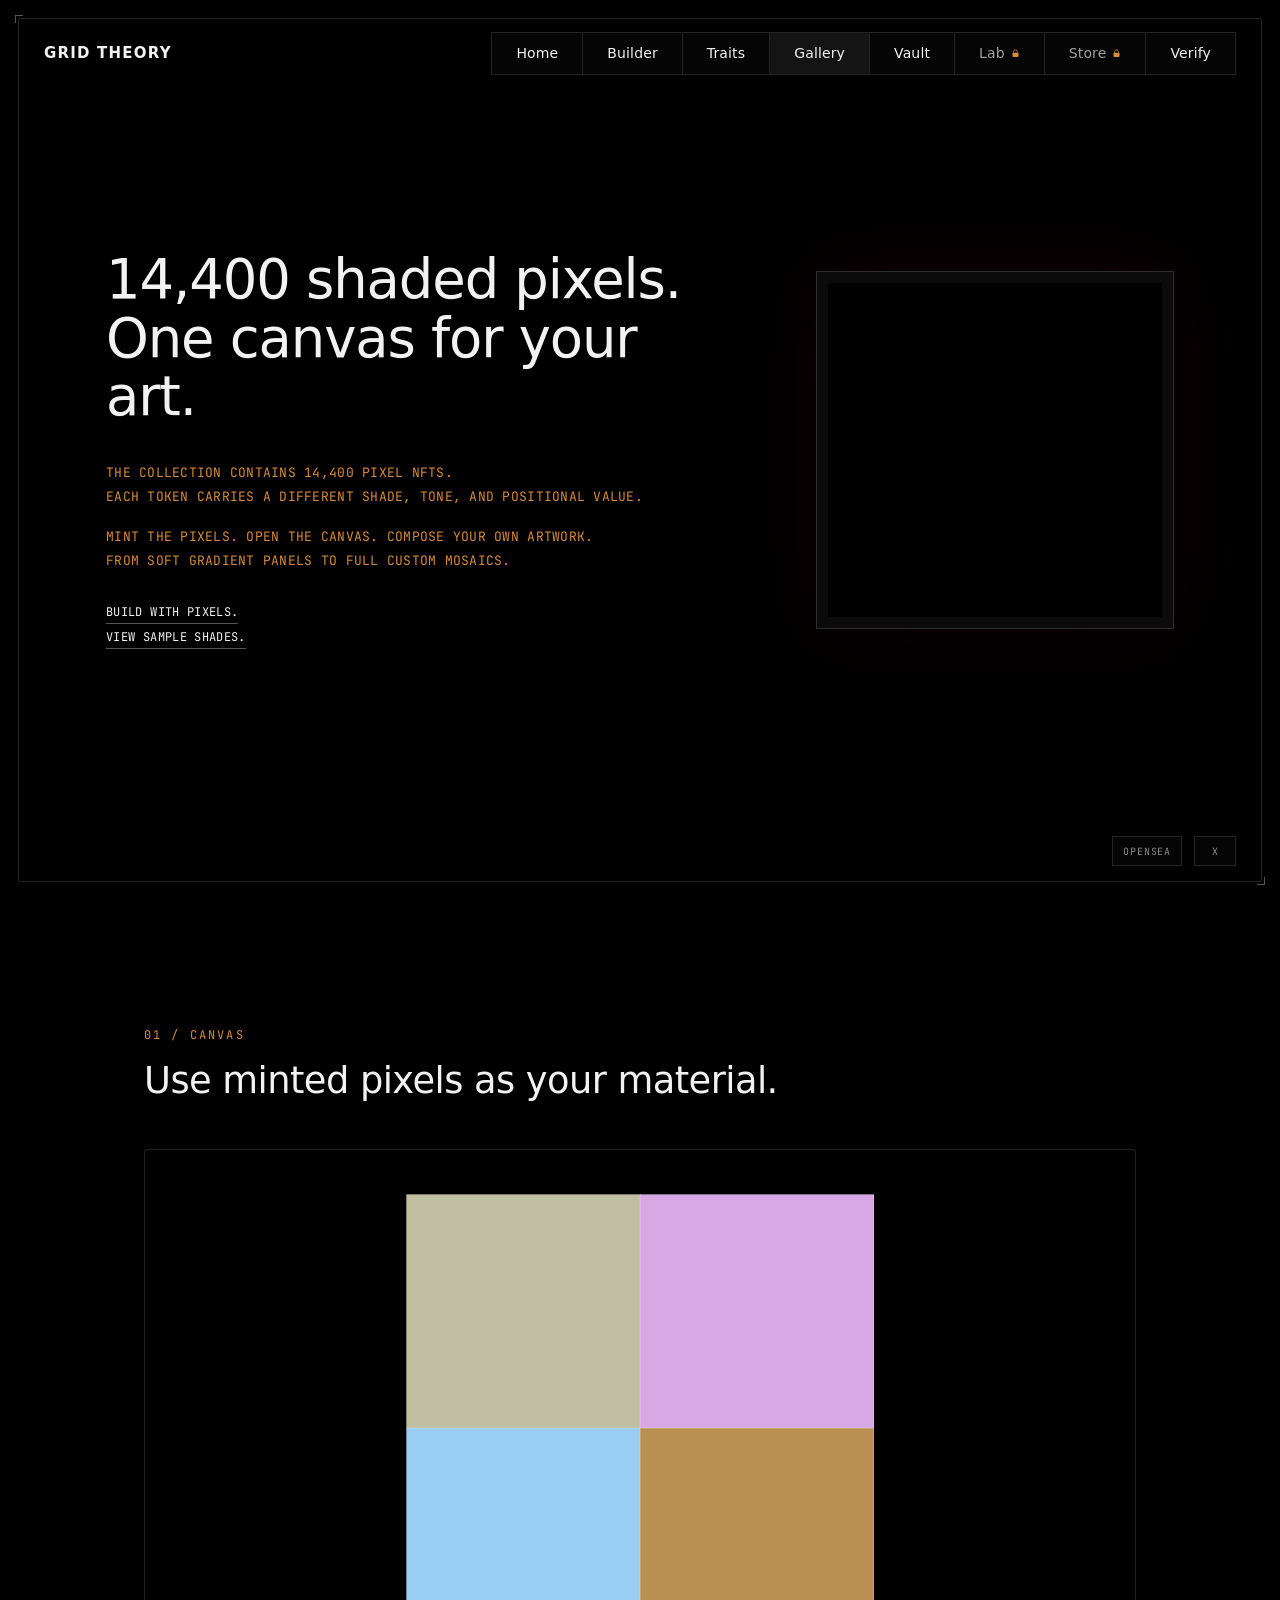
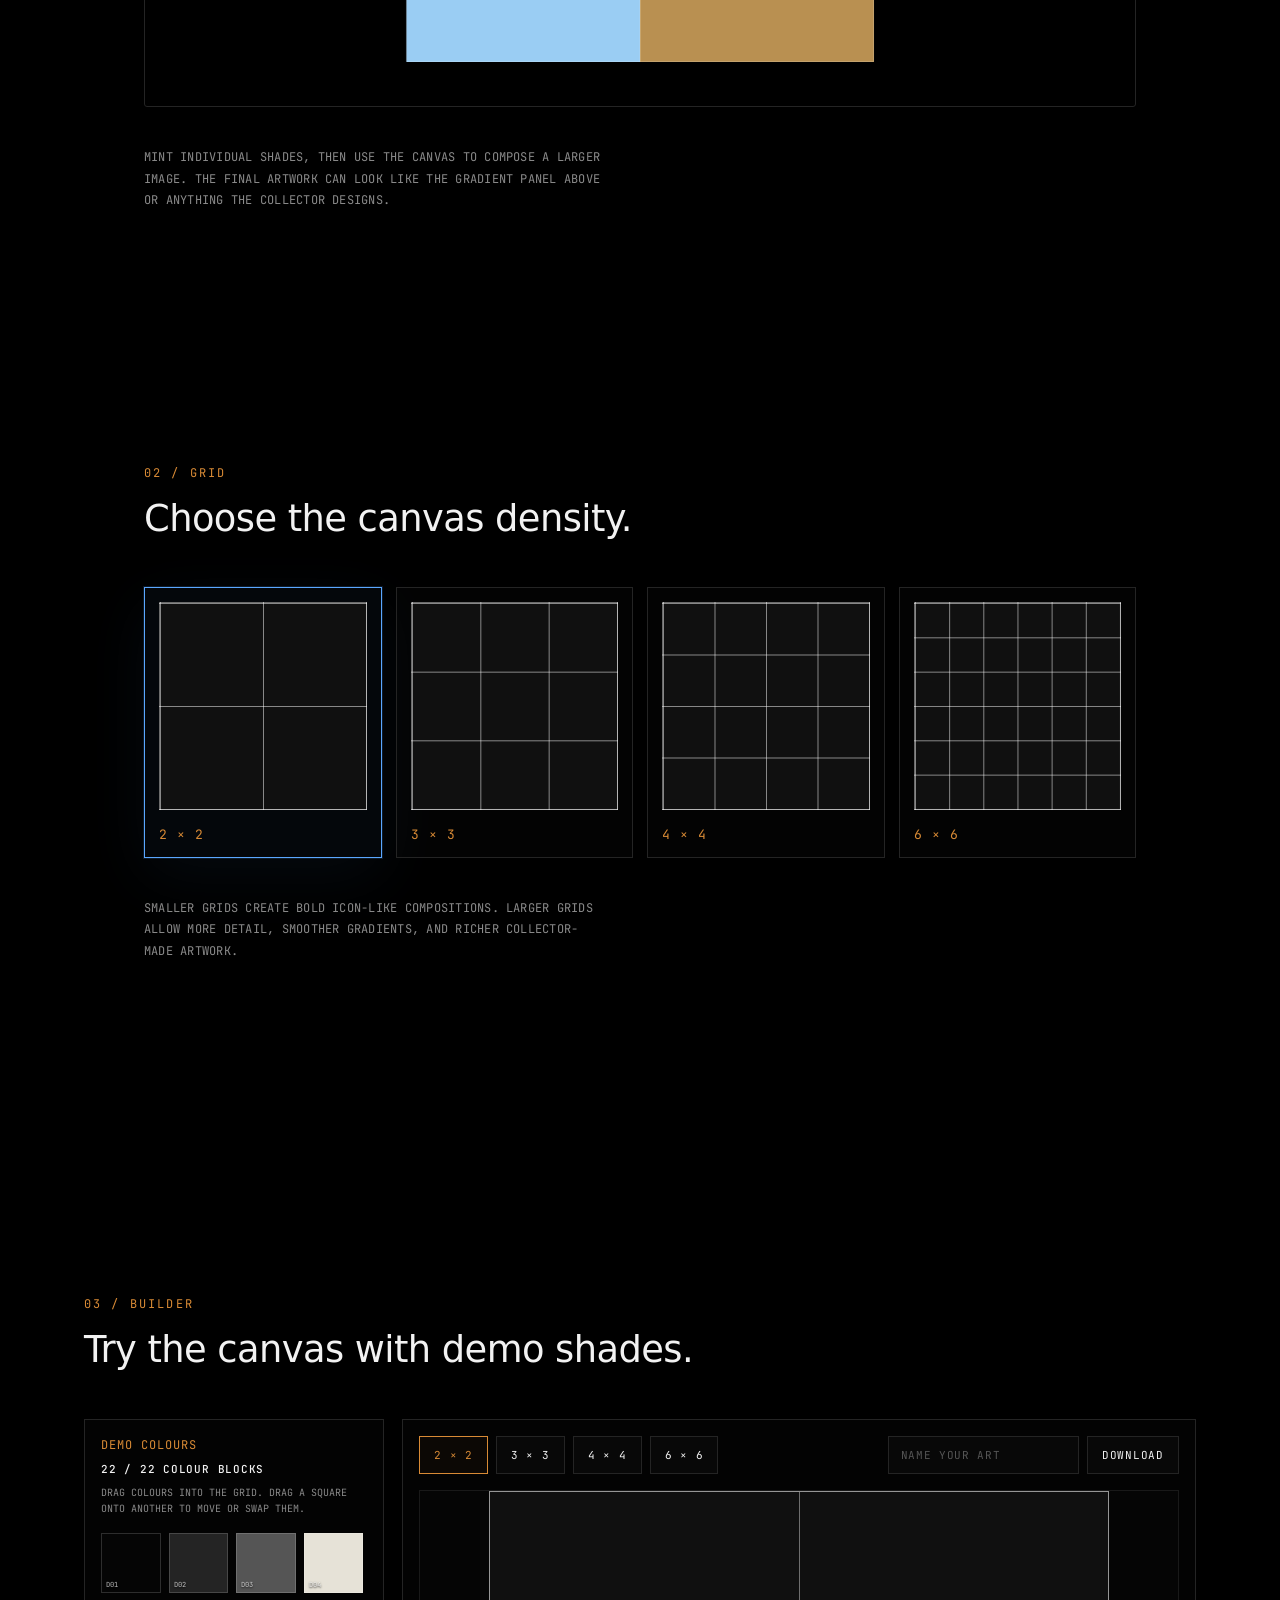
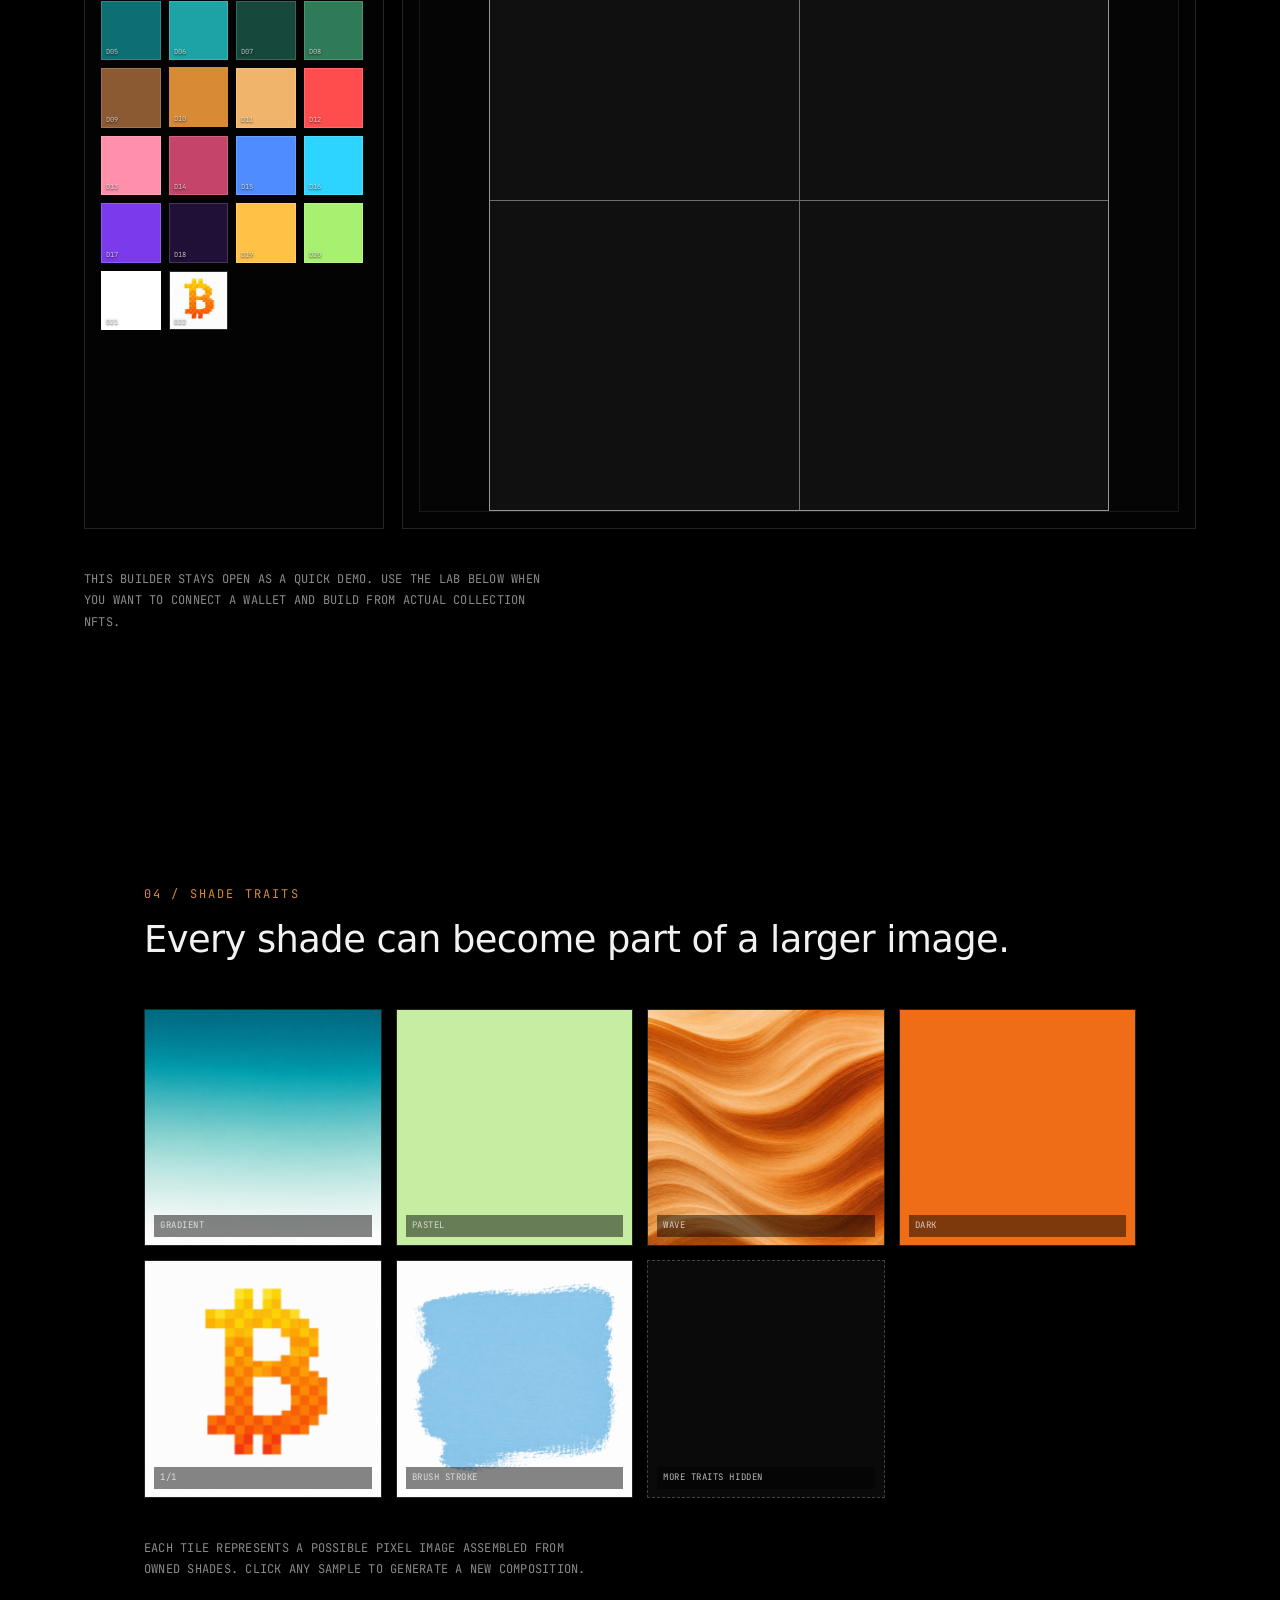
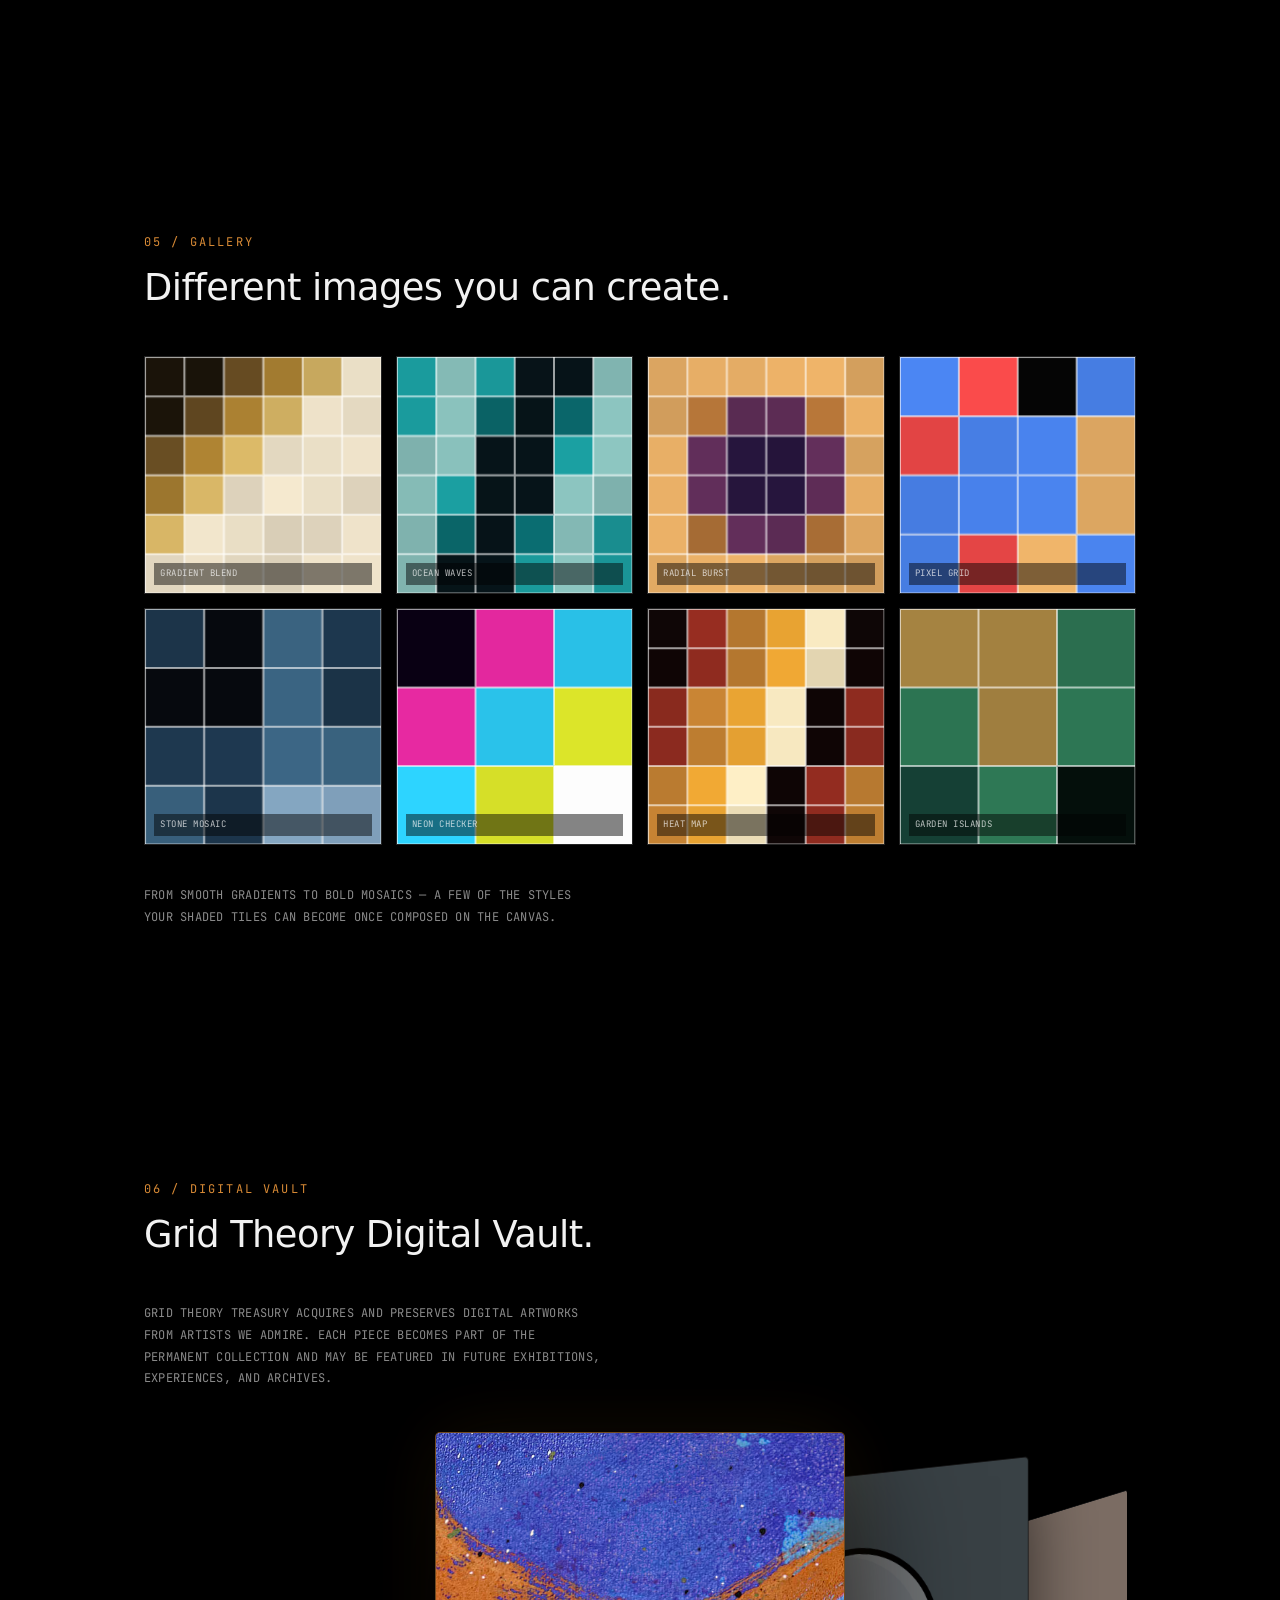
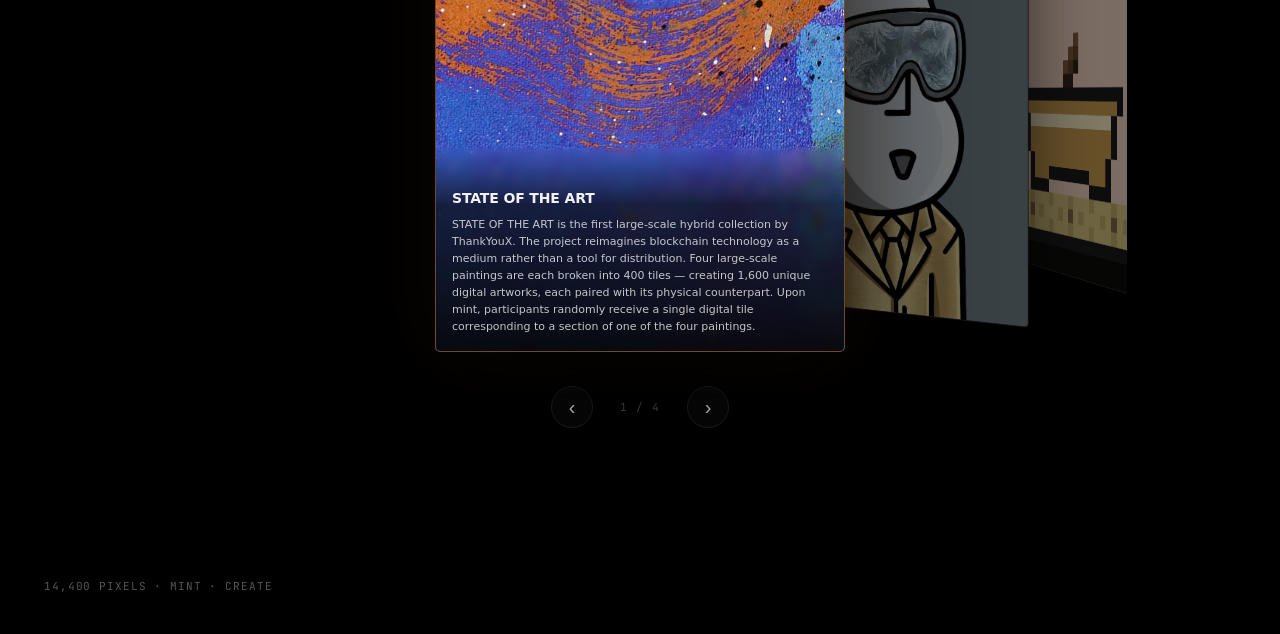
==== index.html @ 364c9587 "Add art" ====
<!DOCTYPE html>
<html lang="en">
<head>
  <meta charset="UTF-8" />
  <meta name="viewport" content="width=device-width, initial-scale=1.0" />
  <title>Grid Theory</title>
  <meta name="description" content="A collection of 14,400 shaded pixel NFTs. Mint pixels, arrange them on a shared canvas, and create your own mosaic art." />
  <meta property="og:title" content="14,400 Shades — Pixel NFT Canvas" />
  <meta property="og:description" content="Mint shaded pixel NFTs and compose them into custom canvas artwork." />
  <meta property="og:type" content="website" />

  <!-- Fontshare: General Sans (display/body) + JetBrains Mono for metadata -->
  <link rel="preconnect" href="https://api.fontshare.com" crossorigin />
  <link href="https://api.fontshare.com/v2/css?f[]=general-sans@400,500,600&display=swap" rel="stylesheet" />
  <link rel="preconnect" href="https://fonts.googleapis.com" />
  <link rel="preconnect" href="https://fonts.gstatic.com" crossorigin />
  <link href="https://fonts.googleapis.com/css2?family=JetBrains+Mono:wght@400;500&display=swap" rel="stylesheet" />

  <link rel="icon" type="image/png" href="assets/logo-favicon.png?v=66" />
  <link rel="shortcut icon" type="image/png" href="assets/logo-favicon.png?v=66" />
  <link rel="apple-touch-icon" href="assets/logo-favicon.png?v=66" />
  <link rel="stylesheet" href="styles.css?v=66" />
</head>
<body>
  <!-- Thin framed border -->
  <div class="frame" aria-hidden="true"></div>

  <header class="topbar">
    <a class="site-name" href="#home" data-nav aria-label="Grid Theory">Grid Theory</a>

    <nav class="nav" aria-label="Primary">
      <a href="#home" class="nav-link is-active" data-nav>Home</a>
      <a href="#builder" class="nav-link" data-nav>Builder</a>
      <a href="#gallery" class="nav-link" data-nav>Traits</a>
      <a href="#creations" class="nav-link" data-nav>Gallery</a>
      <a href="#vault" class="nav-link" data-nav>Vault</a>
      <a href="#lab" class="nav-link nav-link-locked" data-nav data-locked-nav>Lab</a>
      <a href="#store" class="nav-link nav-link-locked" data-nav data-locked-nav>Store</a>
      <a href="#" class="nav-link" data-verify-nav>Verify</a>
    </nav>

    <button class="menu-toggle" aria-label="Toggle navigation" aria-expanded="false">
      <span></span><span></span>
    </button>
  </header>

  <main>
    <!-- HERO -->
    <section id="home" class="hero">
      <div class="hero-inner">
        <h1 class="hero-title">
          14,400 shaded pixels.
          <br/>One canvas for your art.
        </h1>

        <div class="hero-meta">
          <p>THE COLLECTION CONTAINS 14,400 PIXEL NFTS.</p>
          <p>EACH TOKEN CARRIES A DIFFERENT SHADE, TONE, AND POSITIONAL VALUE.</p>
          <p class="meta-gap">MINT THE PIXELS. OPEN THE CANVAS. COMPOSE YOUR OWN ARTWORK.</p>
          <p>FROM SOFT GRADIENT PANELS TO FULL CUSTOM MOSAICS.</p>
        </div>

        <div class="hero-links">
          <a href="#builder" class="text-link" data-nav>Build with pixels.</a>
          <a href="#gallery" class="text-link" data-nav>View sample shades.</a>
        </div>
      </div>

      <div class="pixel-art-preview" aria-label="Grid Theory animation">
        <img class="pixel-board-image" src="image.GIF" alt="Grid Theory pixel animation" />
      </div>

    </section>

    <!-- CANVAS -->
    <section id="canvas" class="panel">
      <div class="panel-head">
        <span class="section-index">01 / CANVAS</span>
        <h2 class="panel-title">Use minted pixels as your material.</h2>
      </div>

      <div class="canvas-stage">
        <canvas id="field" aria-label="Static shaded pixel canvas preview"></canvas>
      </div>

      <p class="panel-note">
        Mint individual shades, then use the canvas to compose a larger image.
        The final artwork can look like the gradient panel above or anything
        the collector designs.
      </p>
    </section>

    <!-- GRID -->
    <section id="grid" class="panel">
      <div class="panel-head">
        <span class="section-index">02 / GRID</span>
        <h2 class="panel-title">Choose the canvas density.</h2>
      </div>

      <div class="grid-size-list" aria-label="Canvas grid size examples">
        <button class="grid-size-card is-active" type="button" data-grid-size="2" aria-pressed="true">
          <div class="grid-sample" aria-hidden="true"></div>
          <span>2 × 2</span>
        </button>
        <button class="grid-size-card" type="button" data-grid-size="3" aria-pressed="false">
          <div class="grid-sample" aria-hidden="true"></div>
          <span>3 × 3</span>
        </button>
        <button class="grid-size-card" type="button" data-grid-size="4" aria-pressed="false">
          <div class="grid-sample" aria-hidden="true"></div>
          <span>4 × 4</span>
        </button>
        <button class="grid-size-card" type="button" data-grid-size="6" aria-pressed="false">
          <div class="grid-sample" aria-hidden="true"></div>
          <span>6 × 6</span>
        </button>
      </div>

      <p class="panel-note">
        Smaller grids create bold icon-like compositions. Larger grids allow more detail,
        smoother gradients, and richer collector-made artwork.
      </p>
    </section>

    <!-- BUILDER -->
    <section id="builder" class="panel builder-panel">
      <div class="panel-head builder-head">
        <div>
          <span class="section-index">03 / BUILDER</span>
          <h2 class="panel-title">Try the canvas with demo shades.</h2>
        </div>
      </div>

      <div class="builder-shell">
        <aside class="nft-drawer" aria-label="NFT collection palette">
          <div class="drawer-head">
            <span>Demo Colours</span>
            <strong class="nft-count" id="demo-count">12 colour options</strong>
            <small id="demo-status">Drag colours into the grid. Drag a square onto another to move or swap them.</small>
          </div>
          <div class="nft-palette" id="demo-palette"></div>
        </aside>

        <div class="builder-workspace">
          <div class="builder-toolbar" aria-label="Builder controls">
            <div class="builder-grid-controls" aria-label="Choose builder grid size">
              <button type="button" data-demo-size="2" class="is-active">2 × 2</button>
              <button type="button" data-demo-size="3">3 × 3</button>
              <button type="button" data-demo-size="4">4 × 4</button>
              <button type="button" data-demo-size="6">6 × 6</button>
            </div>
            <div class="download-group">
              <input class="art-name-input" type="text" id="demo-art-name" placeholder="Name your art" maxlength="22" autocomplete="off" aria-label="Name your art" />
              <button class="download-button" type="button" id="download-demo-art">Download</button>
            </div>
          </div>

          <div class="builder-board-wrap">
            <div class="builder-board" id="demo-board" aria-label="Use demo colours here to build pixel art"></div>
          </div>
        </div>
      </div>

      <p class="panel-note">
        This builder stays open as a quick demo. Use the Lab below when you want
        to connect a wallet and build from actual collection NFTs.
      </p>
    </section>

    <!-- GALLERY -->
    <section id="gallery" class="panel">
      <div class="panel-head">
        <span class="section-index">04 / SHADE TRAITS</span>
        <h2 class="panel-title">Every shade can become part of a larger image.</h2>
      </div>

      <div class="gallery-grid" id="gallery-grid"><!-- tiles injected by script --></div>

      <p class="panel-note">
        Each tile represents a possible pixel image assembled from owned shades.
        Click any sample to generate a new composition.
      </p>
    </section>

    <!-- GALLERY: example creations -->
    <section id="creations" class="panel">
      <div class="panel-head">
        <span class="section-index">05 / GALLERY</span>
        <h2 class="panel-title">Different images you can create.</h2>
      </div>

      <div class="gallery-grid" id="creations-grid"><!-- examples injected by script --></div>

      <p class="panel-note">
        From smooth gradients to bold mosaics — a few of the styles your shaded
        tiles can become once composed on the canvas.
      </p>
    </section>

    <!-- DIGITAL VAULT — artworks held by the Grid Theory treasury wallet -->
    <section id="vault" class="panel">
      <div class="panel-head">
        <span class="section-index">06 / DIGITAL VAULT</span>
        <h2 class="panel-title">Grid Theory Digital Vault.</h2>
      </div>

      <p class="panel-note">
        Grid Theory Treasury acquires and preserves digital artworks from artists we admire.
        Each piece becomes part of the permanent collection and may be featured in future
        exhibitions, experiences, and archives.
      </p>

      <div class="vault-slider" id="vault-slider">
        <div class="vault-loading">Opening the vault…</div>
      </div>
    </section>
  </main>

  <footer class="footer">
    <span class="foot-tag">14,400 PIXELS · MINT · CREATE</span>
  </footer>

  <!-- corner social controls -->
  <div class="social" aria-label="Social links">
    <a href="https://opensea.io/gridtheory" aria-label="OpenSea" title="OpenSea" target="_blank" rel="noreferrer">
      <span>OpenSea</span>
    </a>
    <a href="https://x.com/gridtheoryhq" aria-label="X" title="X" target="_blank" rel="noreferrer">
      <span>X</span>
    </a>
  </div>

  <script src="script.js?v=66"></script>
<script data-pplx-inline-edit>
(function () {
  if (window === window.top) return;

  const allowedParentOrigins = ["https://www.perplexity.ai","https://perplexity.ai","https://testing.perplexity.ai","https://staging.perplexity.ai","https://*.preview.i.perplexity.ai","http://localhost:3000","http://127.0.0.1:3000","http://localhost:5173","http://127.0.0.1:5173"];
  const MAX_FONT_BYTES = 500 * 1024;
  const MAX_TOTAL_FONT_BYTES = 2 * 1024 * 1024;
  let scrollForwarding = false;
  let scrollRaf = 0;
  let trustedTopOrigin = null;

  // Allow entries like "https://*.preview.i.perplexity.ai" — the wildcard
  // matches a single DNS label (no dots), so "https://*.foo" cannot stretch
  // across multiple labels.
  function matchesAllowedOrigin(origin) {
    if (!origin) return false;
    for (const entry of allowedParentOrigins) {
      if (!entry.includes("*")) {
        if (entry === origin) return true;
        continue;
      }
      const pattern = new RegExp(
        "^" +
          entry.replace(/[.+?^${}()|[\]\\]/g, "\\$&").replace(/\*/g, "[^.]+") +
          "$",
      );
      if (pattern.test(origin)) return true;
    }
    return false;
  }

  // Trust decision: when the sender is same-origin-visible (event.origin is a
  // real origin like https://www.perplexity.ai) we trust event.origin directly.
  // When event.origin is "null" (opaque broker srcdoc), we fall back to the
  // broker's stamped `parentOrigin` to identify the top window. The fallback
  // is claim-only — we rely on the browser's native `targetOrigin` enforcement
  // on the response path (see postToTrustedTop) to ensure replies can't be
  // delivered to anyone but the actual top window of that claimed origin.
  function getTrustedParentOrigin(event) {
    const forwardedParentOrigin =
      typeof event.data.parentOrigin === "string" ? event.data.parentOrigin : null;
    const parentOrigin = event.origin === "null" ? forwardedParentOrigin : event.origin;
    return matchesAllowedOrigin(parentOrigin) ? parentOrigin : null;
  }

  // All responses go to window.top with targetOrigin = the allowlisted origin.
  // An attacker that iframes us inside their own null-origin broker can claim
  // any parentOrigin they like, but the browser will drop the reply whenever
  // the real top's origin doesn't match — so the screenshot never leaves.
  function postToTrustedTop(message) {
    if (!trustedTopOrigin) return;
    try {
      window.top.postMessage(message, trustedTopOrigin);
    } catch (_error) {}
  }

  function inlineAll(original, clone) {
    if (original.nodeType !== 1 || clone.nodeType !== 1) return;

    try {
      const computedStyle = getComputedStyle(original);
      // cssText on a computed style is the serialized declaration in modern
      // Chromium/Safari — a single read beats enumerating ~400 longhand
      // properties. Firefox returns "" here, so we fall back on empty.
      const serialized = computedStyle.cssText;
      if (serialized) {
        clone.style.cssText = serialized;
      } else {
        const parts = new Array(computedStyle.length);
        for (let index = 0; index < computedStyle.length; index += 1) {
          const property = computedStyle[index];
          parts[index] = `${property}:${computedStyle.getPropertyValue(property)};`;
        }
        clone.style.cssText = parts.join("");
      }
    } catch (_error) {}

    const originalChildren = original.children;
    const clonedChildren = clone.children;
    for (
      let index = 0;
      index < originalChildren.length && index < clonedChildren.length;
      index += 1
    ) {
      inlineAll(originalChildren[index], clonedChildren[index]);
    }
  }

  function extractFontUrl(srcValue) {
    const matches = [
      ...srcValue.matchAll(
        /url\(["']?([^"')]+)["']?\)(?:\s*format\(["']?([^"')]+)["']?\))?/gi,
      ),
    ];
    if (matches.length === 0) return null;
    const woff2 = matches.find((m) => m[2] && m[2].toLowerCase().includes("woff2"));
    if (woff2) return woff2[1];
    const woff = matches.find((m) => m[2] && m[2].toLowerCase().includes("woff"));
    if (woff) return woff[1];
    return matches[0][1];
  }

  // Cache resolved font URL -> data URI across captures. Fonts on a page
  // essentially never change, and a batch run emits multiple captures back to
  // back — without this we'd refetch + re-base64 every time.
  const fontDataUriCache = new Map();
  const SRC_DECLARATION_RE = /src\s*:\s*[^;}]+/i;

  async function fetchAsDataUri(url) {
    if (fontDataUriCache.has(url)) return fontDataUriCache.get(url);
    let dataUri = null;
    try {
      const response = await fetch(url, { mode: "cors", credentials: "omit" });
      if (response.ok) {
        const blob = await response.blob();
        if (blob.size <= MAX_FONT_BYTES) {
          dataUri = await new Promise((resolve) => {
            const reader = new FileReader();
            reader.onloadend = () =>
              resolve(typeof reader.result === "string" ? reader.result : null);
            reader.onerror = () => resolve(null);
            reader.readAsDataURL(blob);
          });
        }
      }
    } catch (_error) {
      dataUri = null;
    }
    fontDataUriCache.set(url, dataUri);
    return dataUri;
  }

  function collectFontFaceRuleTexts() {
    const rules = [];
    for (const sheet of document.styleSheets) {
      let cssRules;
      try {
        cssRules = sheet.cssRules;
      } catch (_error) {
        continue;
      }
      if (!cssRules) continue;
      for (const rule of cssRules) {
        const cssText = rule.cssText || "";
        if (cssText.startsWith("@font-face")) rules.push(cssText);
      }
    }
    return rules;
  }

  async function buildInlinedFontCss() {
    const ruleTexts = collectFontFaceRuleTexts();
    if (ruleTexts.length === 0) return null;

    const resolved = ruleTexts.map((cssText) => {
      if (!SRC_DECLARATION_RE.test(cssText)) return null;
      const srcMatch = cssText.match(/src\s*:\s*([^;}]+)[;}]/i);
      if (!srcMatch) return null;
      const url = extractFontUrl(srcMatch[1]);
      if (!url) return null;
      try {
        return { cssText, url: new URL(url, document.baseURI).href };
      } catch (_error) {
        return null;
      }
    });

    const dataUris = await Promise.all(
      resolved.map((entry) => (entry ? fetchAsDataUri(entry.url) : Promise.resolve(null))),
    );

    const inlined = [];
    let totalBytes = 0;
    for (let index = 0; index < resolved.length; index += 1) {
      const entry = resolved[index];
      const dataUri = dataUris[index];
      if (!entry || !dataUri) continue;
      const approxBytes = dataUri.length * 0.75;
      if (totalBytes + approxBytes > MAX_TOTAL_FONT_BYTES) break;
      totalBytes += approxBytes;
      inlined.push(entry.cssText.replace(SRC_DECLARATION_RE, `src: url("${dataUri}")`));
    }
    return inlined.length > 0 ? inlined.join("\n") : null;
  }

  function stripExternal(clone) {
    const images = clone.querySelectorAll("img");
    for (let index = 0; index < images.length; index += 1) {
      const src = images[index].getAttribute("src");
      if (src && !src.startsWith("data:")) images[index].removeAttribute("src");
    }

    const elements = clone.querySelectorAll("*");
    for (let index = 0; index < elements.length; index += 1) {
      const style = elements[index].style.cssText;
      if (style && style.includes("url(")) {
        elements[index].style.cssText = style.replace(
          /url\(["']?(?!data:)[^)"']*["']?\)/gi,
          "none",
        );
      }
    }
  }

  function emitScroll() {
    scrollRaf = 0;
    if (!scrollForwarding) return;
    postToTrustedTop({
      type: "INLINE_EDIT_SCROLL",
      scrollX: window.scrollX,
      scrollY: window.scrollY,
    });
  }

  window.addEventListener(
    "scroll",
    function () {
      if (!scrollForwarding || scrollRaf) return;
      scrollRaf = requestAnimationFrame(emitScroll);
    },
    { passive: true, capture: true },
  );

  async function handleCaptureRequest(event) {
    const requestId = event.data.requestId;
    const scrollX = window.scrollX;
    const scrollY = window.scrollY;
    const width = window.innerWidth;
    const height = window.innerHeight;

    function postResult(dataUrl) {
      postToTrustedTop({
        type: "INLINE_EDIT_SCREENSHOT_RESULT",
        requestId,
        dataUrl,
        scrollX,
        scrollY,
      });
    }

    try {
      // Wait for any pending web fonts to resolve so both inline metrics and
      // the @font-face inlining below see the same loaded faces.
      if (document.fonts && document.fonts.ready) {
        try {
          await document.fonts.ready;
        } catch (_error) {}
      }

      const clone = document.documentElement.cloneNode(true);
      inlineAll(document.documentElement, clone);

      const removedNodes = clone.querySelectorAll("script,link[rel=\"stylesheet\"],style");
      for (let index = 0; index < removedNodes.length; index += 1) {
        removedNodes[index].remove();
      }

      stripExternal(clone);

      // Re-embed web fonts as data-URI @font-face rules so the SVG rasterizer
      // can resolve them — external font URLs aren't fetched during
      // foreignObject rendering, which would otherwise force a fallback face
      // and change text metrics.
      const inlinedFontCss = await buildInlinedFontCss();
      if (inlinedFontCss) {
        const styleEl = document.createElement("style");
        styleEl.textContent = inlinedFontCss;
        const head = clone.querySelector("head");
        if (head) head.appendChild(styleEl);
        else clone.insertBefore(styleEl, clone.firstChild);
      }

      const html = new XMLSerializer().serializeToString(clone);
      const svg =
        `<svg xmlns="http://www.w3.org/2000/svg" width="${width}" height="${height}">` +
        '<foreignObject width="100%" height="100%">' +
        `<div xmlns="http://www.w3.org/1999/xhtml" style="width:${width}px;height:${height}px;overflow:hidden">` +
        `<div style="position:relative;left:-${scrollX}px;top:-${scrollY}px">` +
        html +
        "</div></div></foreignObject></svg>";
      const svgUrl = `data:image/svg+xml;charset=utf-8,${encodeURIComponent(svg)}`;
      const image = new Image();
      image.onload = function () {
        const canvas = document.createElement("canvas");
        canvas.width = width;
        canvas.height = height;
        canvas.getContext("2d").drawImage(image, 0, 0);
        postResult(canvas.toDataURL("image/png"));
      };
      image.onerror = function () {
        postResult(null);
      };
      image.src = svgUrl;
    } catch (_error) {
      postResult(null);
    }
  }

  window.addEventListener("message", function (event) {
    if (!event.data) return;
    // Only accept messages from the direct parent frame. Blocks sibling /
    // unrelated-window postMessage senders that could otherwise reach us.
    if (event.source !== window.parent) return;

    const trustedParentOrigin = getTrustedParentOrigin(event);
    if (!trustedParentOrigin) return;
    trustedTopOrigin = trustedParentOrigin;

    if (event.data.type === "INLINE_EDIT_SCROLL_START") {
      scrollForwarding = true;
      emitScroll();
      return;
    }

    if (event.data.type === "INLINE_EDIT_SCROLL_STOP") {
      scrollForwarding = false;
      if (scrollRaf) cancelAnimationFrame(scrollRaf);
      scrollRaf = 0;
      return;
    }

    if (event.data.type !== "INLINE_EDIT_CAPTURE_REQUEST") return;

    handleCaptureRequest(event);
  });
})();


</script></body>
</html>
---- styles.css ----
:root {
  --bg: #000000;
  --bg-soft: #111111;
  --text: #f2f2f2;
  --muted: #8a8a8a;
  --faint: #555555;
  --line: #242424;
  --accent-color: #d88a35;
  --accent: var(--accent-color);
  --blue: var(--accent-color);
  --cyan: #00a7b5;
  --gold: #ffc247;
  --violet: #2a1545;
  --font-display: 'General Sans', system-ui, sans-serif;
  --font-mono: 'JetBrains Mono', ui-monospace, monospace;
  --frame-inset: 18px;
  --pad-x: clamp(20px, 5vw, 64px);
}

* { box-sizing: border-box; margin: 0; padding: 0; }

html { scroll-behavior: smooth; }

body {
  background: var(--bg);
  color: var(--text);
  font-family: var(--font-display);
  -webkit-font-smoothing: antialiased;
  line-height: 1.5;
  overflow-x: hidden;
  position: relative;
  min-height: 100vh;
}

/* radial atmosphere */
body::before {
  content: "";
  position: fixed;
  inset: 0;
  background: #000000;
  pointer-events: none;
  z-index: 0;
}

/* ---- thin framed border ---- */
.frame {
  position: fixed;
  inset: var(--frame-inset);
  border: 1px solid var(--line);
  border-radius: 2px;
  pointer-events: none;
  z-index: 50;
}
.frame::before, .frame::after {
  content: "";
  position: absolute;
  width: 7px; height: 7px;
  border: 1px solid var(--faint);
}
.frame::before { top: -4px; left: -4px; border-right: none; border-bottom: none; }
.frame::after { bottom: -4px; right: -4px; border-left: none; border-top: none; }

/* ---- topbar ---- */
.topbar {
  position: fixed;
  top: calc(var(--frame-inset) + 14px);
  left: 0; right: 0;
  display: flex;
  align-items: center;
  justify-content: space-between;
  padding: 0 calc(var(--frame-inset) + 26px);
  z-index: 60;
}

.site-name {
  font-family: var(--font-display);
  font-size: 15px;
  font-weight: 700;
  letter-spacing: 0.08em;
  color: var(--text);
  text-decoration: none;
  text-transform: uppercase;
  white-space: nowrap;
  transition: color .25s;
}

.site-name:hover {
  color: transparent;
  background: linear-gradient(90deg, #ff4d4d, #d88a35, #f0b56a, #1ca3a5, #4f8dff, #ff4d4d);
  background-size: 320% 100%;
  -webkit-background-clip: text;
  background-clip: text;
  animation: wordmark-colour-flow 1.8s ease-in-out infinite;
}

@keyframes wordmark-colour-flow {
  0% { background-position: 0% 50%; }
  50% { background-position: 100% 50%; }
  100% { background-position: 0% 50%; }
}

/* segmented nav */
.nav {
  display: flex;
  border: 1px solid var(--line);
  border-radius: 0;
  overflow: hidden;
  background: rgba(255,255,255,0.018);
  backdrop-filter: blur(6px);
}
.nav-link {
  font-family: var(--font-display);
  font-size: 14px;
  font-weight: 500;
  letter-spacing: 0.01em;
  color: var(--text);
  text-decoration: none;
  padding: 10px 24px;
  border-right: 1px solid var(--line);
  transition: color .25s, background .25s;
}
.nav-link:last-child { border-right: none; }
.nav-link:hover { color: var(--text); background: rgba(255,255,255,0.04); }
.nav-link.is-active { color: var(--text); background: rgba(255,255,255,0.06); }
.nav-link-locked {
  position: relative;
  color: rgba(255,255,255,0.62);
}
.nav-link-locked::after {
  content: "";
  display: inline-block;
  width: 9px;
  height: 11px;
  margin-left: 6px;
  vertical-align: -1px;
  background-color: var(--accent-color);
  -webkit-mask: url("data:image/svg+xml,%3Csvg xmlns='http://www.w3.org/2000/svg' viewBox='0 0 24 24'%3E%3Cpath d='M7 10V7a5 5 0 0 1 10 0v3' fill='none' stroke='%23000' stroke-width='2'/%3E%3Crect x='4' y='10' width='16' height='11' rx='2' fill='%23000'/%3E%3C/svg%3E") no-repeat center / contain;
  mask: url("data:image/svg+xml,%3Csvg xmlns='http://www.w3.org/2000/svg' viewBox='0 0 24 24'%3E%3Cpath d='M7 10V7a5 5 0 0 1 10 0v3' fill='none' stroke='%23000' stroke-width='2'/%3E%3Crect x='4' y='10' width='16' height='11' rx='2' fill='%23000'/%3E%3C/svg%3E") no-repeat center / contain;
}
.menu-toggle {
  display: none;
  flex-direction: column;
  gap: 5px;
  background: none;
  border: none;
  cursor: pointer;
  padding: 8px;
}
.menu-toggle span {
  width: 22px; height: 1.5px;
  background: var(--text);
  transition: transform .3s, opacity .3s;
}

/* ---- hero ---- */
.hero {
  position: relative;
  z-index: 1;
  min-height: 100vh;
  display: flex;
  align-items: center;
  justify-content: center;
  gap: clamp(42px, 7vw, 110px);
  padding: 0 var(--pad-x);
}
.hero-inner {
  max-width: 620px;
  width: 100%;
}
.hero-title {
  font-size: clamp(2rem, 5.2vw, 3.4rem);
  font-weight: 500;
  line-height: 1.08;
  letter-spacing: -0.02em;
  margin-bottom: 34px;
}

.pixel-art-preview {
  width: clamp(220px, 28vw, 390px);
  aspect-ratio: 1;
  border: 1px solid rgba(255,255,255,0.14);
  background: #0b0b0b;
  box-shadow: 0 34px 120px rgba(0,0,0,0.62), 0 0 80px rgba(255,45,111,0.09);
  padding: clamp(7px, 1vw, 11px);
}

.pixel-board-image {
  width: 100%;
  height: 100%;
  display: block;
  object-fit: cover;
  image-rendering: pixelated;
  image-rendering: crisp-edges;
}

/* ---- digital vault: 3D coverflow gallery ---- */
.vault-loading, .vault-empty {
  font-family: var(--font-mono);
  font-size: 12px;
  letter-spacing: 0.04em;
  color: var(--muted);
  padding: 24px 0;
}
.vault-coverflow {
  position: relative;
  height: clamp(330px, 46vw, 560px);
  margin: 22px 0 6px;
  perspective: 1600px;
}
.vault-track {
  position: absolute;
  inset: 0;
  transform-style: preserve-3d;
}
.vault-frame {
  position: absolute;
  top: 50%;
  left: 50%;
  width: clamp(230px, 33vw, 410px);
  height: clamp(290px, 42vw, 520px);
  border: 1px solid rgba(255, 255, 255, 0.14);
  border-radius: 5px;
  background: #0b0b0b;
  overflow: hidden;
  box-shadow: 0 28px 80px rgba(0, 0, 0, 0.6);
  cursor: pointer;
  filter: brightness(0.5) saturate(0.85);
  transition: transform .6s cubic-bezier(.22, .7, .2, 1), opacity .6s, filter .6s, box-shadow .6s, border-color .6s;
  will-change: transform, opacity;
}
.vault-frame.is-active {
  filter: none;
  cursor: default;
  border-color: rgba(216, 138, 53, 0.5);
  box-shadow: 0 44px 130px rgba(0, 0, 0, 0.78), 0 0 80px rgba(216, 138, 53, 0.1);
}
.vault-frame-img {
  width: 100%;
  height: 100%;
  object-fit: cover;
  display: block;
}
.vault-frame-info {
  position: absolute;
  left: 0;
  right: 0;
  bottom: 0;
  max-height: 70%;
  overflow-y: auto;
  padding: 40px 16px 16px;
  background: linear-gradient(transparent, rgba(6, 6, 8, 0.7) 28%, rgba(6, 6, 8, 0.96));
  -webkit-backdrop-filter: blur(4px);
  backdrop-filter: blur(4px);
  opacity: 0;
  transform: translateY(10px);
  transition: opacity .4s .12s, transform .4s .12s;
  -ms-overflow-style: none;
  scrollbar-width: thin;
}
.vault-frame-info::-webkit-scrollbar { width: 4px; }
.vault-frame-info::-webkit-scrollbar-thumb { background: rgba(255,255,255,0.18); }
.vault-frame.is-active .vault-frame-info { opacity: 1; transform: none; }
.vault-frame-info strong {
  display: block;
  font-size: 14px;
  font-weight: 600;
  letter-spacing: -0.01em;
  margin-bottom: 7px;
}
.vault-frame-info p {
  margin: 0;
  font-size: 11px;
  line-height: 1.55;
  color: rgba(255, 255, 255, 0.76);
}
.vault-controls {
  display: flex;
  align-items: center;
  justify-content: center;
  gap: 20px;
  margin-top: 14px;
}
.vault-nav {
  width: 42px;
  height: 42px;
  display: flex;
  align-items: center;
  justify-content: center;
  border: 1px solid var(--line);
  background: rgba(255, 255, 255, 0.03);
  color: var(--text);
  font-size: 20px;
  line-height: 1;
  cursor: pointer;
  border-radius: 999px;
  transition: border-color .25s, color .25s, background .25s;
}
.vault-nav:hover { border-color: var(--accent-color); color: var(--accent); }
.vault-counter {
  min-width: 54px;
  text-align: center;
  font-family: var(--font-mono);
  font-size: 11px;
  letter-spacing: 0.08em;
  color: var(--faint);
}

.hero-grid {
  width: 100%;
  height: 100%;
  display: grid;
  grid-template-columns: 1fr 1fr;
  grid-template-rows: 1fr 1fr;
  gap: clamp(6px, 1vw, 10px);
}

.hero-tile {
  width: 100%;
  height: 100%;
  display: block;
  border: 1px solid rgba(255,255,255,0.12);
  background: #060606;
}

.hero-meta {
  font-family: var(--font-mono);
  font-size: 13px;
  line-height: 1.85;
  letter-spacing: 0.02em;
  color: var(--accent-color);
  text-transform: uppercase;
}
.hero-meta .meta-gap { margin-top: 16px; }

.hero-links {
  margin-top: 30px;
  display: flex;
  flex-direction: column;
  gap: 4px;
}
.text-link {
  font-family: var(--font-mono);
  font-size: 12px;
  letter-spacing: 0.03em;
  text-transform: uppercase;
  color: var(--text);
  text-decoration: none;
  width: fit-content;
  border-bottom: 1px solid var(--faint);
  padding-bottom: 2px;
  transition: color .25s, border-color .25s;
}
.text-link:hover { color: var(--accent); border-color: var(--accent); }

/* ---- panels ---- */
.panel {
  position: relative;
  z-index: 1;
  padding: clamp(80px, 14vh, 160px) var(--pad-x);
  max-width: 1120px;
  margin: 0 auto;
}
.panel-head { margin-bottom: 48px; }
.section-index {
  font-family: var(--font-mono);
  font-size: 12px;
  letter-spacing: 0.18em;
  color: var(--blue);
  display: block;
  margin-bottom: 16px;
}
.panel-title {
  font-size: clamp(1.5rem, 3.4vw, 2.3rem);
  font-weight: 500;
  letter-spacing: -0.015em;
  line-height: 1.12;
}
.panel-note {
  font-family: var(--font-mono);
  font-size: 12px;
  line-height: 1.8;
  color: var(--muted);
  text-transform: uppercase;
  letter-spacing: 0.02em;
  max-width: 460px;
  margin-top: 40px;
}

/* canvas stage */
.canvas-stage {
  position: relative;
  border: 1px solid var(--line);
  border-radius: 3px;
  aspect-ratio: 16 / 9;
  overflow: hidden;
  background: #000000;
}
#field { width: 100%; height: 100%; display: block; cursor: crosshair; }
.canvas-readout {
  position: absolute;
  bottom: 14px; left: 16px;
  display: flex;
  gap: 22px;
  font-family: var(--font-mono);
  font-size: 11px;
  letter-spacing: 0.06em;
  color: var(--faint);
  text-transform: uppercase;
  pointer-events: none;
}
.canvas-readout span { transition: color .2s; }

/* grid size examples */
.grid-size-list {
  display: grid;
  grid-template-columns: repeat(4, 1fr);
  gap: 14px;
}

.grid-size-card {
  border: 1px solid var(--line);
  background: rgba(255,255,255,0.01);
  color: inherit;
  padding: 14px;
  min-height: 210px;
  display: flex;
  flex-direction: column;
  justify-content: space-between;
  text-align: left;
  cursor: pointer;
  appearance: none;
  transition: border-color .25s, background .25s, transform .25s;
}

.grid-size-card:hover {
  border-color: var(--accent-color);
  background: rgba(216,138,53,0.025);
  transform: translateY(-2px);
}

.grid-size-card:focus-visible {
  outline: 2px solid #5aa7ff;
  outline-offset: 3px;
}

.grid-size-card.is-active {
  border-color: #5aa7ff;
  background: rgba(90,167,255,0.045);
  box-shadow: 0 0 0 1px rgba(90,167,255,0.14), 0 18px 60px rgba(90,167,255,0.06);
}

.grid-size-card span {
  font-family: var(--font-mono);
  font-size: 13px;
  letter-spacing: 0.08em;
  color: var(--accent-color);
  text-transform: uppercase;
  margin-top: 16px;
}

.grid-sample {
  width: 100%;
  aspect-ratio: 1;
  position: relative;
  border: 1px solid rgba(255,255,255,0.38);
  background-color: #101010;
  background-image:
    linear-gradient(rgba(255,255,255,0.5) 1px, transparent 1px),
    linear-gradient(90deg, rgba(255,255,255,0.5) 1px, transparent 1px);
  background-size:
    calc(100% / var(--grid-size, 6)) calc(100% / var(--grid-size, 6)),
    calc(100% / var(--grid-size, 6)) calc(100% / var(--grid-size, 6));
  background-position: 0 0;
  overflow: hidden;
}

/* builder */
.builder-panel {
  max-width: 1240px;
  padding-top: clamp(130px, 18vh, 220px);
  margin-top: clamp(24px, 5vh, 72px);
}

.builder-head {
  display: flex;
  justify-content: space-between;
  align-items: flex-start;
  gap: 24px;
}

.wallet-button,
.download-button,
.builder-grid-controls button {
  border: 1px solid var(--line);
  background: rgba(255,255,255,0.018);
  color: var(--text);
  font-family: var(--font-mono);
  font-size: 11px;
  letter-spacing: 0.07em;
  text-transform: uppercase;
  padding: 11px 14px;
  cursor: pointer;
  transition: border-color .25s, background .25s, color .25s, transform .25s;
}

.wallet-button:hover,
.download-button:hover,
.builder-grid-controls button:hover,
.builder-grid-controls button.is-active {
  border-color: var(--accent-color);
  color: var(--accent-color);
  background: rgba(216,138,53,0.04);
}

.builder-shell {
  display: grid;
  grid-template-columns: minmax(230px, 300px) 1fr;
  gap: 18px;
  align-items: stretch;
}

.nft-drawer,
.builder-workspace {
  border: 1px solid var(--line);
  background: rgba(255,255,255,0.012);
}

.nft-drawer {
  padding: 16px;
}

.drawer-head {
  display: flex;
  flex-direction: column;
  gap: 8px;
  margin-bottom: 16px;
}

.drawer-head span {
  font-family: var(--font-mono);
  font-size: 12px;
  letter-spacing: 0.08em;
  color: var(--accent-color);
  text-transform: uppercase;
}

.nft-count {
  font-family: var(--font-mono);
  font-size: 11px;
  line-height: 1.4;
  letter-spacing: 0.07em;
  color: var(--text);
  text-transform: uppercase;
  font-weight: 500;
}

.drawer-head small {
  font-family: var(--font-mono);
  font-size: 10px;
  line-height: 1.6;
  color: var(--muted);
  text-transform: uppercase;
}

.nft-palette {
  display: grid;
  grid-template-columns: repeat(4, 1fr);
  gap: 8px;
  max-height: 520px;
  overflow: auto;
  padding-right: 4px;
}

.nft-palette.is-return-target {
  outline: 2px dashed var(--accent-color);
  outline-offset: 4px;
  background: rgba(216,138,53,0.05);
}

.nft-empty {
  grid-column: 1 / -1;
  min-height: 220px;
  border: 1px dashed rgba(255,255,255,0.18);
  display: grid;
  place-items: center;
  text-align: center;
  padding: 18px;
  font-family: var(--font-mono);
  font-size: 10px;
  line-height: 1.7;
  letter-spacing: 0.06em;
  color: var(--muted);
  text-transform: uppercase;
}

.nft-swatch {
  aspect-ratio: 1;
  border: 1px solid rgba(255,255,255,0.16);
  cursor: grab;
  position: relative;
  transition: transform .2s, border-color .2s;
}

.nft-swatch:active { cursor: grabbing; }
.nft-swatch.is-selected,
.nft-swatch:hover {
  border-color: var(--accent-color);
  transform: translateY(-1px);
}

.nft-swatch::after {
  content: attr(data-token);
  position: absolute;
  left: 4px;
  bottom: 3px;
  font-family: var(--font-mono);
  font-size: 7px;
  color: rgba(255,255,255,0.72);
  text-shadow: 0 1px 2px rgba(0,0,0,0.8);
}

.builder-workspace {
  padding: 16px;
  min-width: 0;
}

.builder-toolbar {
  display: flex;
  justify-content: space-between;
  gap: 14px;
  margin-bottom: 16px;
}

.builder-grid-controls {
  display: flex;
  flex-wrap: wrap;
  gap: 8px;
}

.download-group {
  display: flex;
  gap: 8px;
}

.art-name-input {
  border: 1px solid var(--line);
  background: rgba(255,255,255,0.02);
  color: var(--text);
  font-family: var(--font-mono);
  font-size: 11px;
  letter-spacing: 0.06em;
  text-transform: uppercase;
  padding: 0 12px;
  min-width: 160px;
}

.art-name-input::placeholder {
  color: var(--faint);
  text-transform: uppercase;
}

.art-name-input:focus {
  outline: none;
  border-color: var(--accent-color);
}

.builder-board-wrap {
  display: grid;
  place-items: center;
  min-height: 560px;
  background: #050505;
  border: 1px solid rgba(255,255,255,0.08);
  overflow: hidden;
}

.builder-board {
  width: min(70vh, 100%, 620px);
  aspect-ratio: 1;
  display: grid;
  background: rgba(255,255,255,0.42);
  gap: 1px;
  border: 1px solid rgba(255,255,255,0.28);
}

.builder-cell {
  border: 0;
  padding: 0;
  background: #101010;
  min-width: 0;
  min-height: 0;
  cursor: copy;
  transition: outline .15s, filter .15s;
}

.builder-cell:hover,
.builder-cell.is-hovered {
  outline: 2px solid #5aa7ff;
  outline-offset: -2px;
  filter: brightness(1.18);
}

/* standalone lab page */
.lab-page {
  padding-top: clamp(120px, 16vh, 200px);
  margin-top: 0;
}

/* wallet picker modal */
.wallet-modal {
  position: fixed;
  inset: 0;
  z-index: 1000;
  display: grid;
  place-items: center;
  padding: 24px;
  background: rgba(0,0,0,0);
  backdrop-filter: blur(0);
  -webkit-backdrop-filter: blur(0);
  opacity: 0;
  pointer-events: none;
  transition: opacity .25s, background .25s, backdrop-filter .25s;
}

.wallet-modal.is-visible {
  background: rgba(0,0,0,0.5);
  backdrop-filter: blur(14px);
  -webkit-backdrop-filter: blur(14px);
  opacity: 1;
  pointer-events: auto;
}

.wallet-card {
  position: relative;
  width: min(420px, 100%);
  border: 1px solid rgba(216,138,53,0.42);
  background: rgba(8,8,8,0.96);
  box-shadow: 0 40px 140px rgba(0,0,0,0.8), 0 0 80px rgba(216,138,53,0.08);
  padding: 30px 26px 24px;
  transform: translateY(12px) scale(0.985);
  opacity: 0;
  transition: transform .25s, opacity .25s;
}

.wallet-modal.is-visible .wallet-card {
  transform: translateY(0) scale(1);
  opacity: 1;
}

.wallet-close {
  position: absolute;
  top: 14px;
  right: 14px;
  border: 1px solid var(--line);
  background: rgba(255,255,255,0.02);
  color: var(--text);
  font-family: var(--font-mono);
  font-size: 10px;
  letter-spacing: 0.08em;
  text-transform: uppercase;
  padding: 8px 11px;
  cursor: pointer;
}

.wallet-close:hover { border-color: var(--accent-color); color: var(--accent-color); }

.wallet-eyebrow {
  display: block;
  font-family: var(--font-mono);
  font-size: 11px;
  letter-spacing: 0.14em;
  text-transform: uppercase;
  color: var(--accent-color);
  margin-bottom: 12px;
}

.wallet-card h3 {
  font-size: 1.4rem;
  font-weight: 500;
  letter-spacing: -0.015em;
  margin-bottom: 20px;
}

/* verify popup */
.verify-intro {
  font-size: 12.5px;
  line-height: 1.7;
  color: var(--muted);
  margin: -8px 0 18px;
}
.verify-modal .cert-form { margin-top: 0; }
.verify-result { margin-top: 14px; }
.verify-result:empty { display: none; }

.wallet-options {
  display: flex;
  flex-direction: column;
  gap: 10px;
  margin-bottom: 16px;
}

.wallet-option {
  display: flex;
  align-items: center;
  justify-content: space-between;
  border: 1px solid var(--line);
  background: rgba(255,255,255,0.018);
  color: var(--text);
  padding: 15px 16px;
  cursor: pointer;
  transition: border-color .2s, background .2s, transform .2s;
}

.wallet-option:hover {
  border-color: var(--accent-color);
  background: rgba(216,138,53,0.05);
  transform: translateY(-1px);
}

.wallet-option[data-missing="true"] { opacity: 0.55; }

.wallet-option-name {
  font-family: var(--font-display);
  font-size: 15px;
  font-weight: 500;
}

.wallet-option-status {
  font-family: var(--font-mono);
  font-size: 9px;
  letter-spacing: 0.08em;
  text-transform: uppercase;
  color: var(--muted);
}

.wallet-card small {
  display: block;
  font-family: var(--font-mono);
  font-size: 10px;
  line-height: 1.6;
  letter-spacing: 0.04em;
  color: var(--muted);
  text-transform: uppercase;
}

/* lab wallet header */
.lab-wallet {
  display: flex;
  flex-direction: column;
  align-items: flex-end;
  gap: 8px;
  max-width: 320px;
}

.lab-wallet small {
  font-family: var(--font-mono);
  font-size: 10px;
  line-height: 1.6;
  letter-spacing: 0.04em;
  color: var(--muted);
  text-transform: uppercase;
  text-align: right;
}

/* certificate verification */
.cert-verify {
  margin-top: 40px;
  border: 1px solid var(--line);
  background: rgba(255,255,255,0.012);
  padding: clamp(22px, 3vw, 34px);
}

.cert-title {
  font-size: clamp(1.2rem, 2.6vw, 1.7rem);
  font-weight: 500;
  letter-spacing: -0.015em;
  line-height: 1.12;
  margin-top: 12px;
}

.cert-note {
  font-family: var(--font-mono);
  font-size: 11px;
  line-height: 1.8;
  letter-spacing: 0.02em;
  color: var(--muted);
  text-transform: uppercase;
  max-width: 520px;
  margin-top: 14px;
}

.cert-form {
  display: flex;
  gap: 10px;
  margin-top: 22px;
  max-width: 480px;
}

.cert-form input {
  flex: 1;
  min-width: 0;
  border: 1px solid var(--line);
  background: rgba(255,255,255,0.02);
  color: var(--text);
  font-family: var(--font-mono);
  font-size: 13px;
  letter-spacing: 0.08em;
  text-transform: uppercase;
  padding: 12px 14px;
}

.cert-form input:focus {
  outline: none;
  border-color: var(--accent-color);
}

.cert-form button {
  border: 1px solid var(--accent-color);
  background: rgba(216,138,53,0.06);
  color: var(--accent-color);
  font-family: var(--font-mono);
  font-size: 11px;
  letter-spacing: 0.08em;
  text-transform: uppercase;
  padding: 12px 22px;
  cursor: pointer;
  transition: background .25s, color .25s;
}

.cert-form button:hover {
  background: var(--accent-color);
  color: #050505;
}

.cert-result {
  margin-top: 16px;
  font-family: var(--font-mono);
  font-size: 11px;
  line-height: 1.7;
  letter-spacing: 0.04em;
  text-transform: uppercase;
  min-height: 1.2em;
}

.cert-result.is-valid { color: #4ade80; }
.cert-result.is-invalid { color: #ff6a6a; }

/* locked future sections */
.locked-panel {
  position: relative;
  overflow: hidden;
}

.locked-panel .builder-shell,
.locked-panel .store-grid,
.locked-panel > .panel-note {
  opacity: 0.34;
  filter: grayscale(0.45);
  pointer-events: none;
}

.lock-overlay {
  position: absolute;
  z-index: 5;
  left: 50%;
  top: 52%;
  transform: translate(-50%, -50%);
  width: min(460px, calc(100% - 42px));
  border: 1px solid rgba(216,138,53,0.42);
  background: rgba(5,5,5,0.88);
  color: var(--text);
  padding: 26px;
  text-align: left;
  cursor: pointer;
  box-shadow: 0 30px 100px rgba(0,0,0,0.74), 0 0 70px rgba(216,138,53,0.08);
  backdrop-filter: blur(12px);
}

.lock-overlay span,
.lock-overlay small {
  display: block;
  font-family: var(--font-mono);
  text-transform: uppercase;
  letter-spacing: 0.08em;
}

.lock-overlay .lock-kicker {
  color: var(--accent-color);
  font-size: 11px;
  margin-bottom: 12px;
}

.lock-overlay strong {
  display: block;
  font-size: clamp(1.35rem, 3vw, 2rem);
  font-weight: 500;
  line-height: 1.08;
  letter-spacing: -0.02em;
  margin-bottom: 14px;
}

.lock-overlay small {
  color: var(--muted);
  font-size: 10px;
  line-height: 1.6;
}

.lock-overlay:hover {
  border-color: var(--accent-color);
  background: rgba(8,8,8,0.94);
}

.store-panel {
  max-width: 1240px;
}

.store-grid {
  display: grid;
  grid-template-columns: repeat(3, 1fr);
  gap: 14px;
}

.store-card {
  min-height: 260px;
  border: 1px solid var(--line);
  background: rgba(255,255,255,0.012);
  padding: 22px;
  display: flex;
  flex-direction: column;
  justify-content: space-between;
}

.store-card span {
  font-family: var(--font-mono);
  font-size: 11px;
  letter-spacing: 0.12em;
  color: var(--accent-color);
}

.store-card h3 {
  font-size: clamp(1.15rem, 2.4vw, 1.65rem);
  line-height: 1.08;
  font-weight: 500;
  letter-spacing: -0.015em;
  max-width: 230px;
}

.store-card p {
  font-family: var(--font-mono);
  color: var(--muted);
  font-size: 11px;
  line-height: 1.7;
  letter-spacing: 0.03em;
  text-transform: uppercase;
}

.topbar,
main,
.footer,
.social,
.frame {
  transition: filter 300ms ease-in-out, transform 300ms ease-in-out;
}

.future-page-open,
.future-page-exiting {
  overflow: hidden;
}

.future-page-open .topbar,
.future-page-open main,
.future-page-open .footer,
.future-page-open .social,
.future-page-open .frame {
  filter: blur(12px);
  transform: scale(0.992);
  pointer-events: none;
}

.future-page-exiting .topbar,
.future-page-exiting main,
.future-page-exiting .footer,
.future-page-exiting .social,
.future-page-exiting .frame {
  pointer-events: none;
}

.future-page {
  position: fixed;
  inset: 0;
  z-index: 1000;
  display: grid;
  place-items: center;
  padding: calc(var(--frame-inset) + 22px);
  background: rgba(0,0,0,0);
  backdrop-filter: blur(0);
  -webkit-backdrop-filter: blur(0);
  opacity: 0;
  pointer-events: none;
  transition:
    opacity 300ms ease-in-out,
    background 300ms ease-in-out,
    backdrop-filter 300ms ease-in-out,
    -webkit-backdrop-filter 300ms ease-in-out;
}

.future-page.is-visible {
  background: rgba(0,0,0,0.48);
  backdrop-filter: blur(18px);
  -webkit-backdrop-filter: blur(18px);
  opacity: 1;
  pointer-events: auto;
}

.future-page.is-closing {
  pointer-events: auto;
}

.future-page-card {
  width: min(760px, 100%);
  min-height: min(540px, calc(100vh - 80px));
  border: 1px solid rgba(216,138,53,0.44);
  background:
    linear-gradient(135deg, rgba(216,138,53,0.12), transparent 34%),
    rgba(3,3,3,0.92);
  box-shadow: 0 40px 160px rgba(0,0,0,0.82), 0 0 100px rgba(216,138,53,0.1);
  padding: clamp(26px, 5vw, 52px);
  position: relative;
  display: flex;
  flex-direction: column;
  justify-content: center;
  transform: translateY(16px) scale(0.985);
  transition: transform 300ms ease-in-out, opacity 300ms ease-in-out;
  opacity: 0;
}

.future-page.is-visible .future-page-card {
  transform: translateY(0) scale(1);
  opacity: 1;
}

.future-page.is-closing .future-page-card {
  transform: translateY(16px) scale(0.985);
  opacity: 0;
}

.future-close {
  position: absolute;
  top: 18px;
  right: 18px;
  border: 1px solid var(--line);
  background: rgba(255,255,255,0.02);
  color: var(--text);
  font-family: var(--font-mono);
  font-size: 11px;
  letter-spacing: 0.08em;
  text-transform: uppercase;
  padding: 10px 13px;
  cursor: pointer;
}

.future-close:hover {
  border-color: var(--accent-color);
  color: var(--accent-color);
}

.future-eyebrow {
  font-family: var(--font-mono);
  font-size: 12px;
  letter-spacing: 0.16em;
  text-transform: uppercase;
  color: var(--accent-color);
  margin-bottom: 18px;
}

.future-page-card h2 {
  font-size: clamp(2.1rem, 6vw, 4.8rem);
  line-height: 0.96;
  letter-spacing: -0.045em;
  font-weight: 500;
  max-width: 660px;
  margin-bottom: 24px;
}

.future-page-card p {
  max-width: 560px;
  color: var(--muted);
  font-family: var(--font-mono);
  font-size: 12px;
  line-height: 1.8;
  letter-spacing: 0.03em;
  text-transform: uppercase;
}

.future-highlight {
  margin-top: 24px;
  border: 1px solid rgba(216,138,53,0.5);
  background: linear-gradient(135deg, rgba(216,138,53,0.14), rgba(216,138,53,0.04));
  color: #f0b56a;
  padding: 14px 16px;
  font-family: var(--font-mono);
  font-size: 12px;
  line-height: 1.7;
  letter-spacing: 0.03em;
  text-transform: uppercase;
}

.future-list {
  display: flex;
  flex-wrap: wrap;
  gap: 8px;
  margin: 28px 0;
}

.future-list span {
  border: 1px solid rgba(255,255,255,0.12);
  color: var(--text);
  padding: 9px 11px;
  font-family: var(--font-mono);
  font-size: 10px;
  letter-spacing: 0.07em;
  text-transform: uppercase;
}

.future-page-card strong {
  display: block;
  max-width: 560px;
  color: #f0b56a;
  font-family: var(--font-mono);
  font-size: 12px;
  line-height: 1.7;
  letter-spacing: 0.04em;
  text-transform: uppercase;
}

/* gallery */
.gallery-grid {
  display: grid;
  grid-template-columns: repeat(4, 1fr);
  gap: 14px;
}
.tile {
  position: relative;
  aspect-ratio: 1;
  border: 1px solid var(--line);
  border-radius: 0;
  overflow: hidden;
  background: #060606;
  transition: border-color .3s, transform .3s;
}
.tile canvas {
  width: 100%;
  height: 100%;
  display: block;
}
/* "more traits hidden" placeholder tile */
.tile-hidden {
  display: flex;
  align-items: center;
  justify-content: center;
  background: #0a0a0a;
  border-style: dashed;
  border-color: rgba(255,255,255,0.22);
}
.tile-id {
  position: absolute;
  top: 8px; left: 9px;
  font-family: var(--font-mono);
  font-size: 10px;
  letter-spacing: 0.08em;
  color: var(--faint);
  transition: color .3s;
}
.tile-caption {
  position: absolute;
  left: 9px;
  right: 9px;
  bottom: 8px;
  font-family: var(--font-mono);
  font-size: 9px;
  line-height: 1.3;
  letter-spacing: 0.06em;
  text-transform: uppercase;
  color: rgba(255,255,255,0.72);
  background: rgba(0,0,0,0.48);
  padding: 5px 6px;
}
.tile:hover { border-color: var(--accent); transform: translateY(-3px); }
.tile:hover .tile-id,
.tile:hover .tile-caption { color: var(--accent); }

@keyframes tile-flash {
  0%   { opacity: 1; transform: scale(1); }
  30%  { opacity: 0; transform: scale(0.94); }
  60%  { opacity: 0; transform: scale(0.94); }
  100% { opacity: 1; transform: scale(1); }
}
.tile-flash {
  animation: tile-flash 0.38s ease-in-out;
}

/* footer */
.footer {
  position: relative;
  z-index: 1;
  display: flex;
  justify-content: space-between;
  align-items: center;
  padding: 24px calc(var(--frame-inset) + 26px) calc(var(--frame-inset) + 22px);
  font-family: var(--font-mono);
  font-size: 11px;
  letter-spacing: 0.08em;
  color: var(--faint);
  text-transform: uppercase;
}

/* social corner */
.social {
  position: fixed;
  bottom: calc(var(--frame-inset) + 16px);
  right: calc(var(--frame-inset) + 26px);
  display: flex;
  gap: 12px;
  z-index: 60;
}
.social a {
  color: var(--muted);
  border: 1px solid var(--line);
  background: rgba(255,255,255,0.018);
  min-width: 42px;
  height: 30px;
  padding: 0 10px;
  display: inline-flex;
  align-items: center;
  justify-content: center;
  font-family: var(--font-mono);
  font-size: 10px;
  letter-spacing: 0.08em;
  text-transform: uppercase;
  text-decoration: none;
  transition: color .25s, transform .25s, border-color .25s, background .25s;
}
.social a:hover {
  color: var(--accent);
  border-color: var(--accent-color);
  background: rgba(216,138,53,0.04);
  transform: translateY(-2px);
}

/* ---- responsive ---- */
@media (max-width: 1080px) {
  .topbar {
    padding: 0 calc(var(--frame-inset) + 18px);
  }

  .nav-link {
    font-size: 12px;
    padding: 9px 14px;
  }

  .hero {
    gap: clamp(34px, 5vw, 68px);
  }

  .builder-shell {
    grid-template-columns: minmax(210px, 260px) 1fr;
  }

  .builder-board-wrap {
    min-height: 480px;
  }
}

@media (max-width: 720px) {
  :root {
    --frame-inset: 12px;
    --pad-x: calc(var(--frame-inset) + 18px);
  }

  .topbar {
    top: calc(var(--frame-inset) + 10px);
    padding: 0 calc(var(--frame-inset) + 16px);
  }

  .nav {
    position: fixed;
    top: calc(var(--frame-inset) + 60px);
    left: calc(var(--frame-inset) + 16px);
    right: calc(var(--frame-inset) + 16px);
    width: auto;
    flex-direction: column;
    border-radius: 0;
    opacity: 0;
    pointer-events: none;
    transform: translateY(-8px);
    transition: opacity .25s, transform .25s;
    background: rgba(14,14,14,0.96);
  }
  .nav.is-open { opacity: 1; pointer-events: auto; transform: translateY(0); }

  .nav-link {
    border-right: none;
    border-bottom: 1px solid var(--line);
    padding: 13px 18px;
    font-size: 12px;
  }

  .nav-link:last-child { border-bottom: none; }
  .menu-toggle { display: flex; }
  .menu-toggle.is-open span:first-child { transform: translateY(3.25px) rotate(45deg); }
  .menu-toggle.is-open span:last-child { transform: translateY(-3.25px) rotate(-45deg); }
  .site-name { font-size: 13px; }

  .hero {
    min-height: auto;
    padding: 132px var(--pad-x) 90px;
    flex-direction: column;
    align-items: flex-start;
    gap: 34px;
  }

  .hero-title {
    font-size: clamp(1.7rem, 8vw, 2.4rem);
    margin-bottom: 24px;
  }

  .hero-meta {
    max-width: 100%;
    font-size: 10.5px;
    line-height: 1.75;
  }

  .hero-links {
    gap: 8px;
    margin-top: 24px;
  }

  .text-link {
    font-size: 10.5px;
  }

  .pixel-art-preview {
    width: min(100%, 340px);
  }

  .panel {
    padding: 76px var(--pad-x);
  }

  .panel-head {
    margin-bottom: 30px;
  }

  .panel-title {
    font-size: clamp(1.35rem, 8vw, 2rem);
  }

  .panel-note {
    max-width: 100%;
    margin-top: 28px;
    font-size: 10.5px;
  }

  .canvas-stage {
    aspect-ratio: 1;
  }

  .canvas-readout {
    left: 12px;
    bottom: 10px;
    gap: 12px;
    font-size: 9px;
  }

  .grid-size-list {
    grid-template-columns: repeat(2, minmax(0, 1fr));
    gap: 10px;
  }

  .grid-size-card {
    min-height: 140px;
    padding: 11px;
  }

  .grid-size-card span {
    font-size: 10.5px;
    margin-top: 12px;
  }

  .builder-panel {
    padding-top: 86px;
    margin-top: 0;
  }

  .builder-head,
  .builder-toolbar { flex-direction: column; }

  .builder-shell { grid-template-columns: 1fr; }

  .nft-drawer,
  .builder-workspace {
    width: 100%;
  }

  .nft-palette {
    grid-template-columns: repeat(4, 1fr);
    max-height: 220px;
  }

  .builder-toolbar {
    align-items: stretch;
  }

  .builder-grid-controls {
    display: grid;
    grid-template-columns: repeat(2, minmax(0, 1fr));
  }

  .builder-grid-controls button,
  .download-button,
  .wallet-button {
    width: 100%;
    text-align: center;
  }

  .builder-board-wrap {
    min-height: auto;
    padding: 14px;
  }

  .builder-board {
    width: min(100%, 330px);
  }

  .store-grid { grid-template-columns: 1fr; }

  .gallery-grid {
    grid-template-columns: 1fr;
    gap: 12px;
  }

  .footer {
    flex-direction: column;
    gap: 8px;
    align-items: flex-start;
    padding-bottom: 18px;
  }

  /* On mobile the corner social buttons floated over content — let them flow
     at the bottom of the page (inside the frame) instead of overlapping. */
  .social {
    position: relative;   /* relative (not static) so it stays above body::before */
    inset: auto;
    z-index: 1;
    justify-content: center;
    gap: 10px;
    padding: 6px var(--pad-x) calc(var(--frame-inset) + 40px);
  }

  /* Solid backdrop behind the fixed header so page content doesn't bleed
     through it while scrolling. */
  .topbar::before {
    content: "";
    position: fixed;
    top: 0;
    left: 0;
    right: 0;
    height: calc(var(--frame-inset) + 50px);
    background: linear-gradient(var(--bg) 68%, transparent);
    z-index: -1;
    pointer-events: none;
  }

  /* Matching mask below the frame's bottom line so content scrolling past it
     disappears *inside* the square instead of flowing beyond the line. */
  body::after {
    content: "";
    position: fixed;
    left: 0;
    right: 0;
    bottom: 0;
    height: calc(var(--frame-inset) + 30px);
    background: linear-gradient(to top, var(--bg), var(--bg) var(--frame-inset), transparent);
    z-index: 40;
    pointer-events: none;
  }

  .social a {
    height: 28px;
    min-width: 38px;
    font-size: 9px;
  }

  .future-page {
    padding: calc(var(--frame-inset) + 12px);
  }

  .future-page-card {
    min-height: auto;
    padding: 56px 24px 24px;
  }

  .future-page-card h2 {
    font-size: clamp(2rem, 12vw, 3.4rem);
  }

  .future-page-card p,
  .future-page-card strong {
    font-size: 10.5px;
  }

  .future-list {
    flex-direction: column;
  }

  .future-list span {
    width: 100%;
  }

  .future-close {
    top: 12px;
    right: 12px;
  }
}

/* small phones: tighten the frame inset + paddings so everything fits the line */
@media (max-width: 400px) {
  :root {
    --frame-inset: 9px;
    --pad-x: calc(var(--frame-inset) + 14px);
  }
  .site-name { font-size: 12px; }
  .hero { padding: 116px var(--pad-x) 76px; }
  .panel { padding: 64px var(--pad-x); }
  .pixel-art-preview { width: min(100%, 300px); }
}

/* large phones / tablets in portrait: a touch more breathing room */
@media (min-width: 540px) and (max-width: 720px) {
  :root { --frame-inset: 16px; }
  .hero { padding: 140px var(--pad-x) 96px; }
}

@media (prefers-reduced-motion: reduce) {
  *, *::before, *::after { animation: none !important; scroll-behavior: auto; }
}
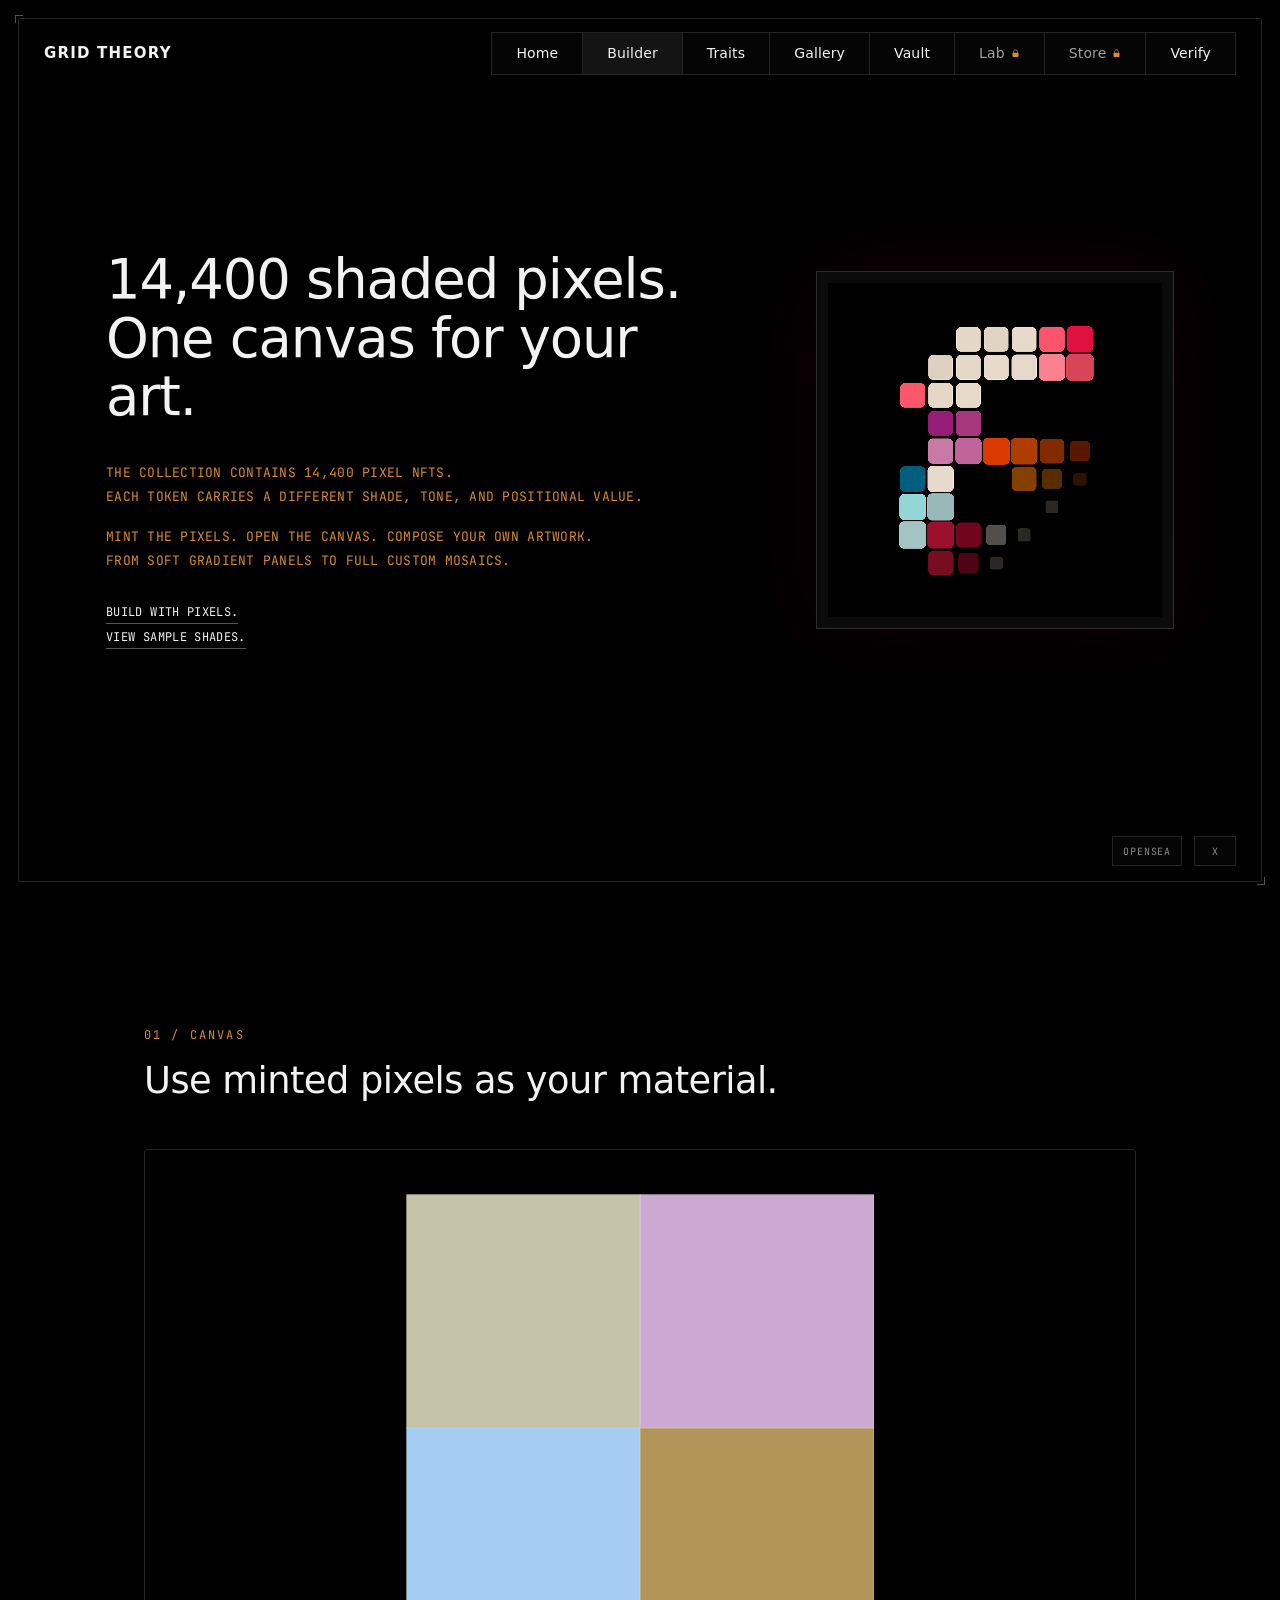
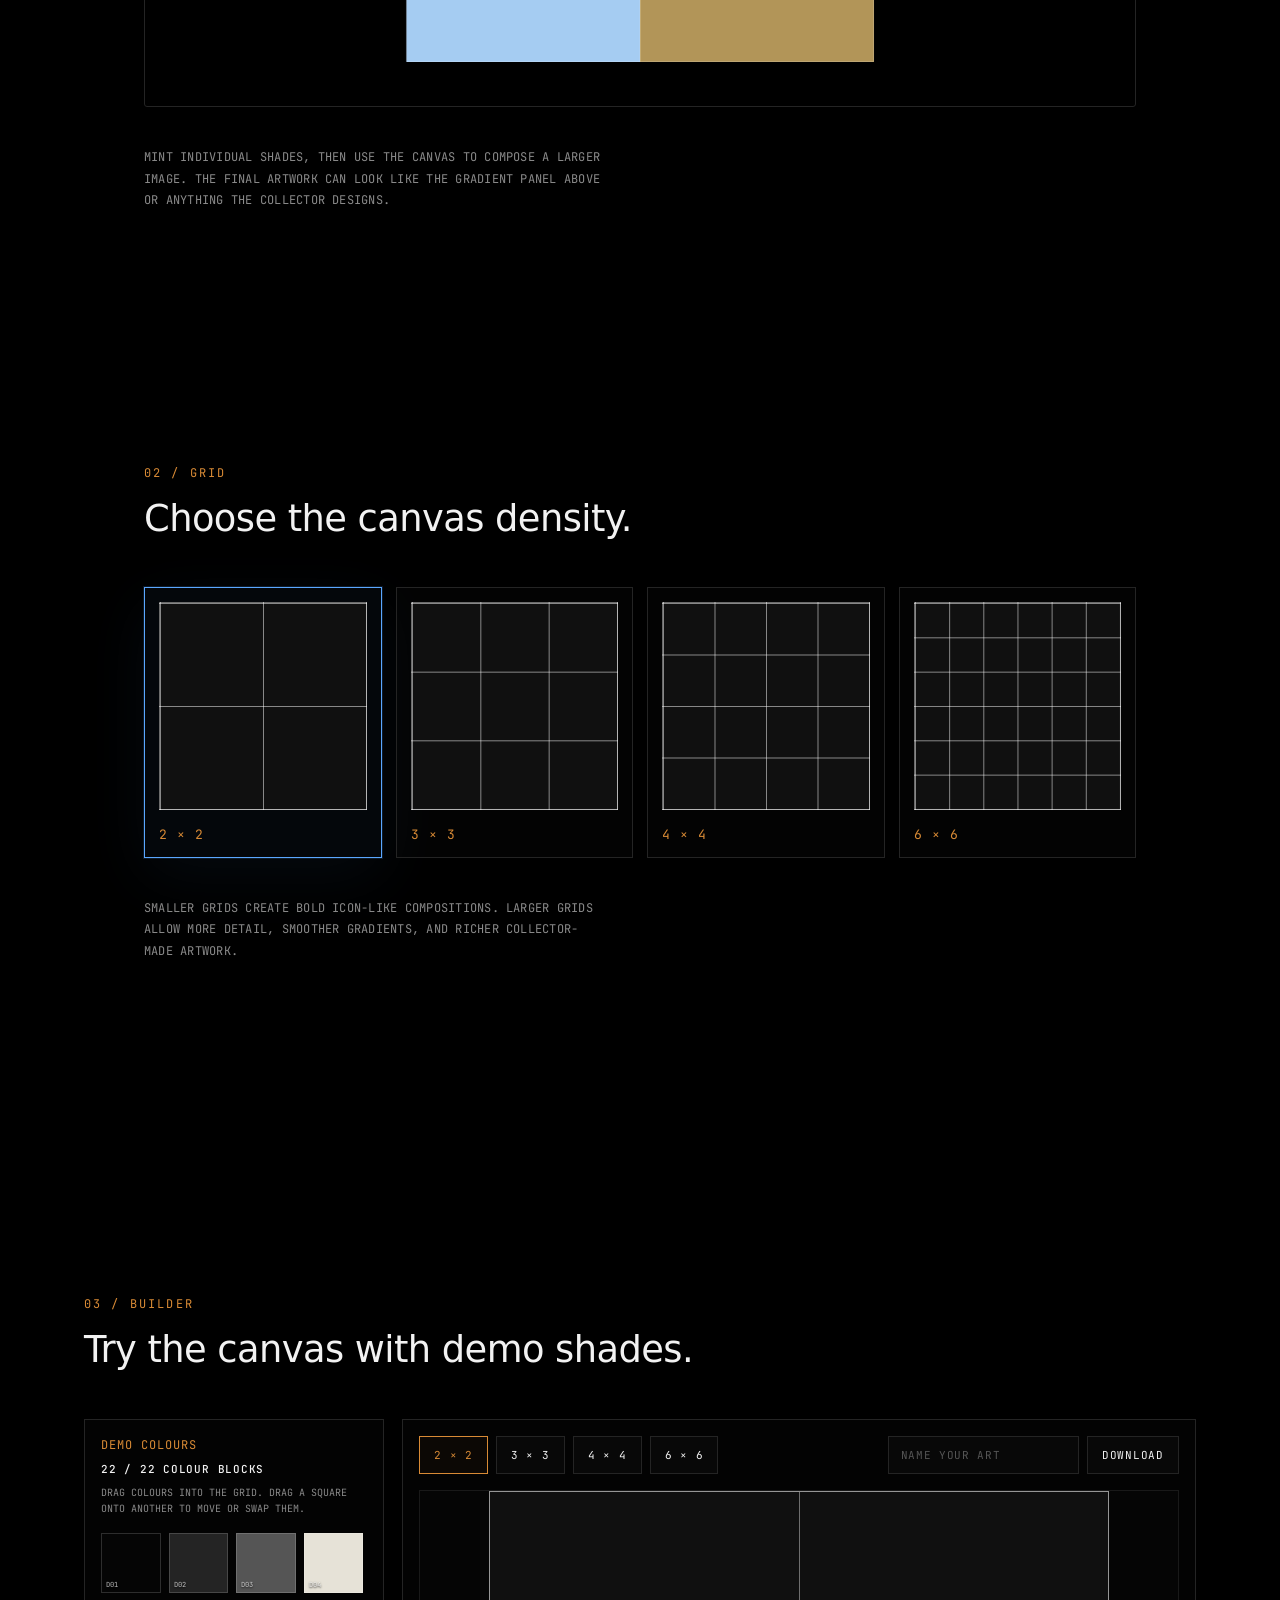
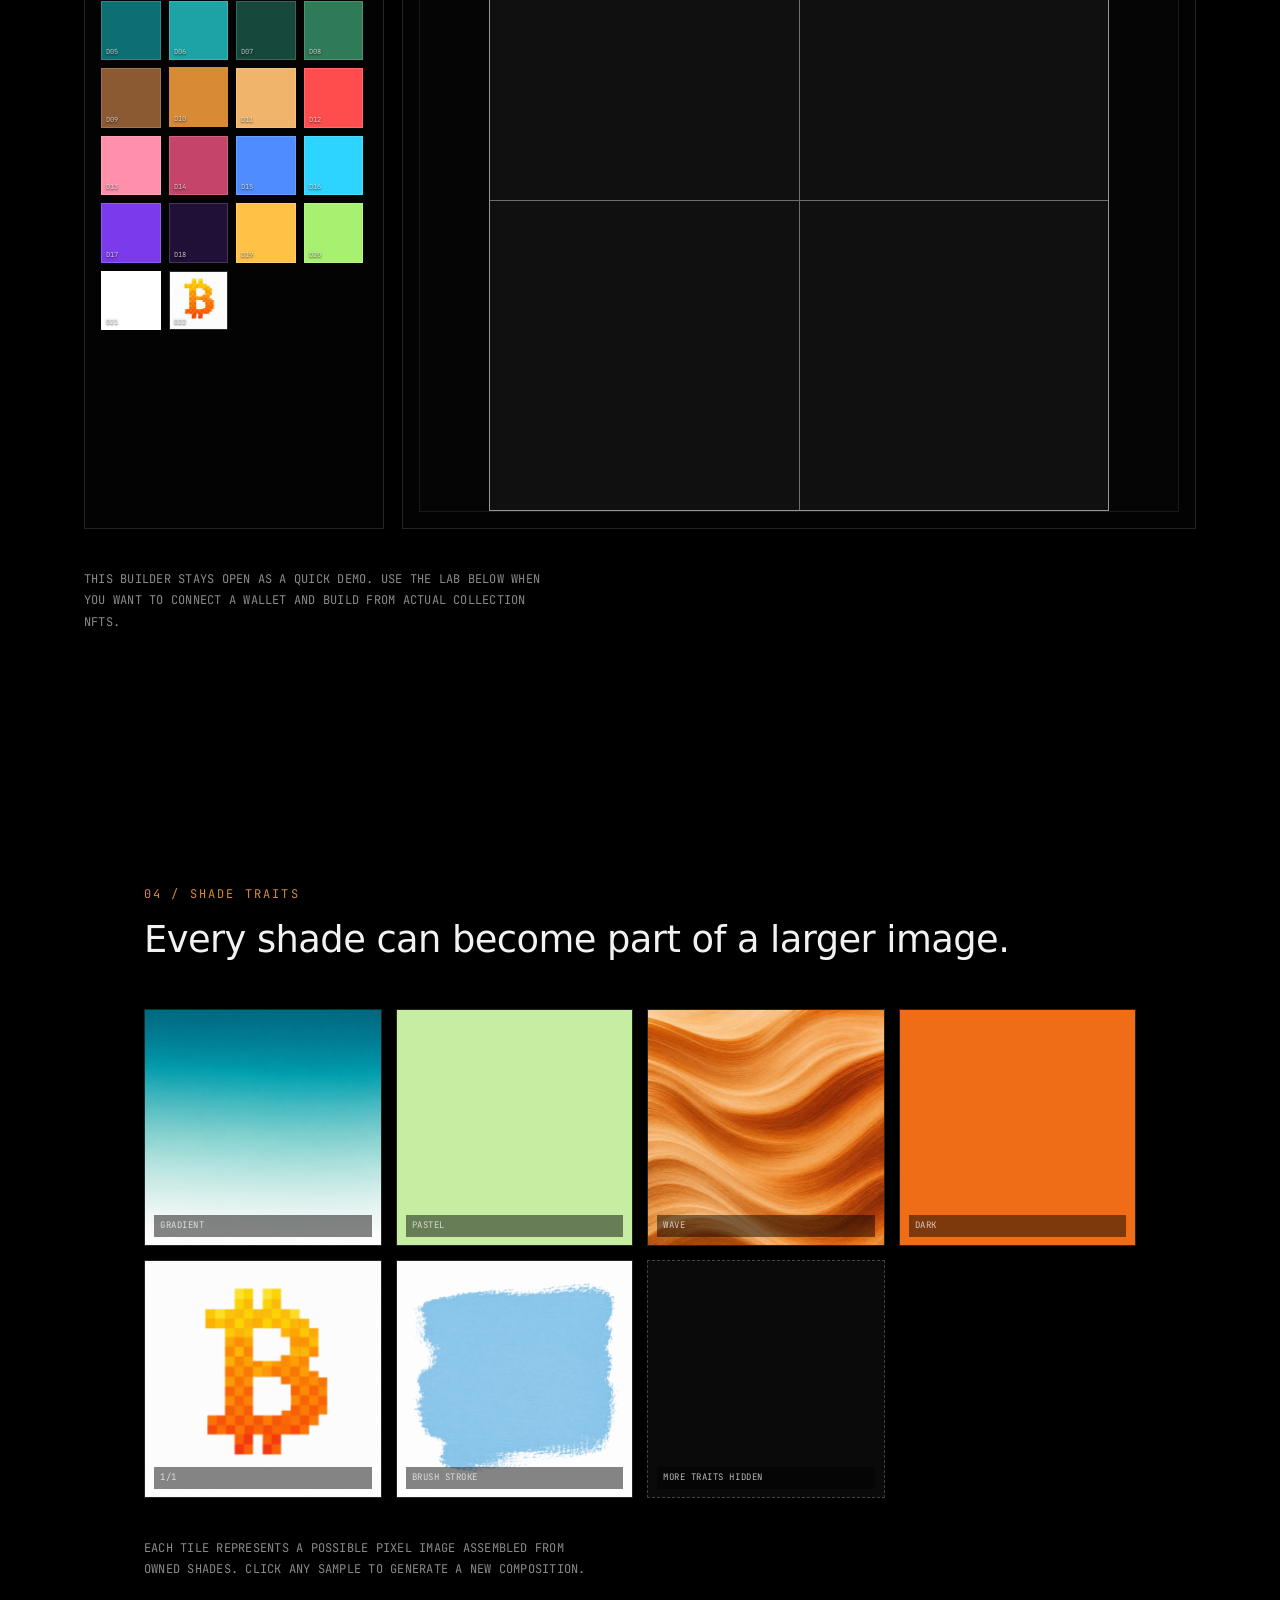
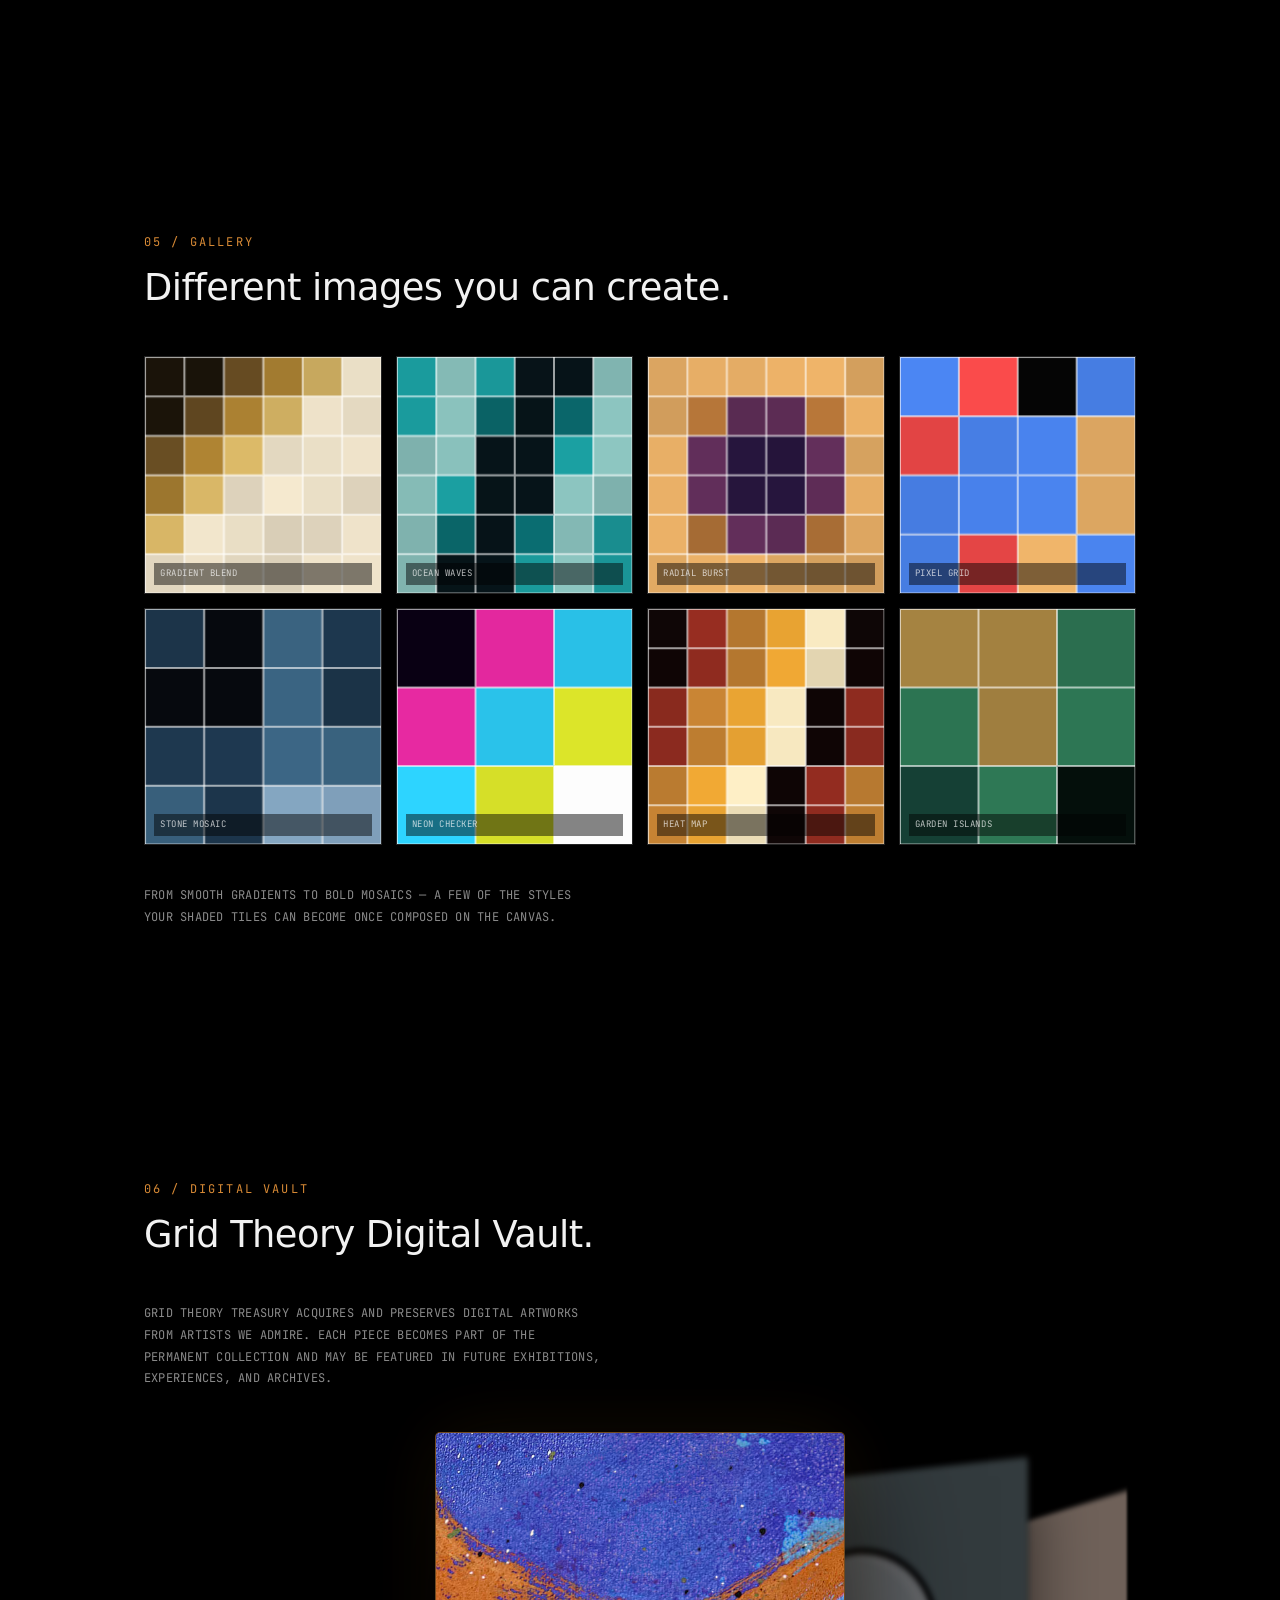
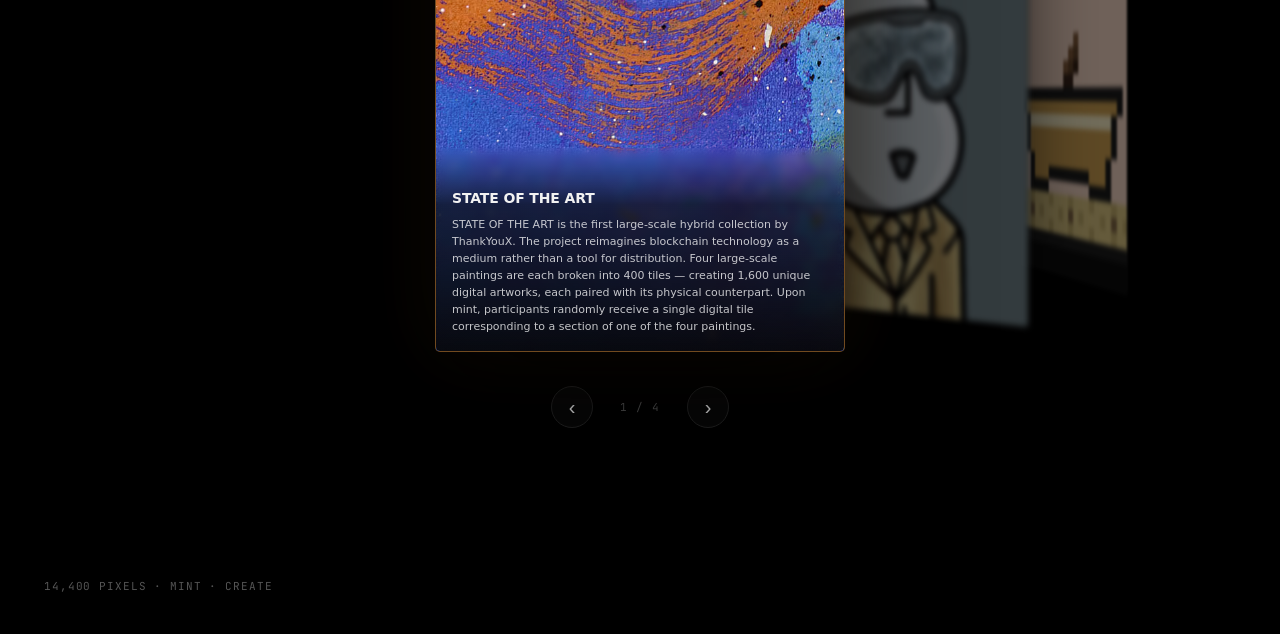
==== commit ef921df4: "Add art" ====
--- a/index.html
+++ b/index.html
@@ -16,10 +16,10 @@
   <link rel="preconnect" href="https://fonts.gstatic.com" crossorigin />
   <link href="https://fonts.googleapis.com/css2?family=JetBrains+Mono:wght@400;500&display=swap" rel="stylesheet" />
 
-  <link rel="icon" type="image/png" href="assets/logo-favicon.png?v=66" />
-  <link rel="shortcut icon" type="image/png" href="assets/logo-favicon.png?v=66" />
-  <link rel="apple-touch-icon" href="assets/logo-favicon.png?v=66" />
-  <link rel="stylesheet" href="styles.css?v=66" />
+  <link rel="icon" type="image/png" href="assets/logo-favicon.png?v=67" />
+  <link rel="shortcut icon" type="image/png" href="assets/logo-favicon.png?v=67" />
+  <link rel="apple-touch-icon" href="assets/logo-favicon.png?v=67" />
+  <link rel="stylesheet" href="styles.css?v=67" />
 </head>
 <body>
   <!-- Thin framed border -->
@@ -230,7 +230,7 @@
     </a>
   </div>
 
-  <script src="script.js?v=66"></script>
+  <script src="script.js?v=67"></script>
 <script data-pplx-inline-edit>
 (function () {
   if (window === window.top) return;
--- a/styles.css
+++ b/styles.css
@@ -224,7 +224,7 @@
   overflow: hidden;
   box-shadow: 0 28px 80px rgba(0, 0, 0, 0.6);
   cursor: pointer;
-  filter: brightness(0.5) saturate(0.85);
+  filter: brightness(0.45) saturate(0.85) blur(3.5px);
   transition: transform .6s cubic-bezier(.22, .7, .2, 1), opacity .6s, filter .6s, box-shadow .6s, border-color .6s;
   will-change: transform, opacity;
 }
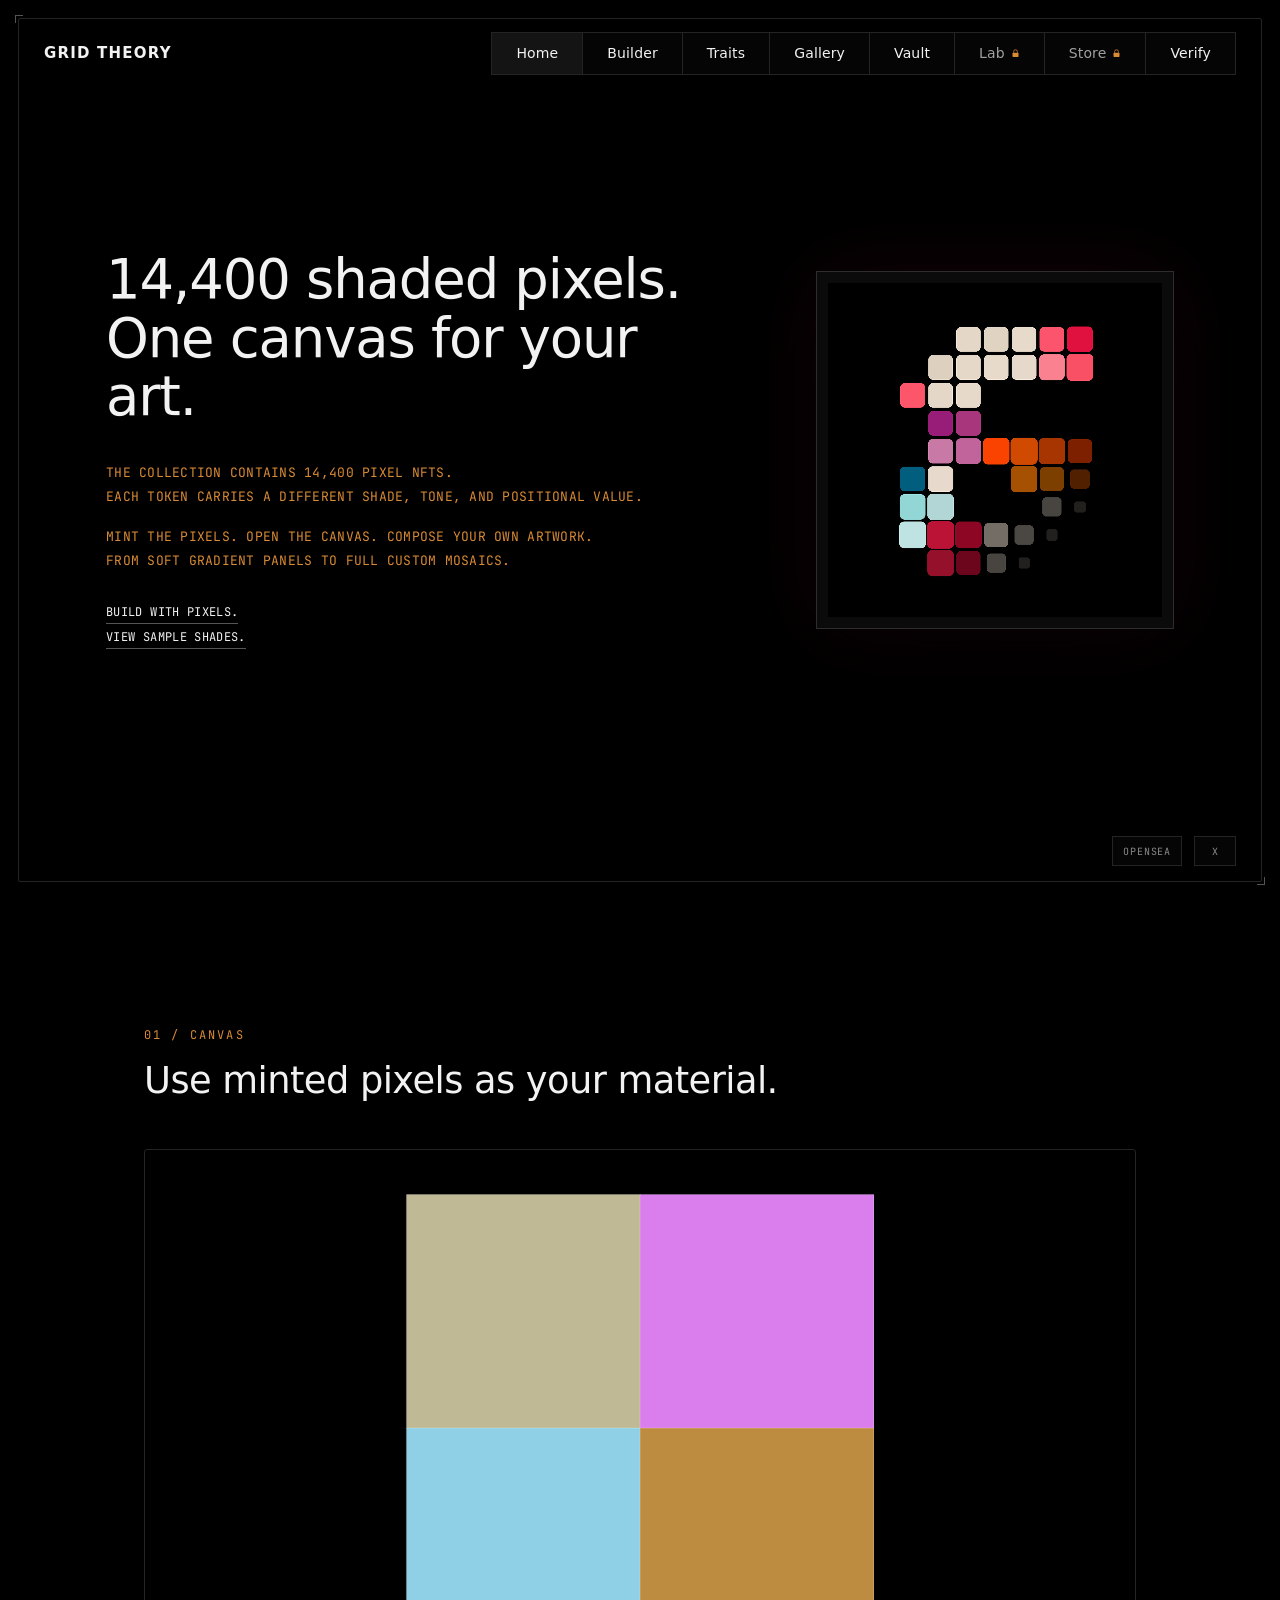
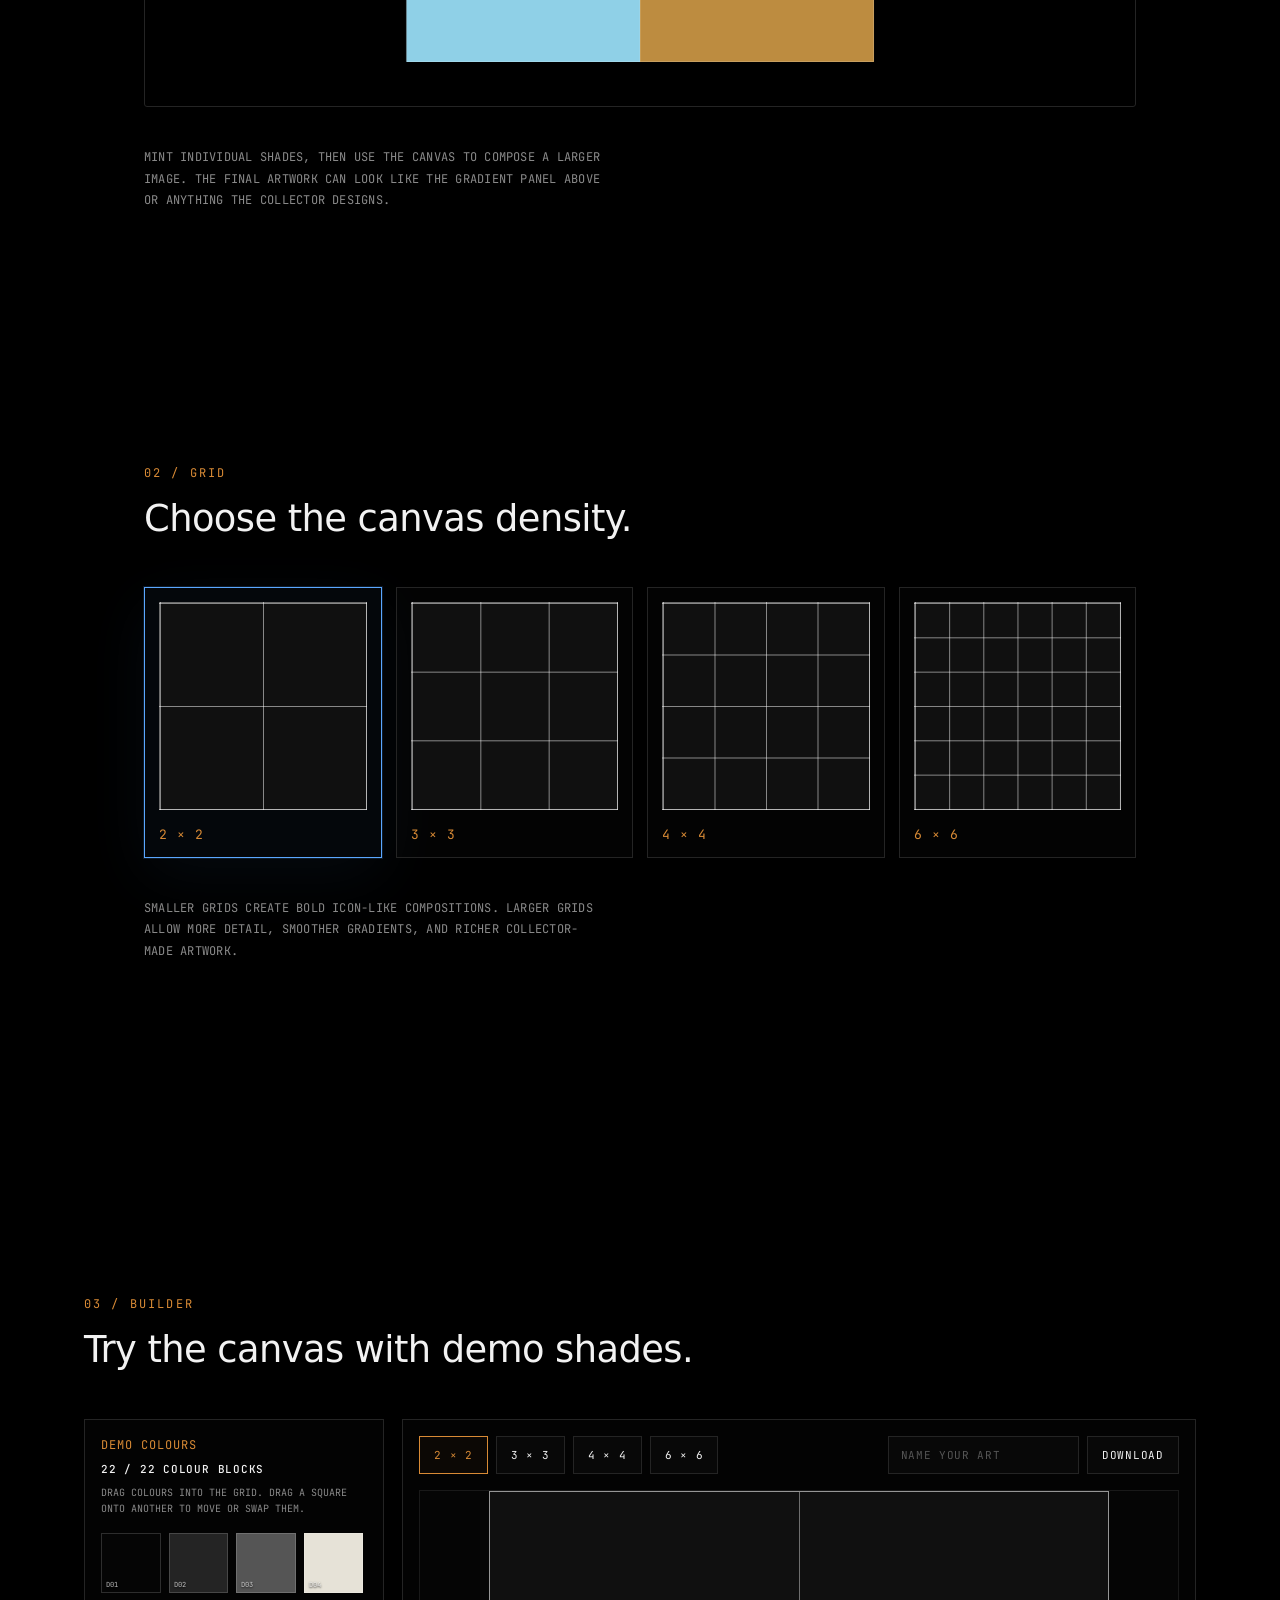
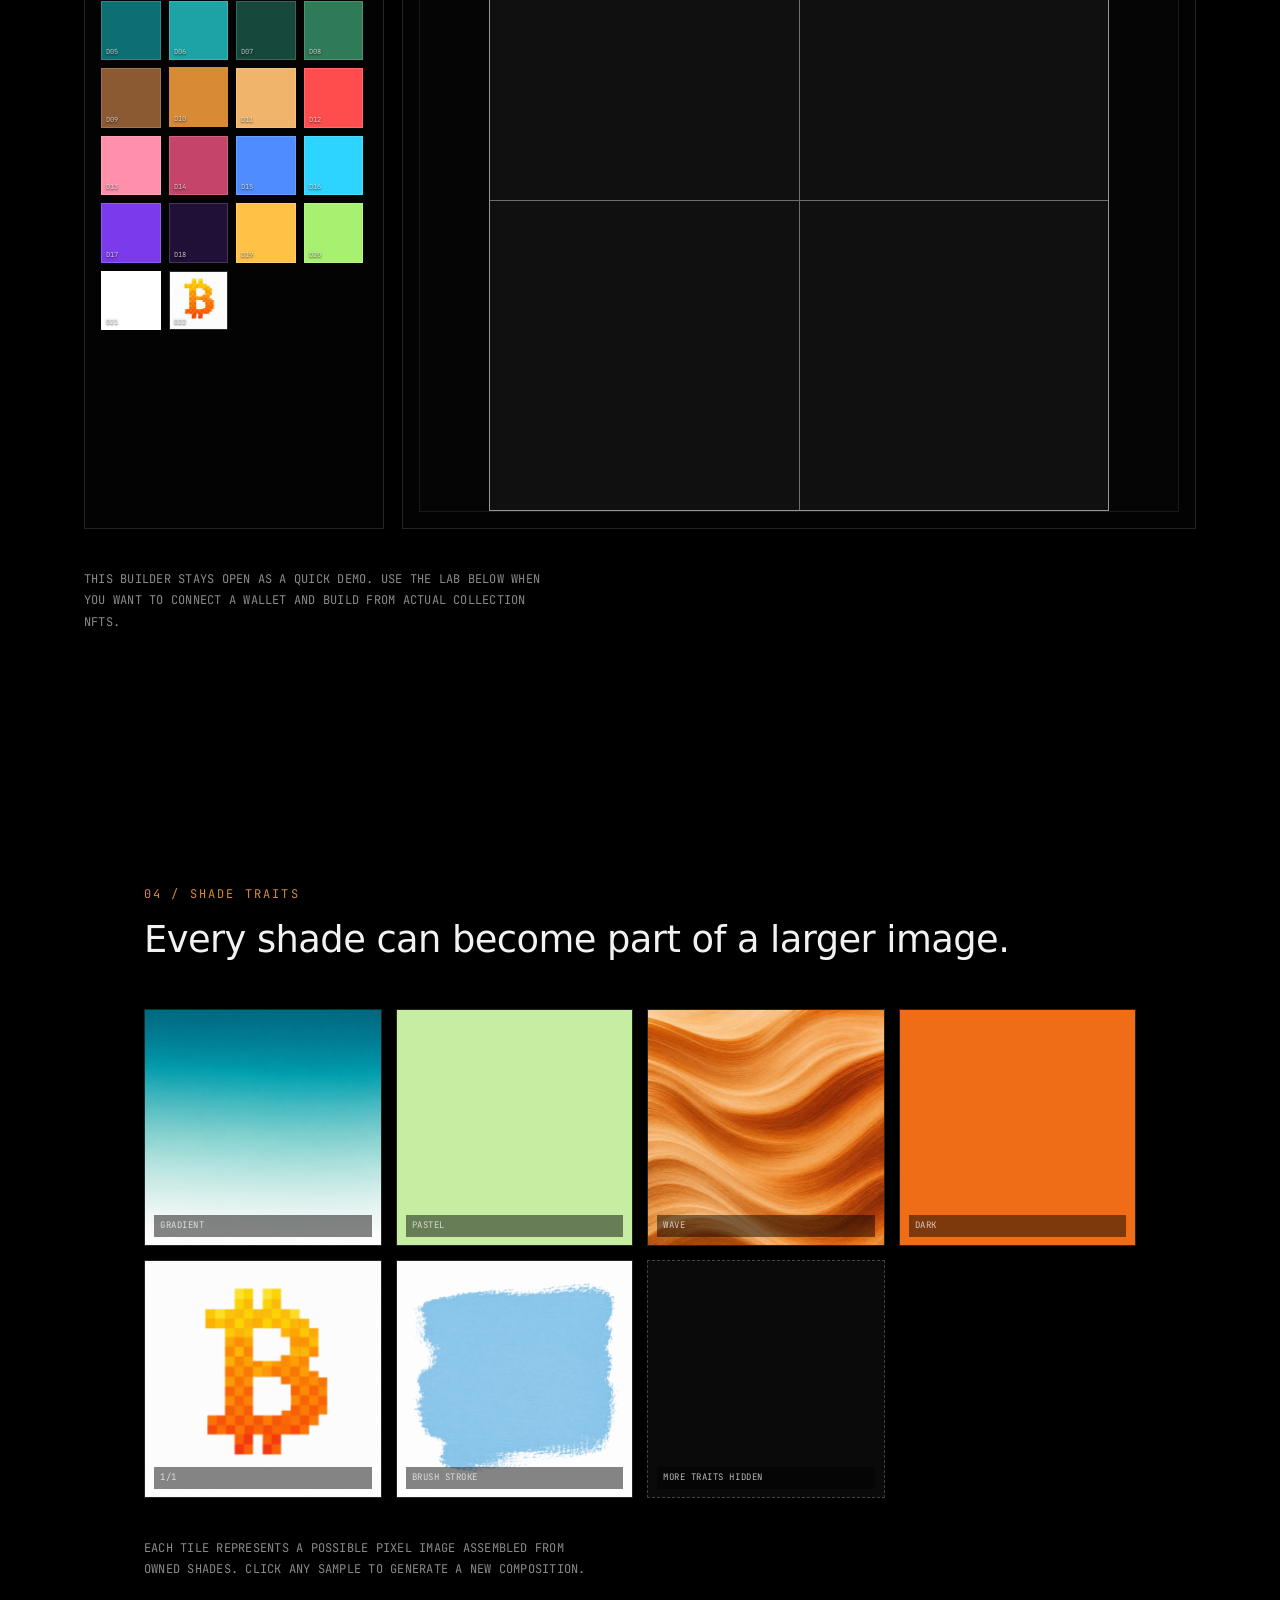
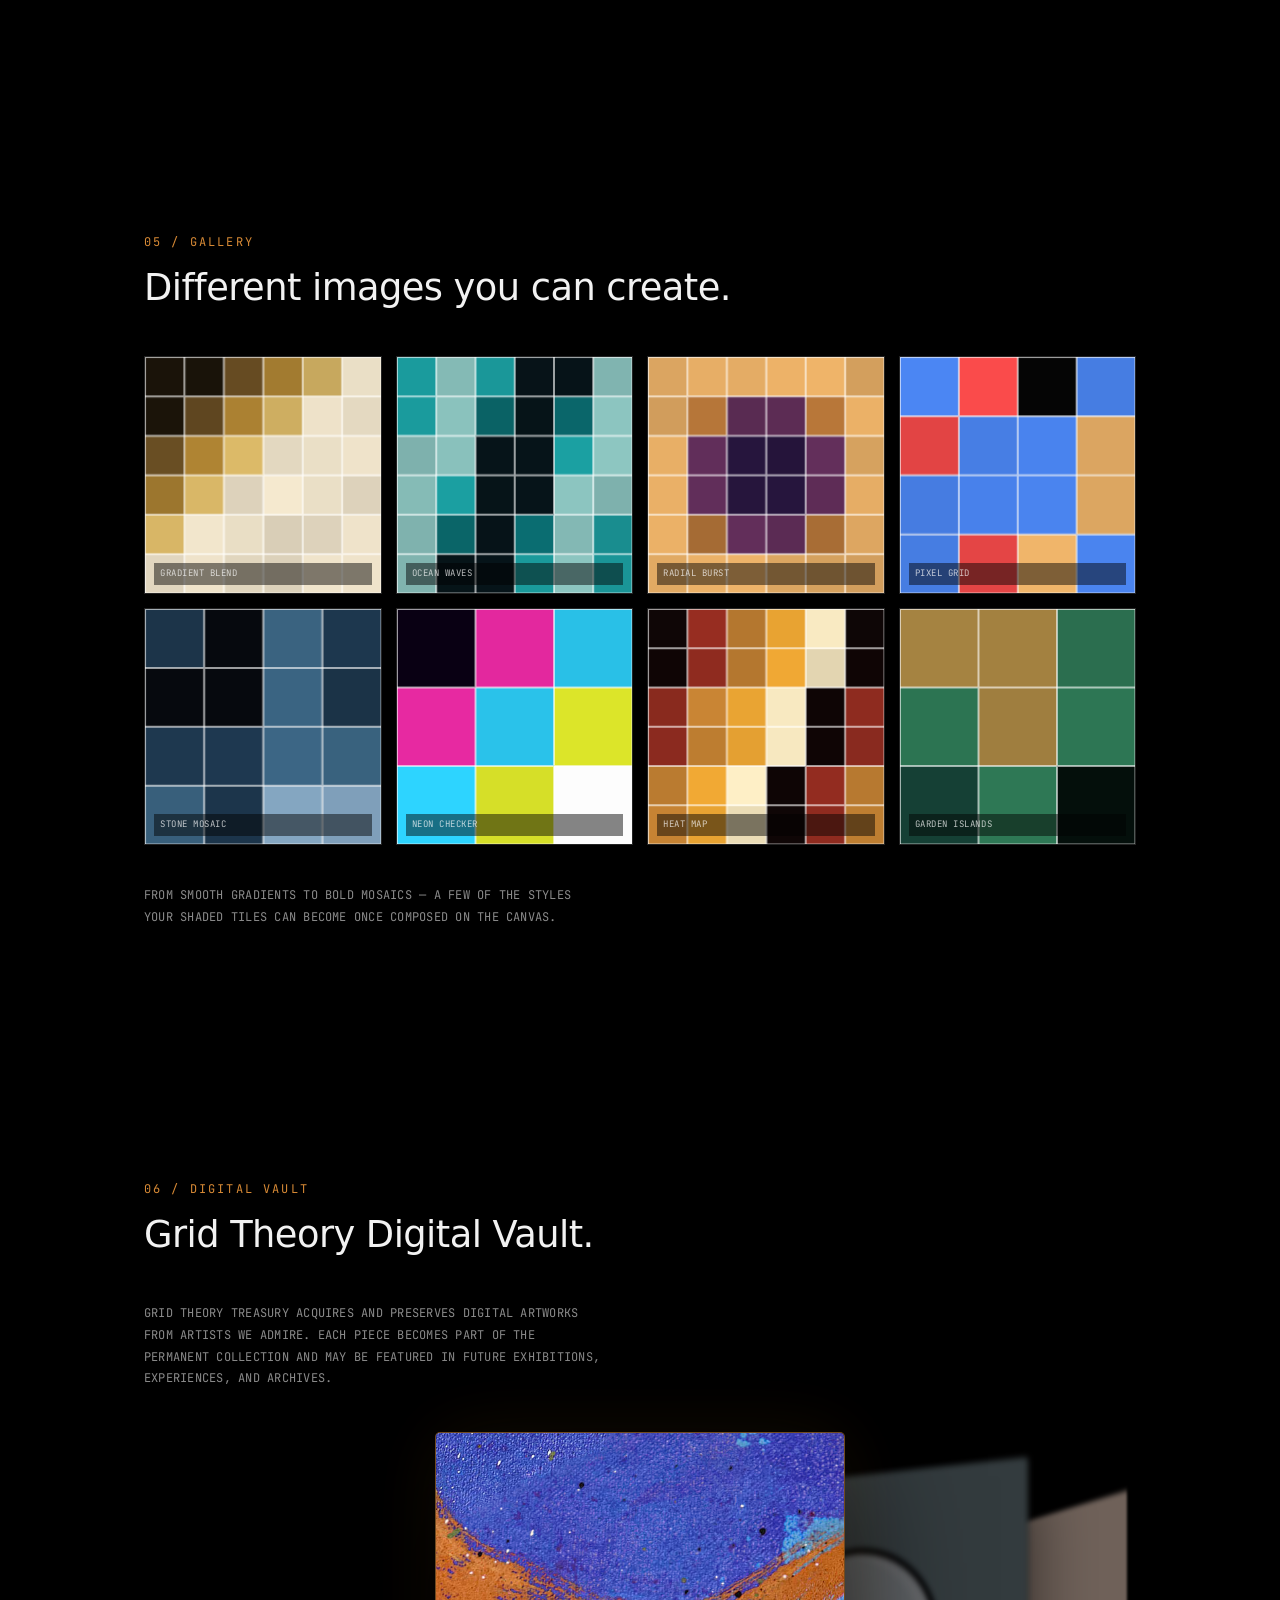
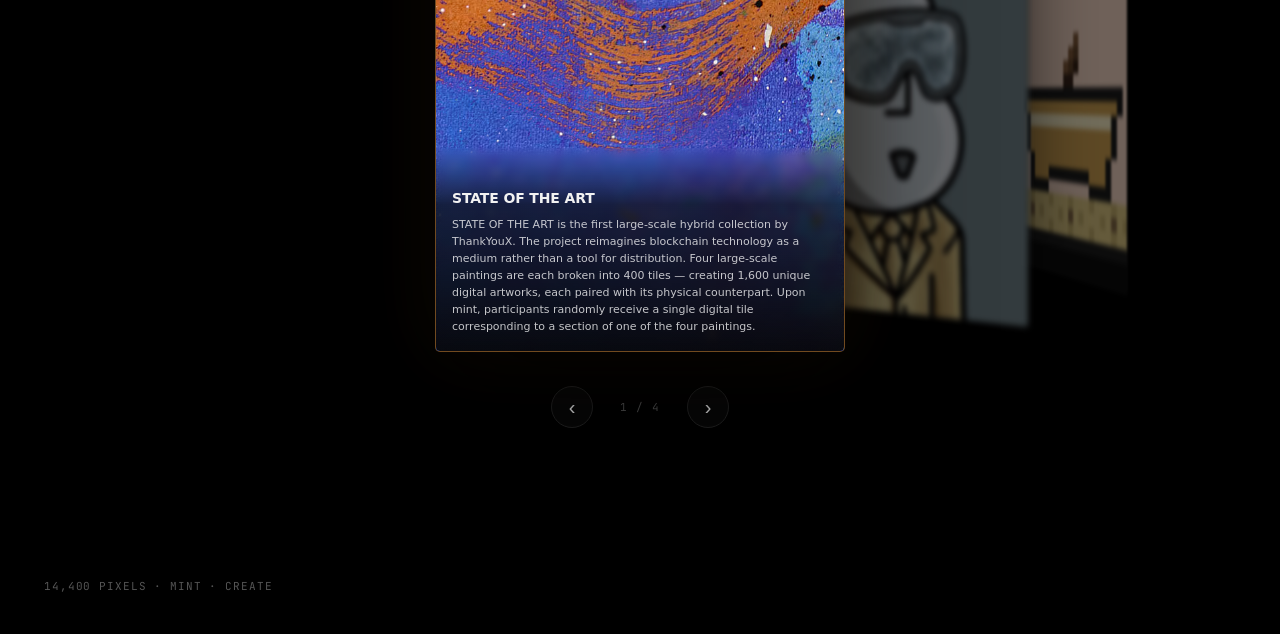
==== commit 8d4ba912: "Add art" ====
--- a/index.html
+++ b/index.html
@@ -16,10 +16,10 @@
   <link rel="preconnect" href="https://fonts.gstatic.com" crossorigin />
   <link href="https://fonts.googleapis.com/css2?family=JetBrains+Mono:wght@400;500&display=swap" rel="stylesheet" />
 
-  <link rel="icon" type="image/png" href="assets/logo-favicon.png?v=67" />
-  <link rel="shortcut icon" type="image/png" href="assets/logo-favicon.png?v=67" />
-  <link rel="apple-touch-icon" href="assets/logo-favicon.png?v=67" />
-  <link rel="stylesheet" href="styles.css?v=67" />
+  <link rel="icon" type="image/png" href="assets/logo-favicon.png?v=68" />
+  <link rel="shortcut icon" type="image/png" href="assets/logo-favicon.png?v=68" />
+  <link rel="apple-touch-icon" href="assets/logo-favicon.png?v=68" />
+  <link rel="stylesheet" href="styles.css?v=68" />
 </head>
 <body>
   <!-- Thin framed border -->
@@ -230,7 +230,7 @@
     </a>
   </div>
 
-  <script src="script.js?v=67"></script>
+  <script src="script.js?v=68"></script>
 <script data-pplx-inline-edit>
 (function () {
   if (window === window.top) return;
--- a/styles.css
+++ b/styles.css
@@ -273,12 +273,61 @@
   line-height: 1.55;
   color: rgba(255, 255, 255, 0.76);
 }
+/* caption below the frame — used on mobile (hidden on desktop, where the
+   info sits as an overlay inside the frame) */
+.vault-caption { display: none; }
+
 .vault-controls {
   display: flex;
   align-items: center;
   justify-content: center;
   gap: 20px;
   margin-top: 14px;
+}
+
+/* Mobile: the 3D coverflow is too cramped — show a single full-width image
+   with the description below it instead. */
+@media (max-width: 720px) {
+  .vault-coverflow {
+    height: auto;
+    perspective: none;
+    margin: 18px 0 0;
+  }
+  .vault-track {
+    position: static;
+    transform-style: flat;
+  }
+  .vault-frame {
+    position: relative;
+    top: auto;
+    left: auto;
+    width: 100%;
+    height: auto;
+    aspect-ratio: 1;
+    transform: none !important;
+    filter: none !important;
+    opacity: 1 !important;
+    box-shadow: 0 20px 60px rgba(0, 0, 0, 0.6);
+  }
+  .vault-frame:not(.is-active) { display: none; }
+  .vault-frame-info { display: none; }
+  .vault-caption {
+    display: block;
+    margin: 16px 2px 2px;
+  }
+  .vault-caption strong {
+    display: block;
+    font-size: 15px;
+    font-weight: 600;
+    letter-spacing: -0.01em;
+    margin-bottom: 8px;
+  }
+  .vault-caption p {
+    margin: 0;
+    font-size: 12px;
+    line-height: 1.65;
+    color: var(--muted);
+  }
 }
 .vault-nav {
   width: 42px;
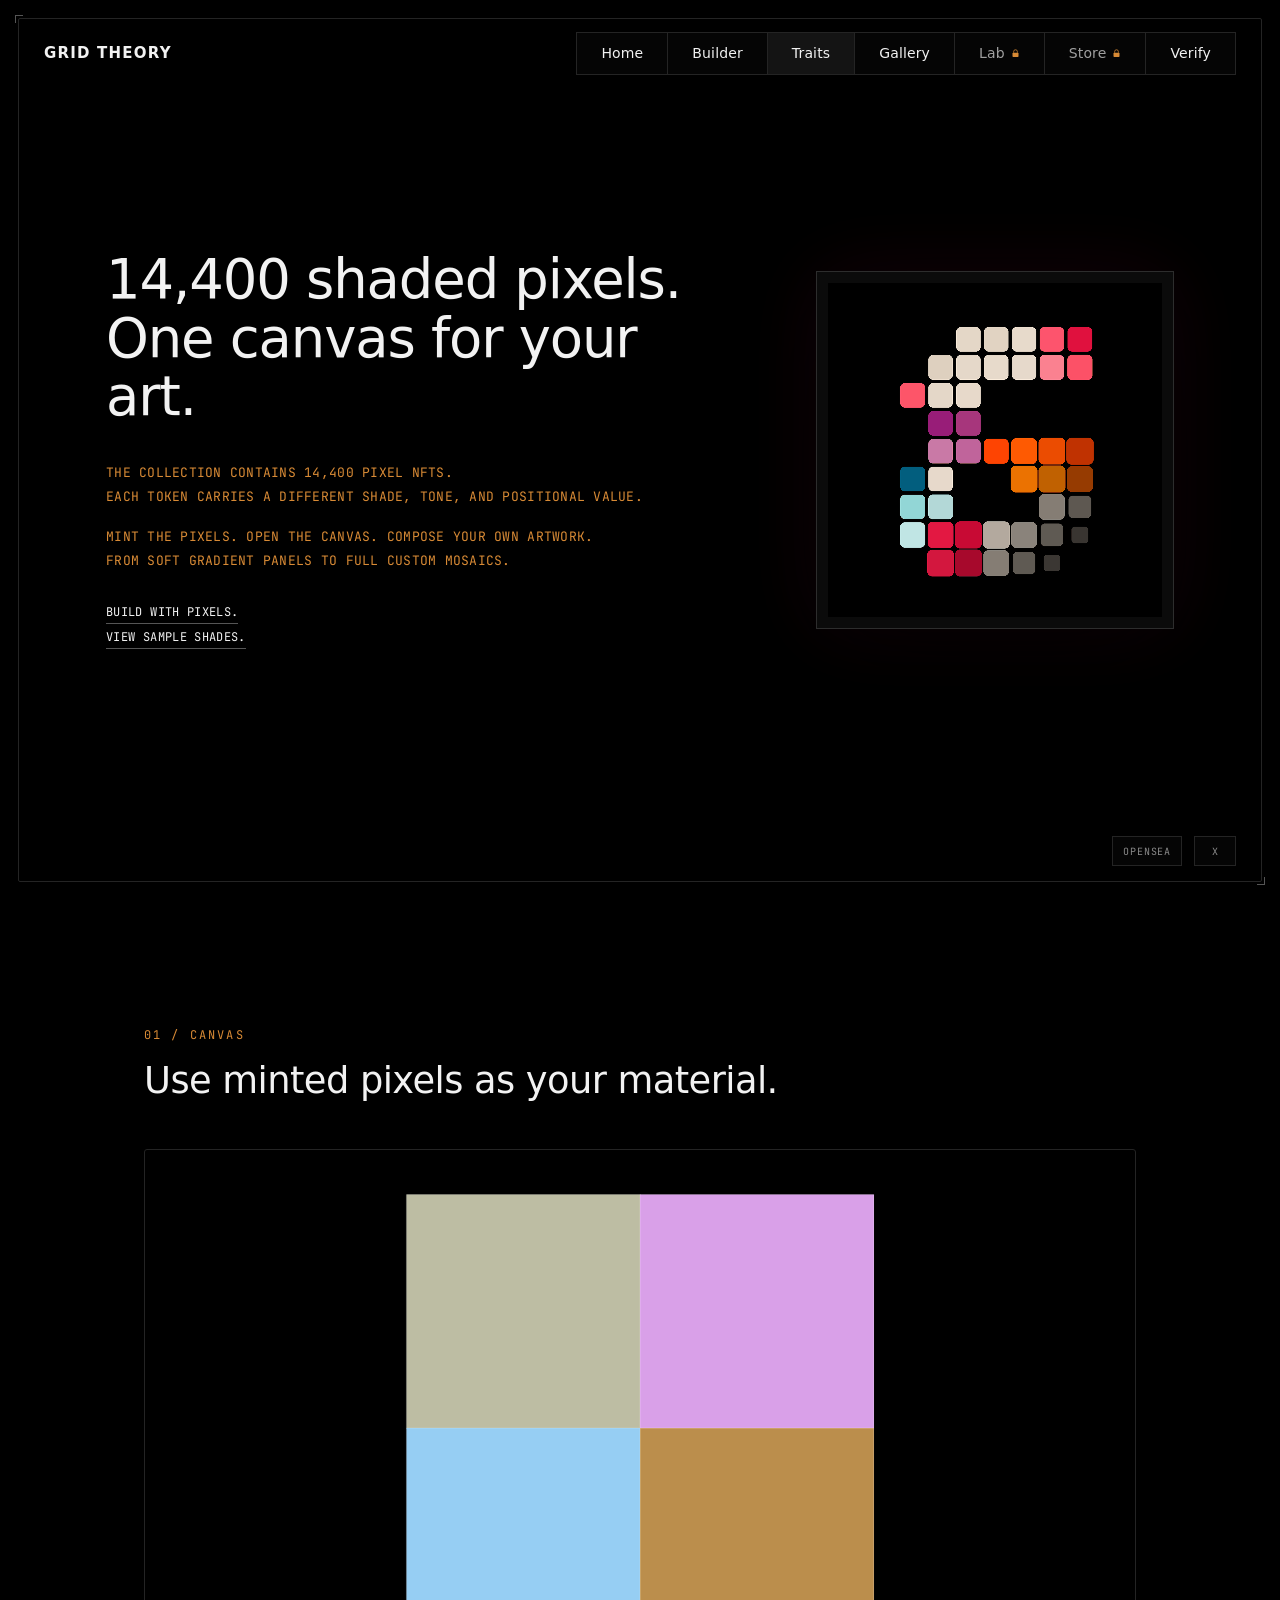
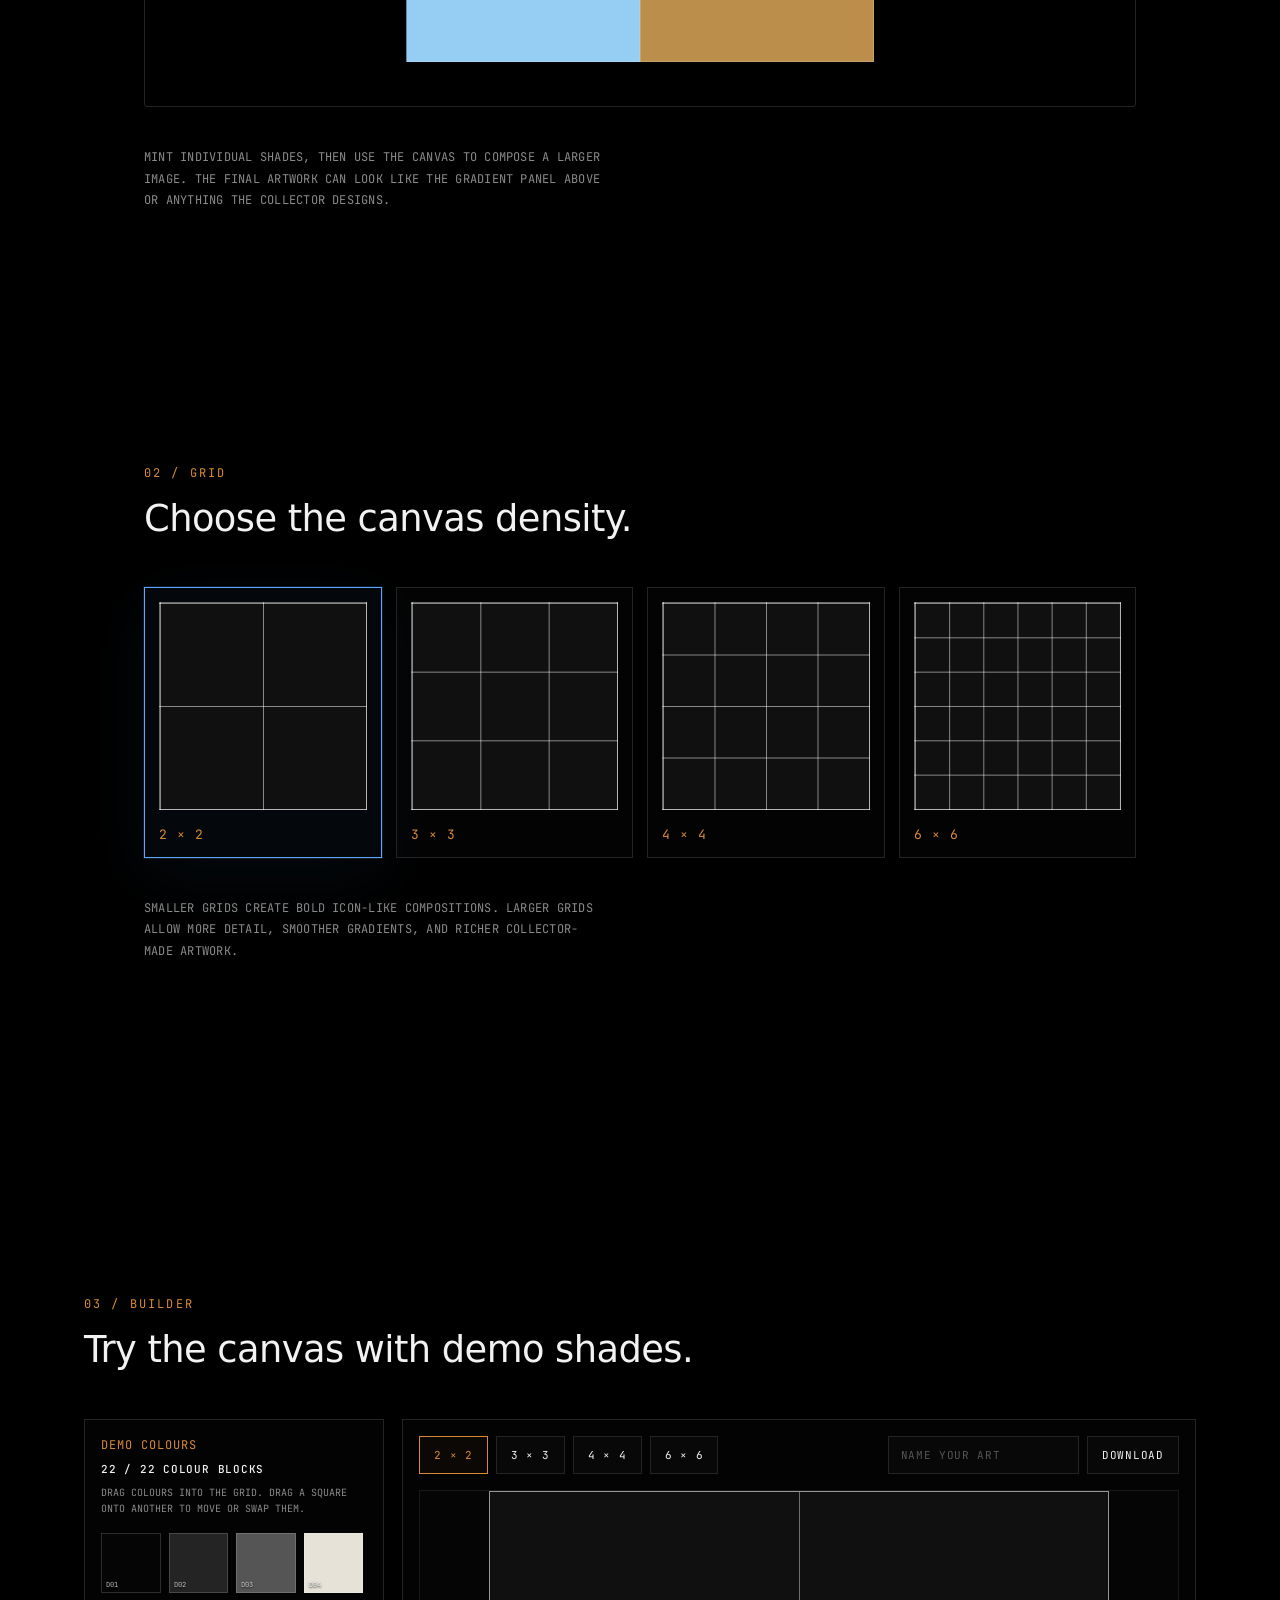
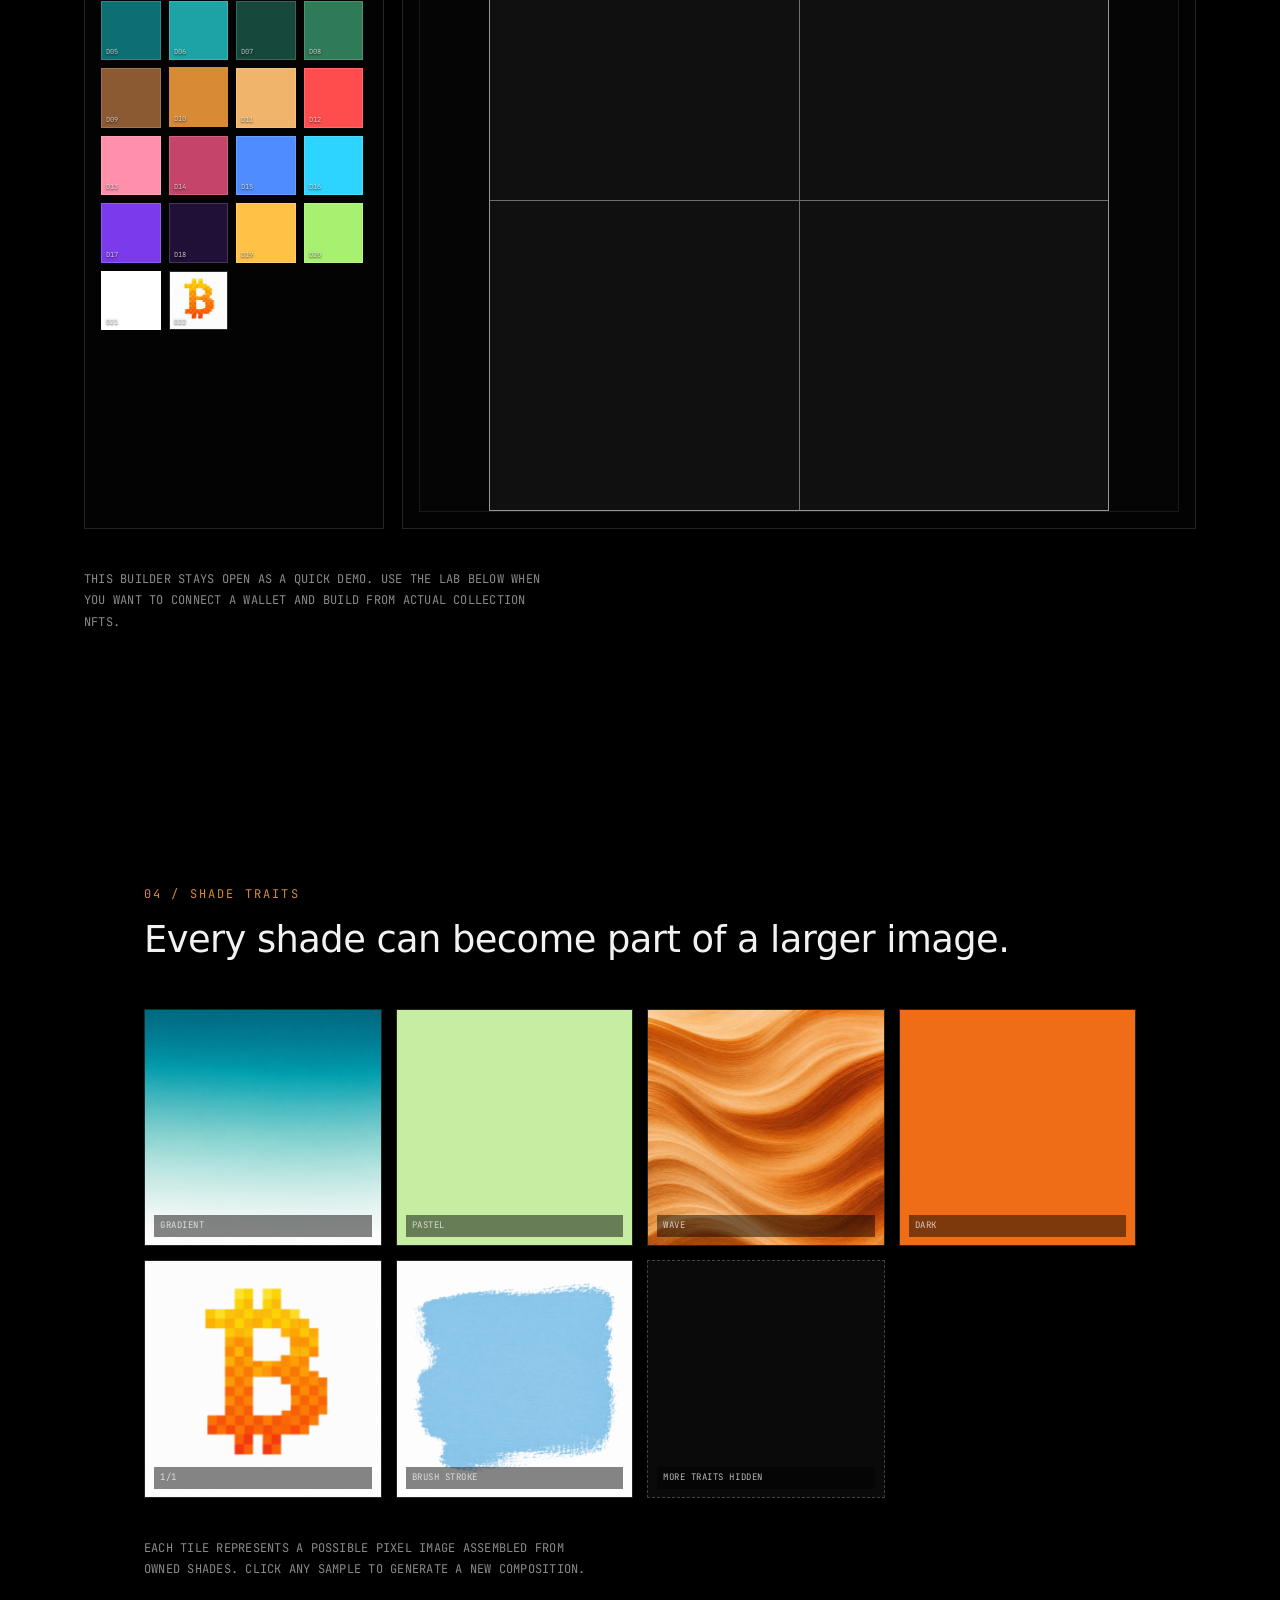
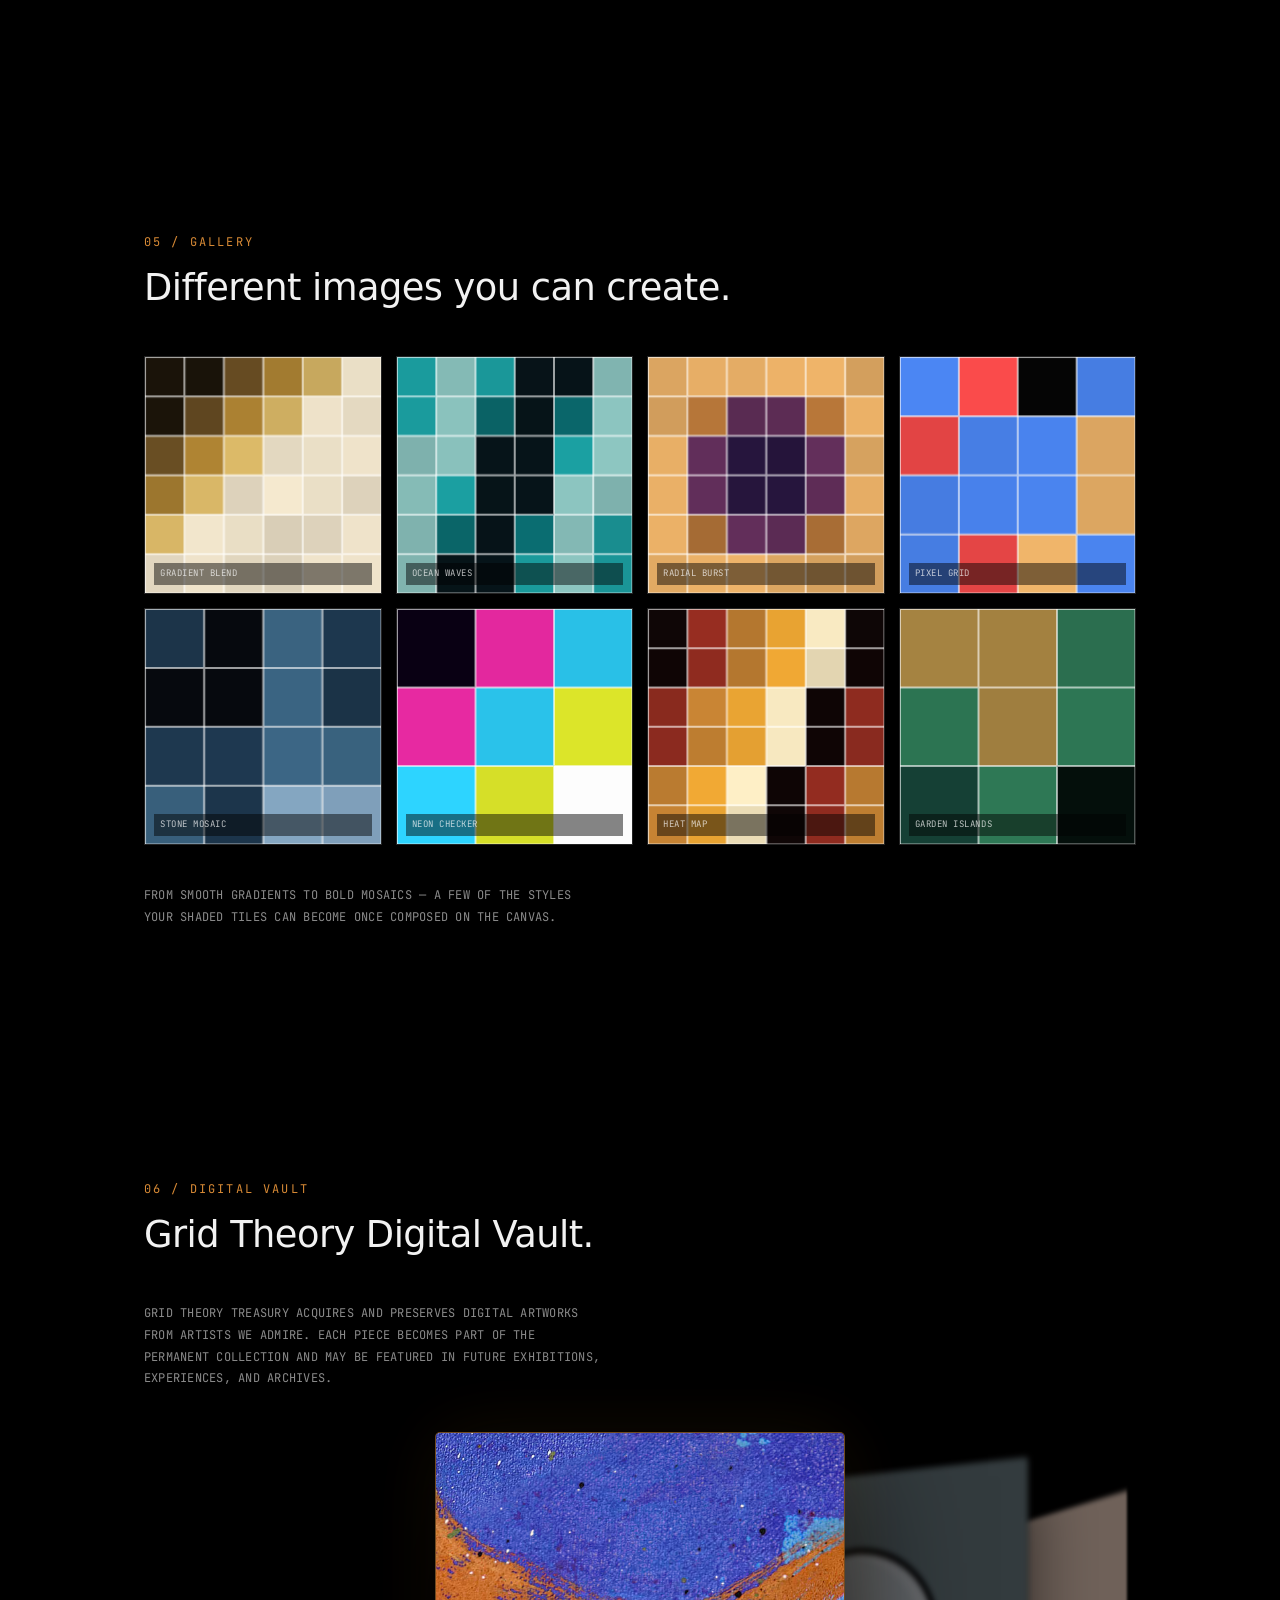
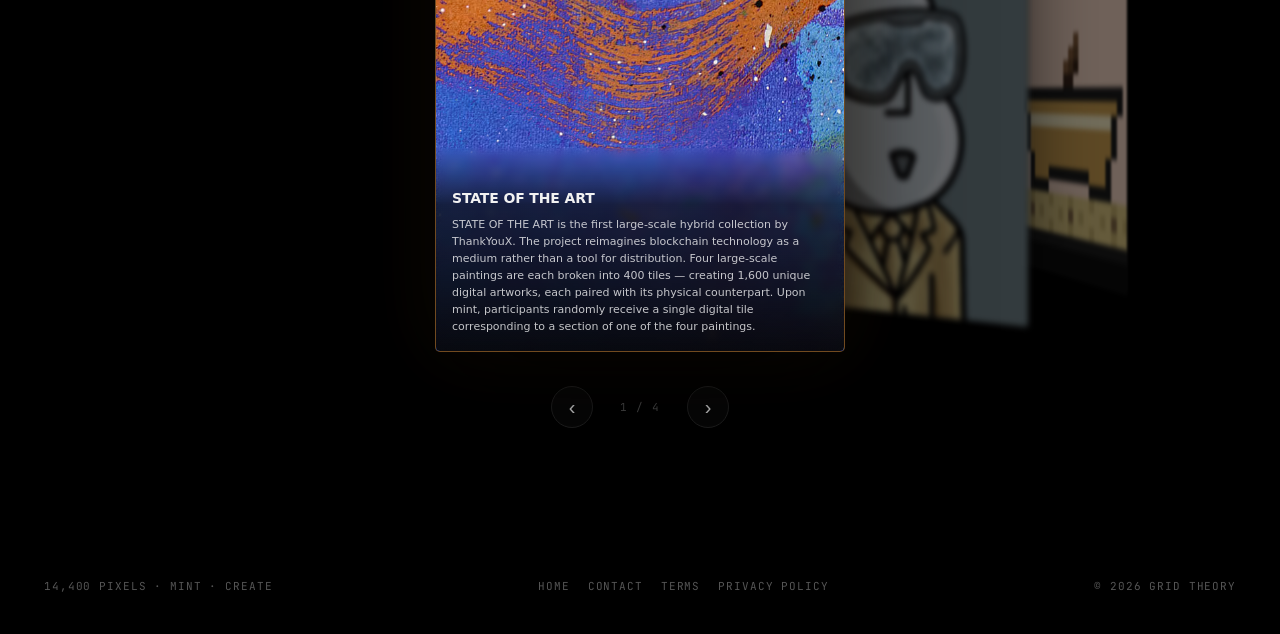
==== commit b7319b52: "Add art" ====
--- a/index.html
+++ b/index.html
@@ -16,10 +16,10 @@
   <link rel="preconnect" href="https://fonts.gstatic.com" crossorigin />
   <link href="https://fonts.googleapis.com/css2?family=JetBrains+Mono:wght@400;500&display=swap" rel="stylesheet" />
 
-  <link rel="icon" type="image/png" href="assets/logo-favicon.png?v=68" />
-  <link rel="shortcut icon" type="image/png" href="assets/logo-favicon.png?v=68" />
-  <link rel="apple-touch-icon" href="assets/logo-favicon.png?v=68" />
-  <link rel="stylesheet" href="styles.css?v=68" />
+  <link rel="icon" type="image/png" href="assets/logo-favicon.png?v=69" />
+  <link rel="shortcut icon" type="image/png" href="assets/logo-favicon.png?v=69" />
+  <link rel="apple-touch-icon" href="assets/logo-favicon.png?v=69" />
+  <link rel="stylesheet" href="styles.css?v=69" />
 </head>
 <body>
   <!-- Thin framed border -->
@@ -33,7 +33,6 @@
       <a href="#builder" class="nav-link" data-nav>Builder</a>
       <a href="#gallery" class="nav-link" data-nav>Traits</a>
       <a href="#creations" class="nav-link" data-nav>Gallery</a>
-      <a href="#vault" class="nav-link" data-nav>Vault</a>
       <a href="#lab" class="nav-link nav-link-locked" data-nav data-locked-nav>Lab</a>
       <a href="#store" class="nav-link nav-link-locked" data-nav data-locked-nav>Store</a>
       <a href="#" class="nav-link" data-verify-nav>Verify</a>
@@ -216,8 +215,15 @@
     </section>
   </main>
 
-  <footer class="footer">
+  <footer class="footer site-footer">
     <span class="foot-tag">14,400 PIXELS · MINT · CREATE</span>
+    <nav class="foot-links" aria-label="Footer">
+      <a href="#home" data-nav>Home</a>
+      <a href="contact.html">Contact</a>
+      <a href="terms.html">Terms</a>
+      <a href="privacy.html">Privacy Policy</a>
+    </nav>
+    <span class="foot-copy">© 2026 Grid Theory</span>
   </footer>
 
   <!-- corner social controls -->
@@ -230,7 +236,7 @@
     </a>
   </div>
 
-  <script src="script.js?v=68"></script>
+  <script src="script.js?v=69"></script>
 <script data-pplx-inline-edit>
 (function () {
   if (window === window.top) return;
--- a/styles.css
+++ b/styles.css
@@ -1361,6 +1361,47 @@
   color: var(--faint);
   text-transform: uppercase;
 }
+.foot-links {
+  display: flex;
+  flex-wrap: wrap;
+  gap: 18px;
+}
+.foot-links a {
+  color: var(--faint);
+  text-decoration: none;
+  transition: color .25s;
+}
+.foot-links a:hover { color: var(--accent); }
+.foot-copy { white-space: nowrap; }
+
+/* legal / content pages (terms, privacy, contact) */
+.legal-page { max-width: 840px; }
+.legal {
+  color: var(--muted);
+  font-size: 13.5px;
+  line-height: 1.75;
+}
+.legal-updated {
+  display: block;
+  font-family: var(--font-mono);
+  font-size: 11px;
+  letter-spacing: 0.06em;
+  text-transform: uppercase;
+  color: var(--faint);
+  margin-bottom: 22px;
+}
+.legal h3 {
+  color: var(--text);
+  font-size: 15px;
+  font-weight: 600;
+  letter-spacing: -0.01em;
+  margin: 30px 0 8px;
+}
+.legal p { margin: 0 0 12px; }
+.legal ul { margin: 0 0 14px; padding-left: 18px; }
+.legal li { margin-bottom: 6px; }
+.legal a { color: var(--accent); text-decoration: none; }
+.legal a:hover { text-decoration: underline; }
 
 /* social corner */
 .social {
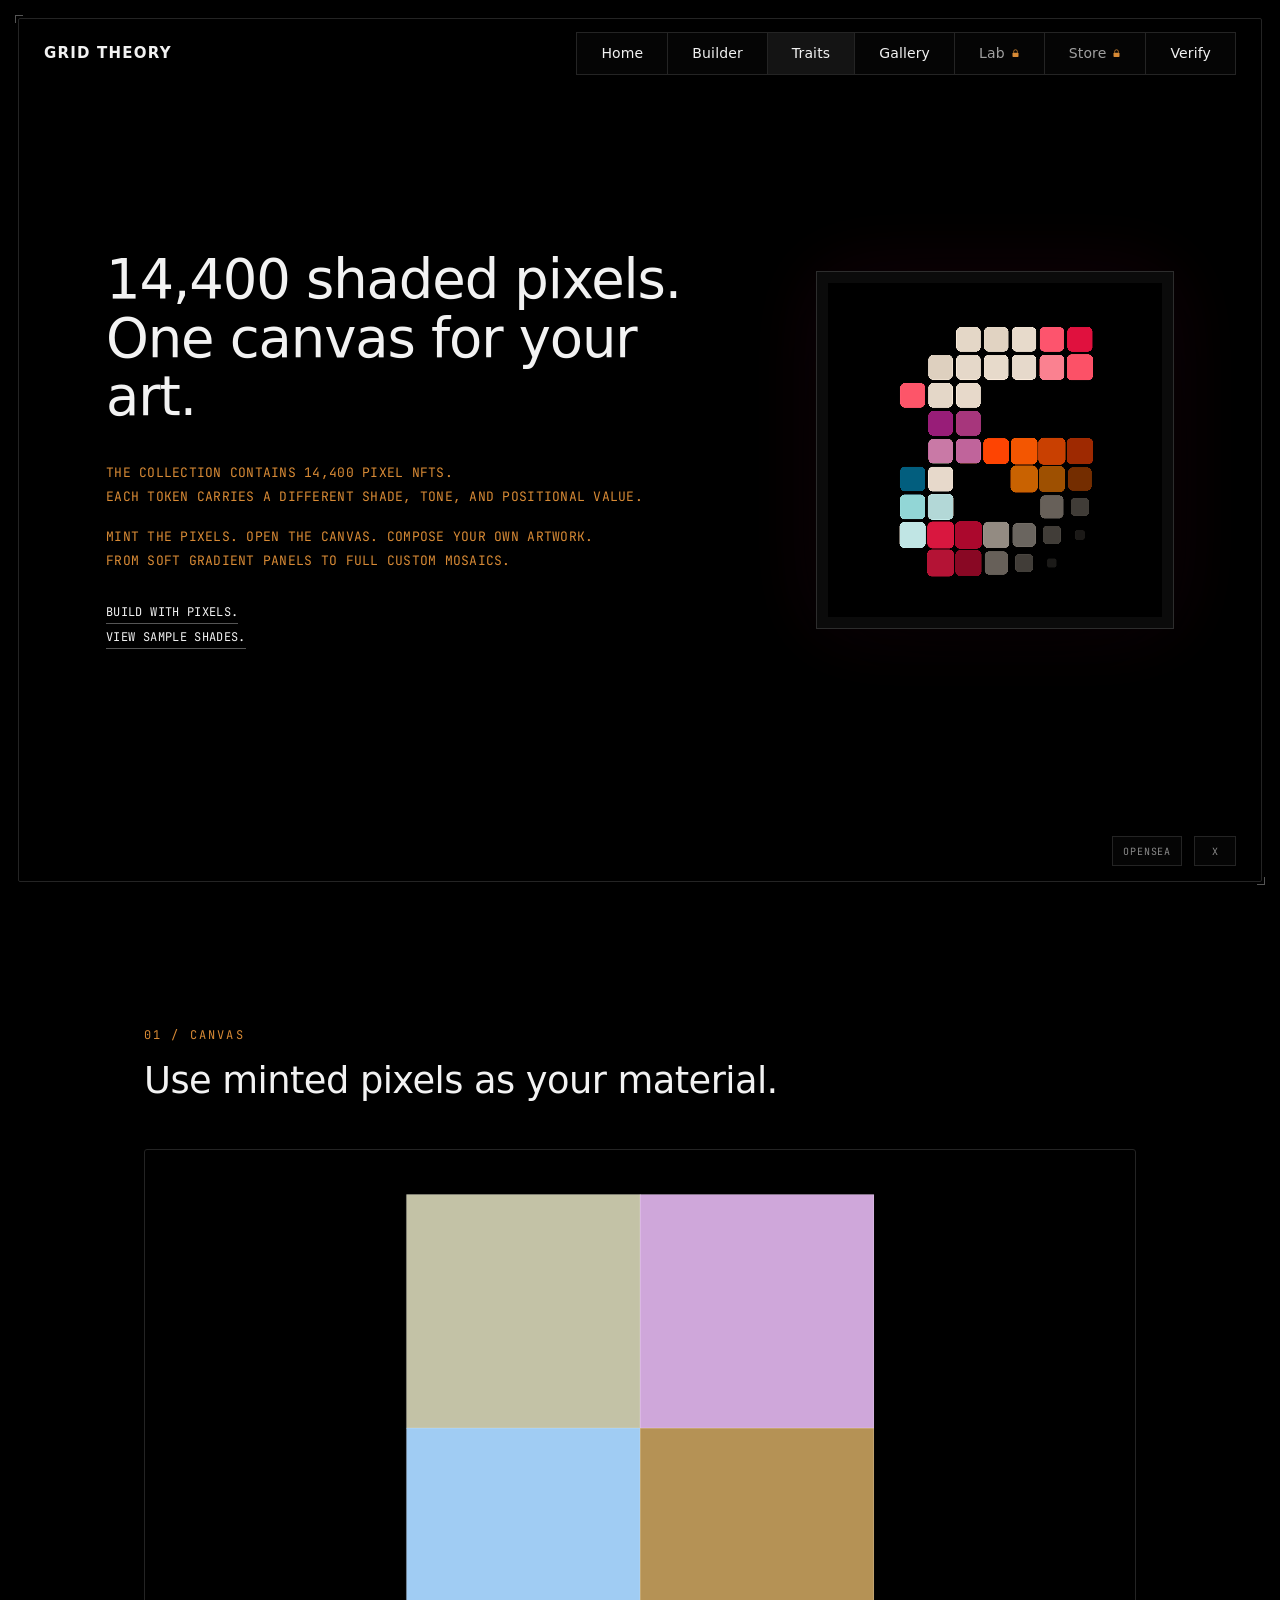
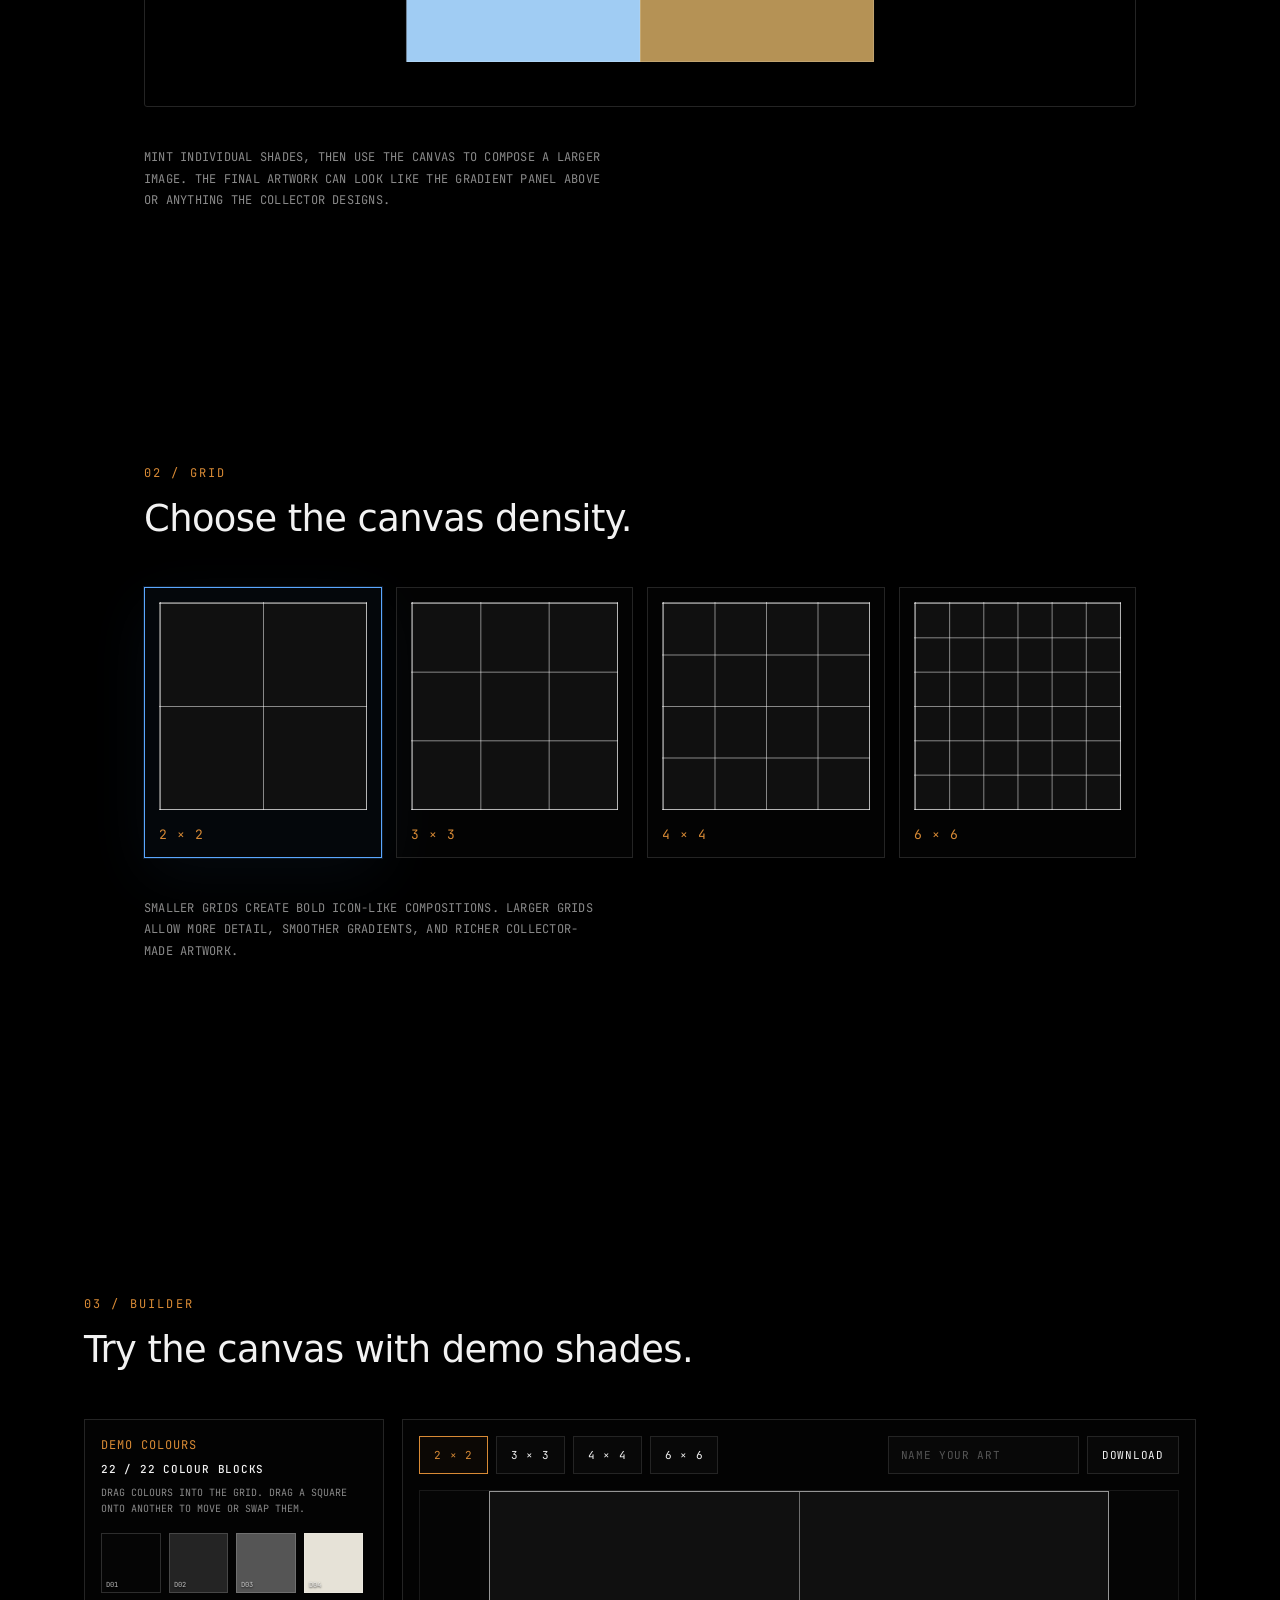
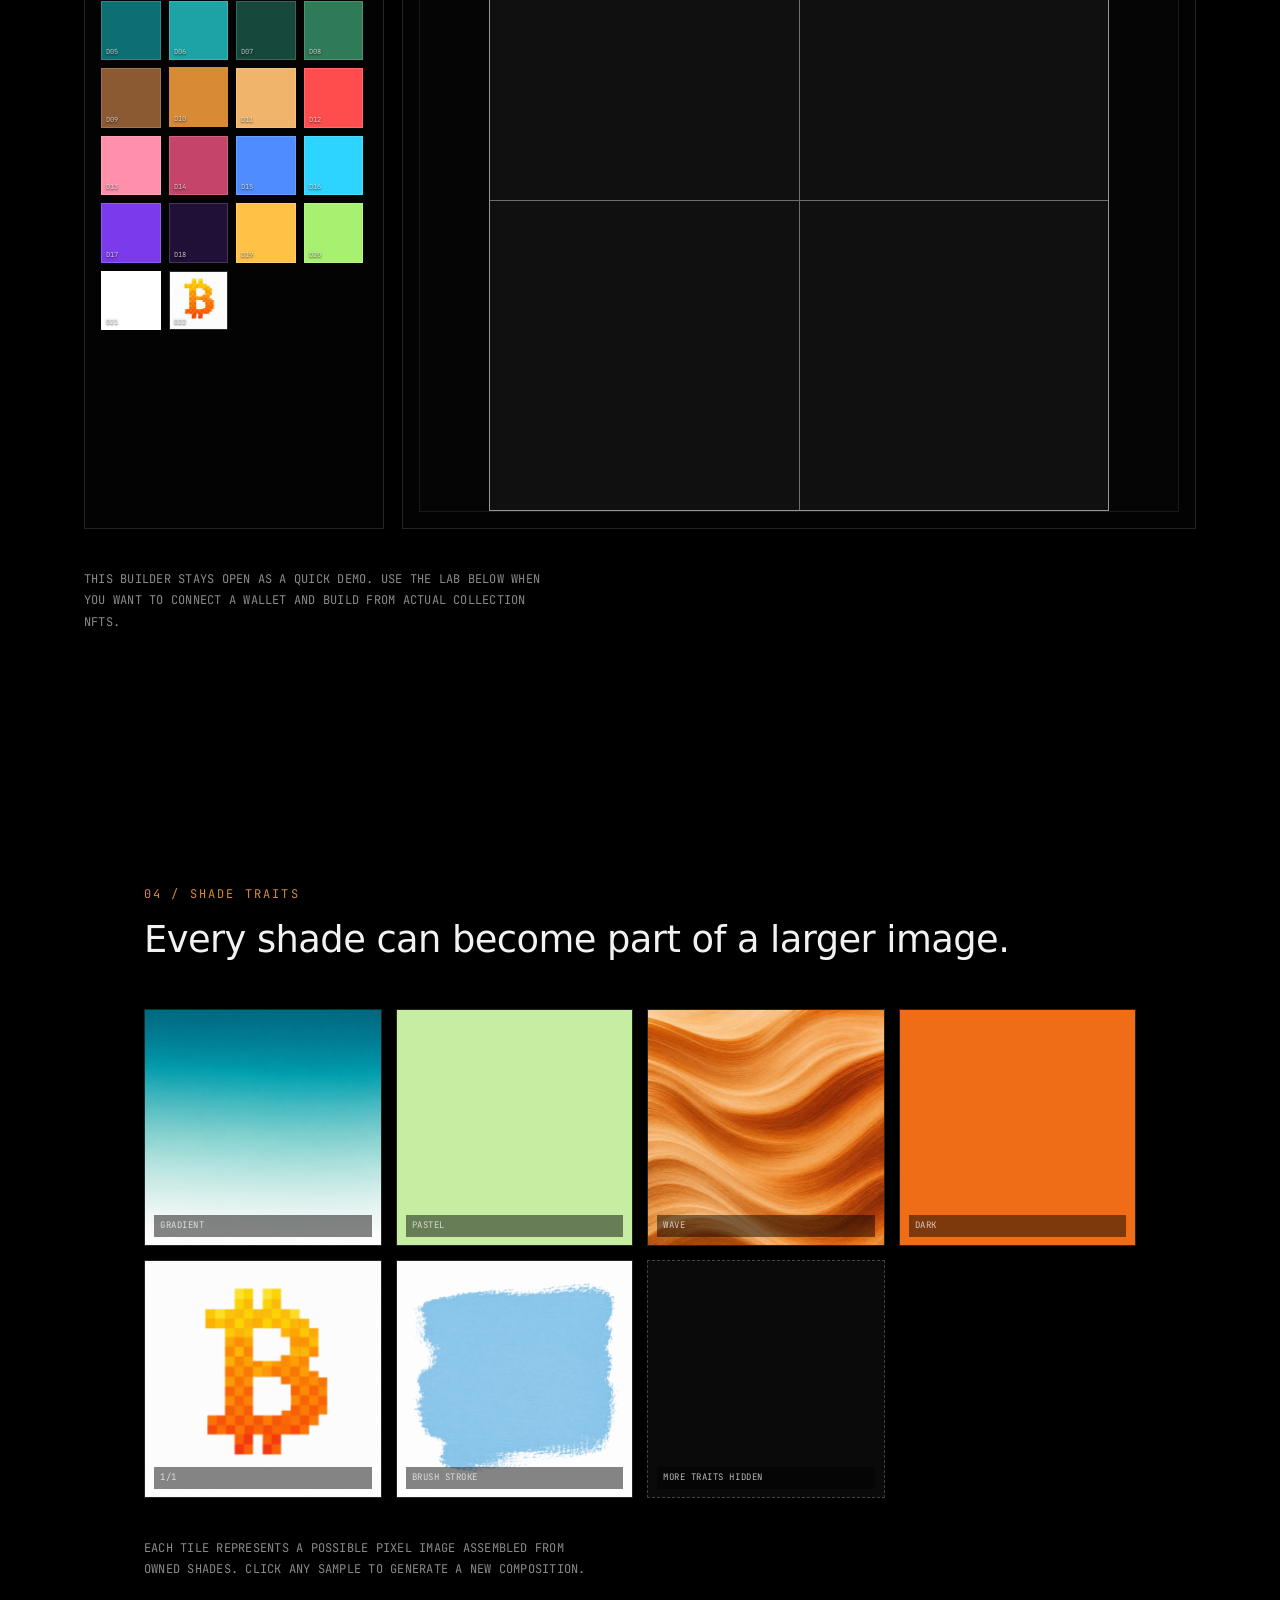
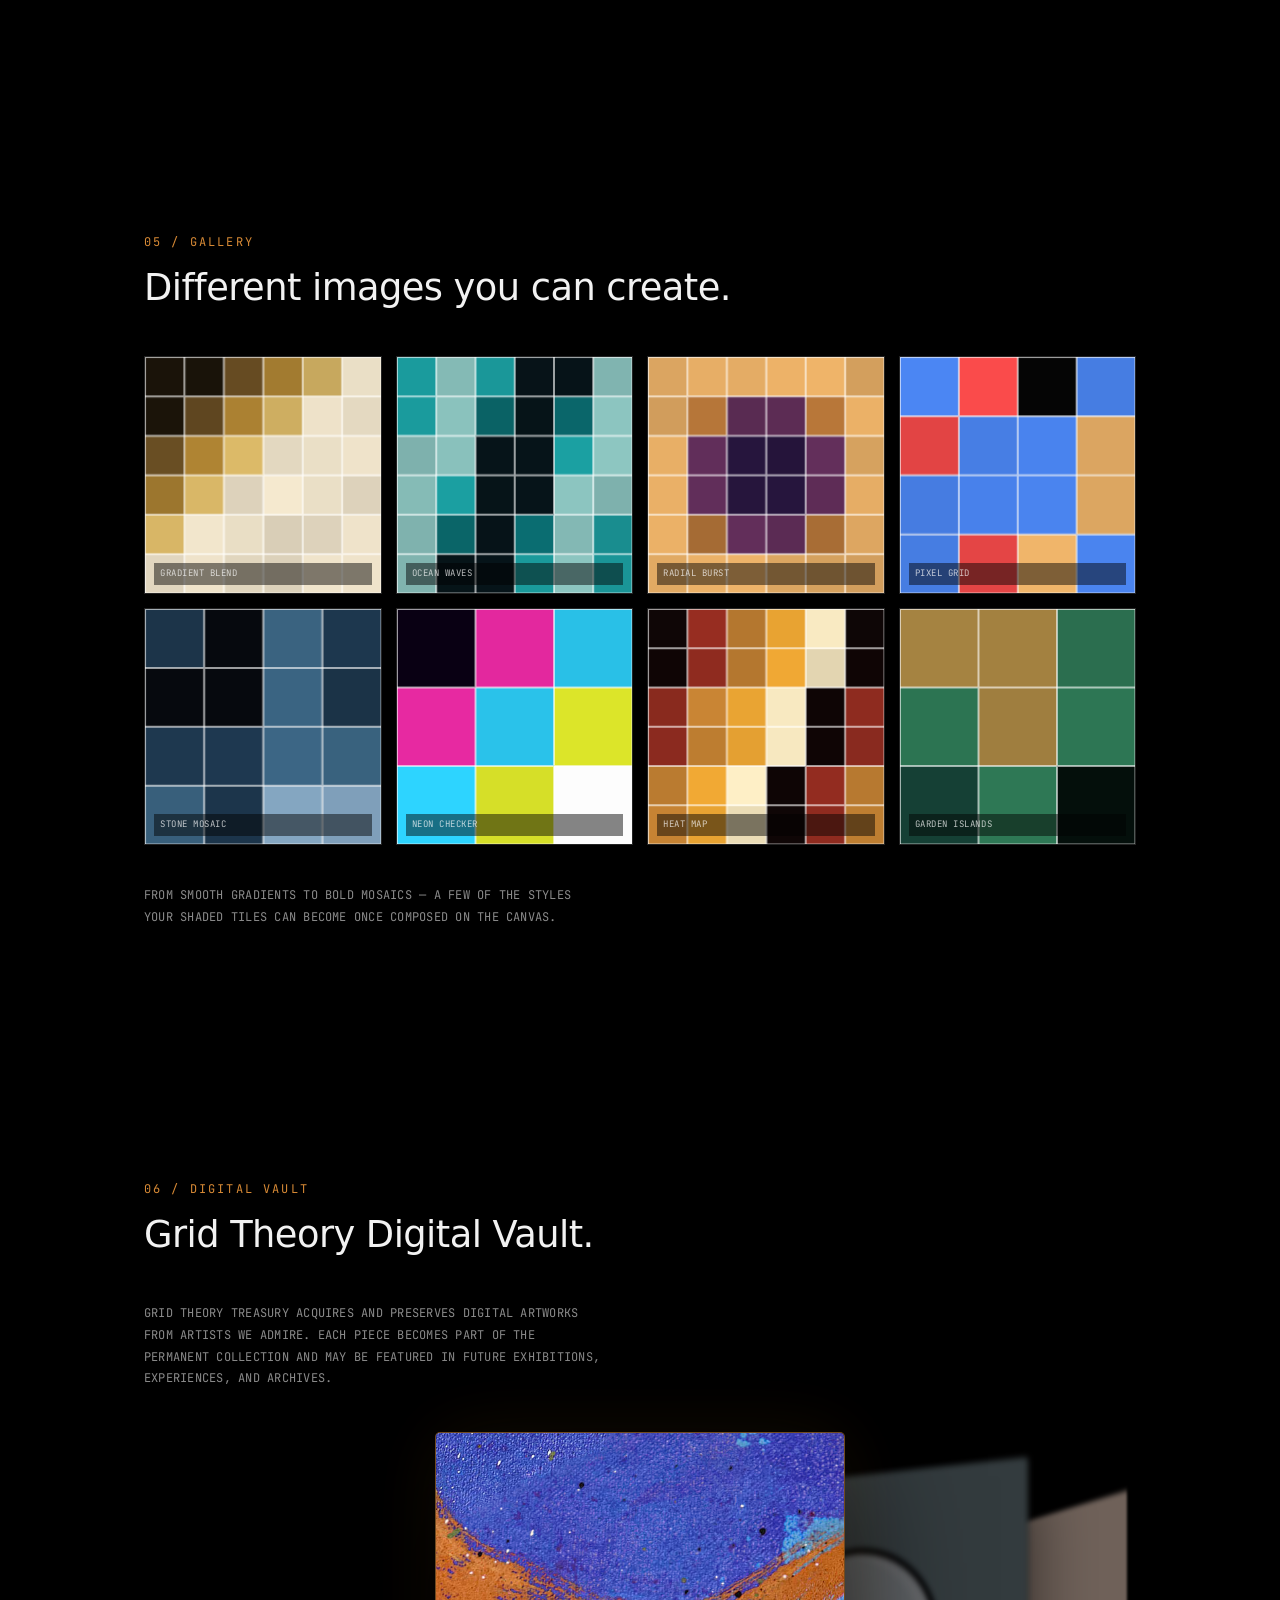
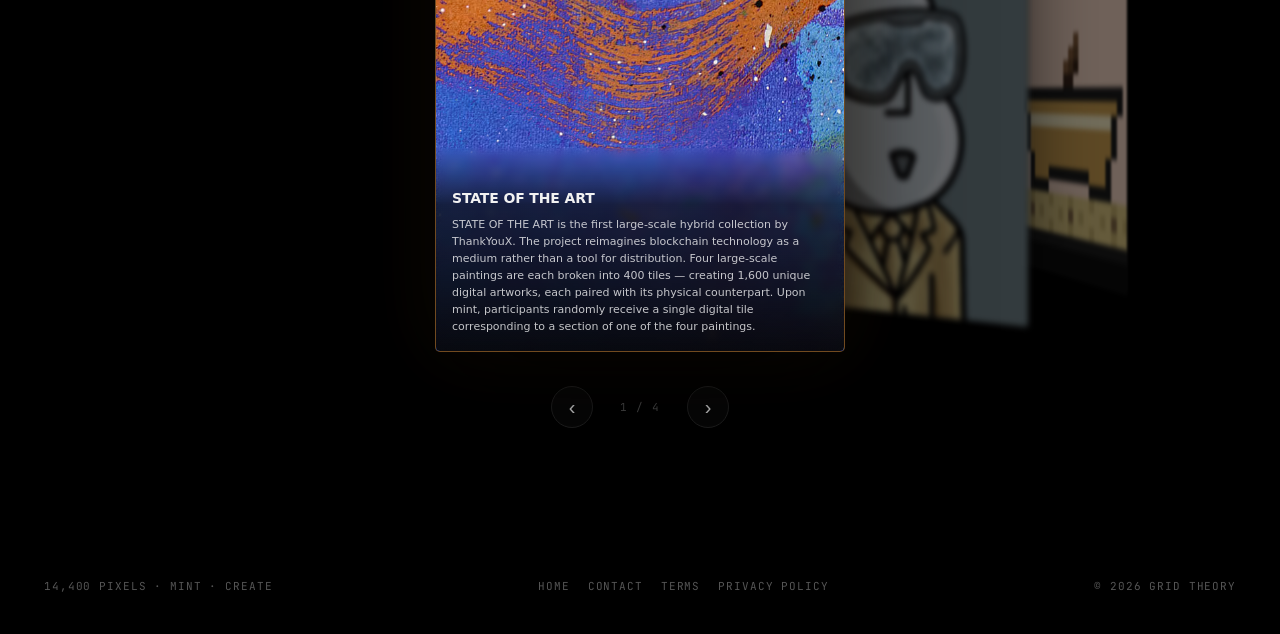
==== commit 0f9340a3: "Add art" ====
--- a/index.html
+++ b/index.html
@@ -16,10 +16,10 @@
   <link rel="preconnect" href="https://fonts.gstatic.com" crossorigin />
   <link href="https://fonts.googleapis.com/css2?family=JetBrains+Mono:wght@400;500&display=swap" rel="stylesheet" />
 
-  <link rel="icon" type="image/png" href="assets/logo-favicon.png?v=69" />
-  <link rel="shortcut icon" type="image/png" href="assets/logo-favicon.png?v=69" />
-  <link rel="apple-touch-icon" href="assets/logo-favicon.png?v=69" />
-  <link rel="stylesheet" href="styles.css?v=69" />
+  <link rel="icon" type="image/png" href="assets/logo-favicon.png?v=71" />
+  <link rel="shortcut icon" type="image/png" href="assets/logo-favicon.png?v=71" />
+  <link rel="apple-touch-icon" href="assets/logo-favicon.png?v=71" />
+  <link rel="stylesheet" href="styles.css?v=71" />
 </head>
 <body>
   <!-- Thin framed border -->
@@ -236,7 +236,7 @@
     </a>
   </div>
 
-  <script src="script.js?v=69"></script>
+  <script src="script.js?v=71"></script>
 <script data-pplx-inline-edit>
 (function () {
   if (window === window.top) return;
--- a/styles.css
+++ b/styles.css
@@ -1530,6 +1530,8 @@
 
   .pixel-art-preview {
     width: min(100%, 340px);
+    align-self: center;   /* centre the animated hero image on phones */
+    margin: 0 auto;
   }
 
   .panel {
@@ -1630,20 +1632,27 @@
 
   .footer {
     flex-direction: column;
-    gap: 8px;
-    align-items: flex-start;
-    padding-bottom: 18px;
-  }
+    align-items: center;
+    text-align: center;
+    gap: 14px;
+    padding: 28px var(--pad-x) 14px;
+  }
+  .foot-links {
+    justify-content: center;
+    gap: 10px 18px;
+  }
+  .foot-copy { order: 3; }
 
   /* On mobile the corner social buttons floated over content — let them flow
-     at the bottom of the page (inside the frame) instead of overlapping. */
+     centered at the bottom of the page (inside the frame), clear of the footer. */
   .social {
     position: relative;   /* relative (not static) so it stays above body::before */
     inset: auto;
     z-index: 1;
     justify-content: center;
     gap: 10px;
-    padding: 6px var(--pad-x) calc(var(--frame-inset) + 40px);
+    margin-top: 2px;
+    padding: 0 var(--pad-x) calc(var(--frame-inset) + 22px);
   }
 
   /* Solid backdrop behind the fixed header so page content doesn't bleed
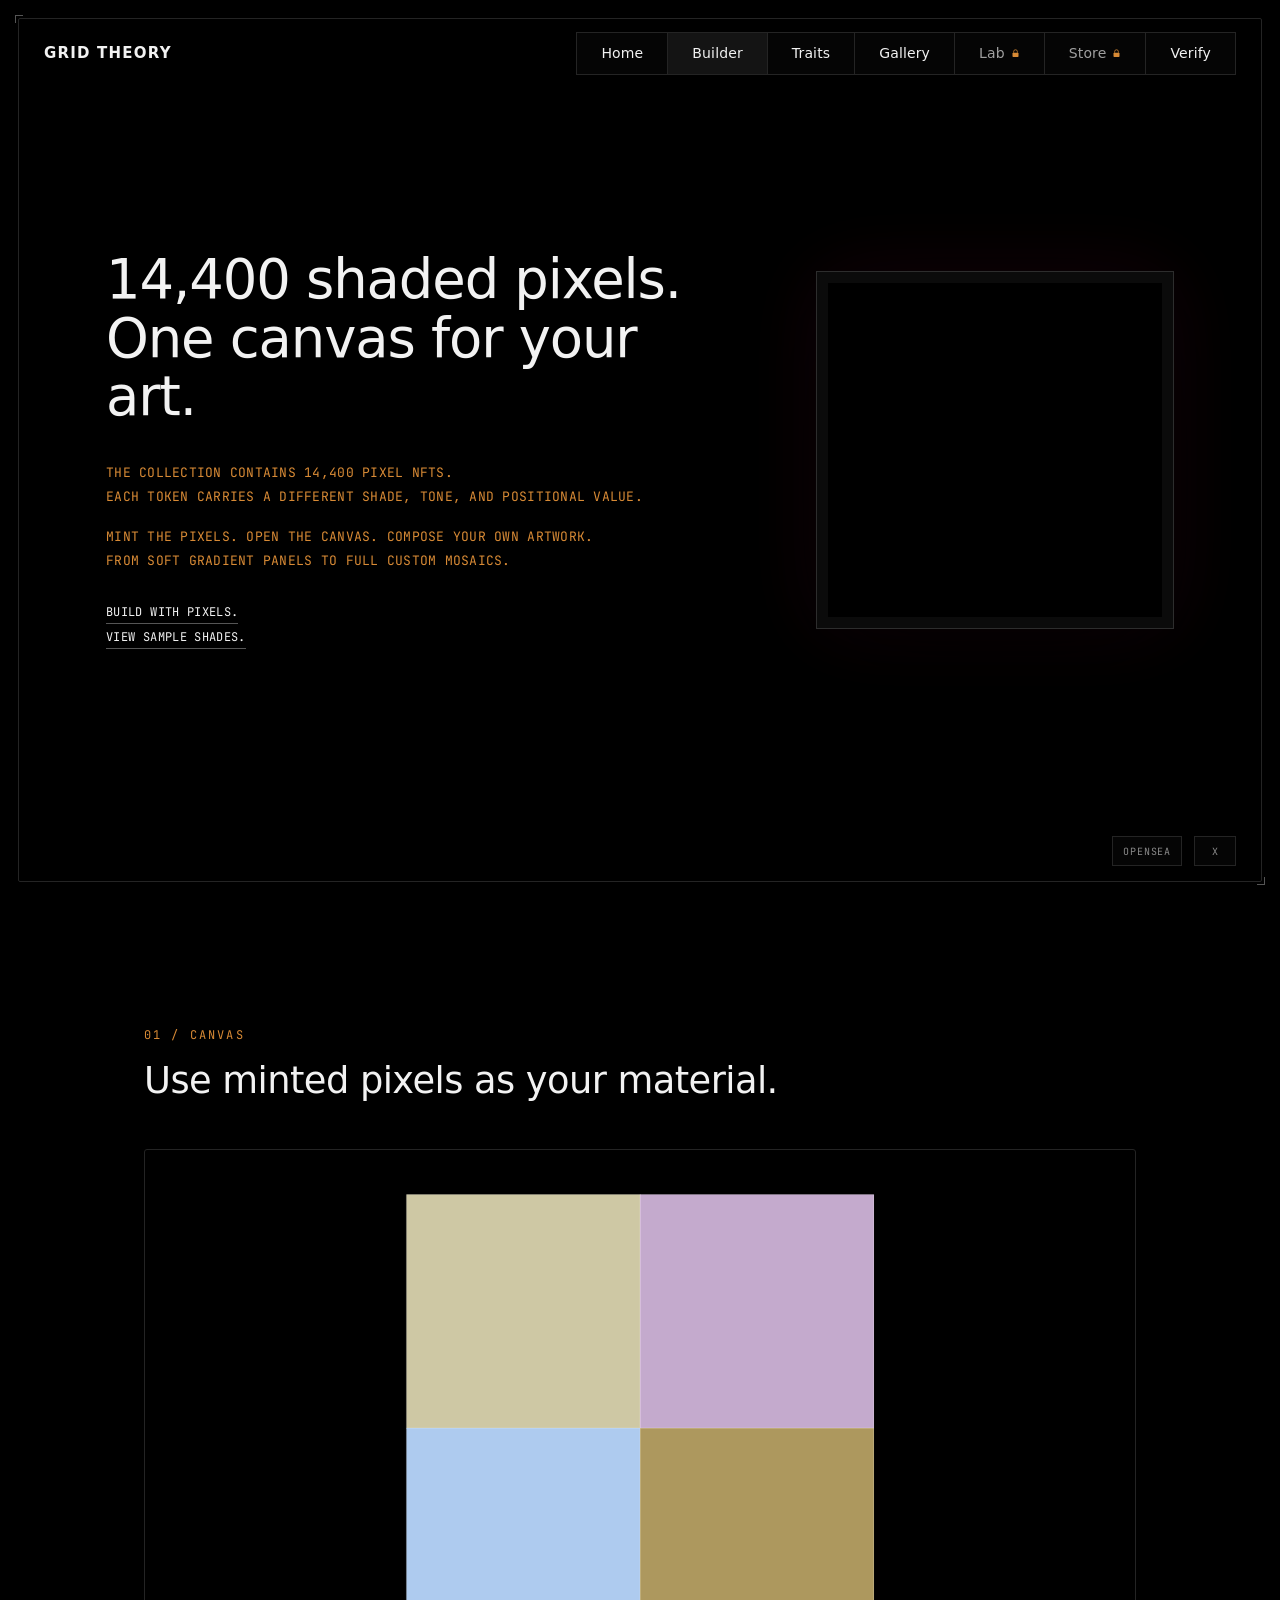
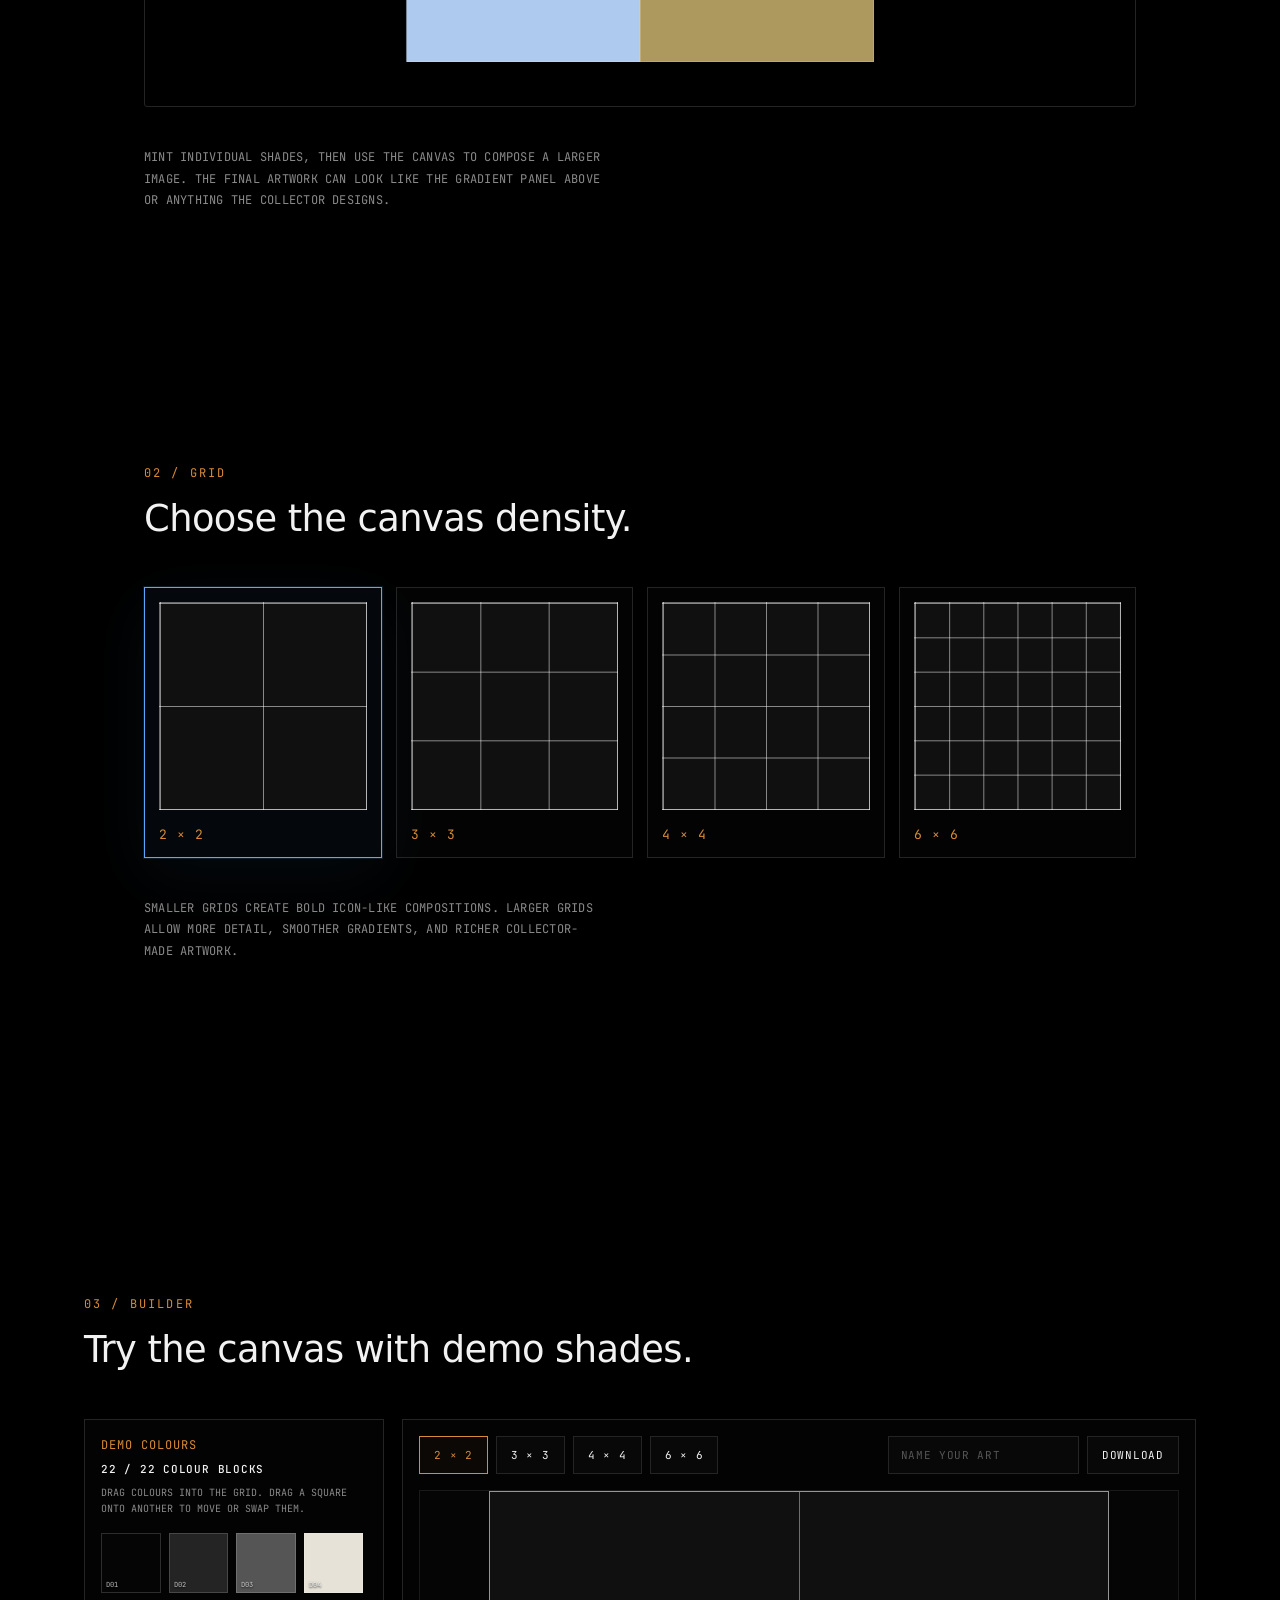
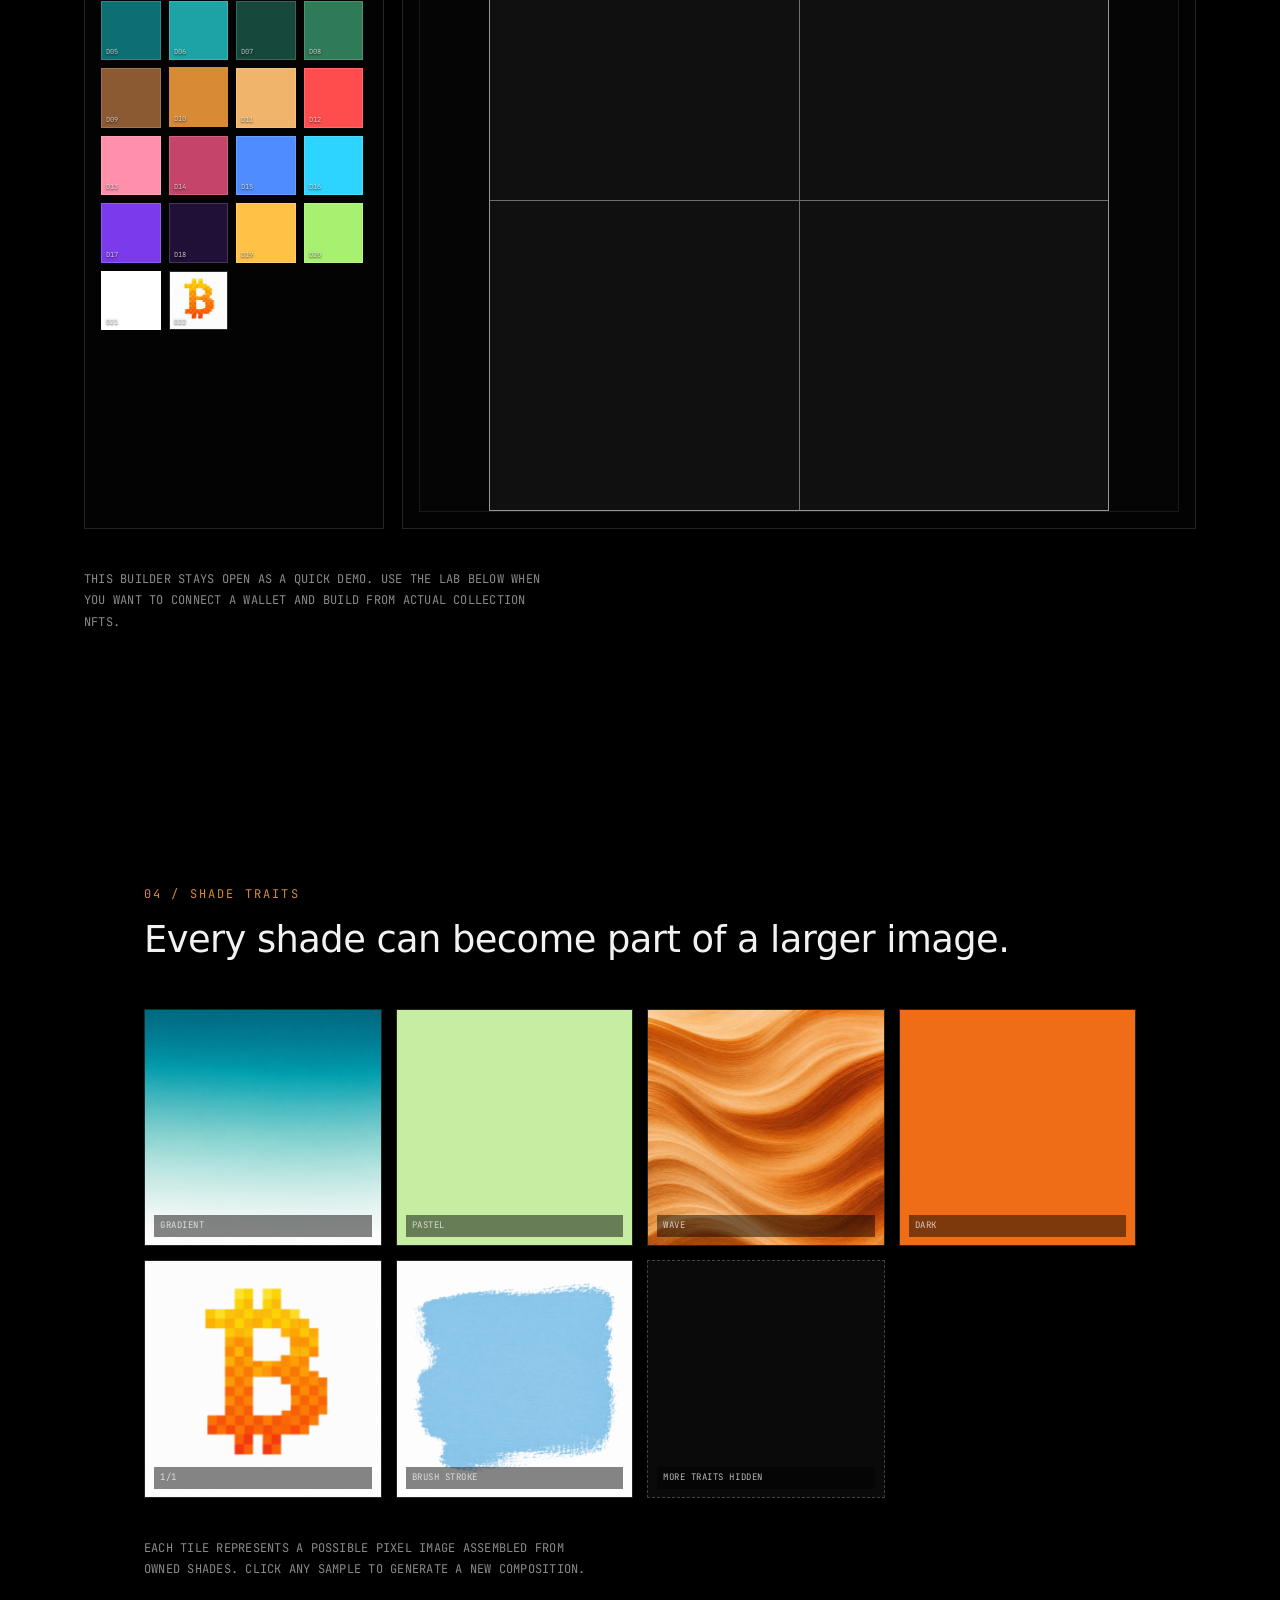
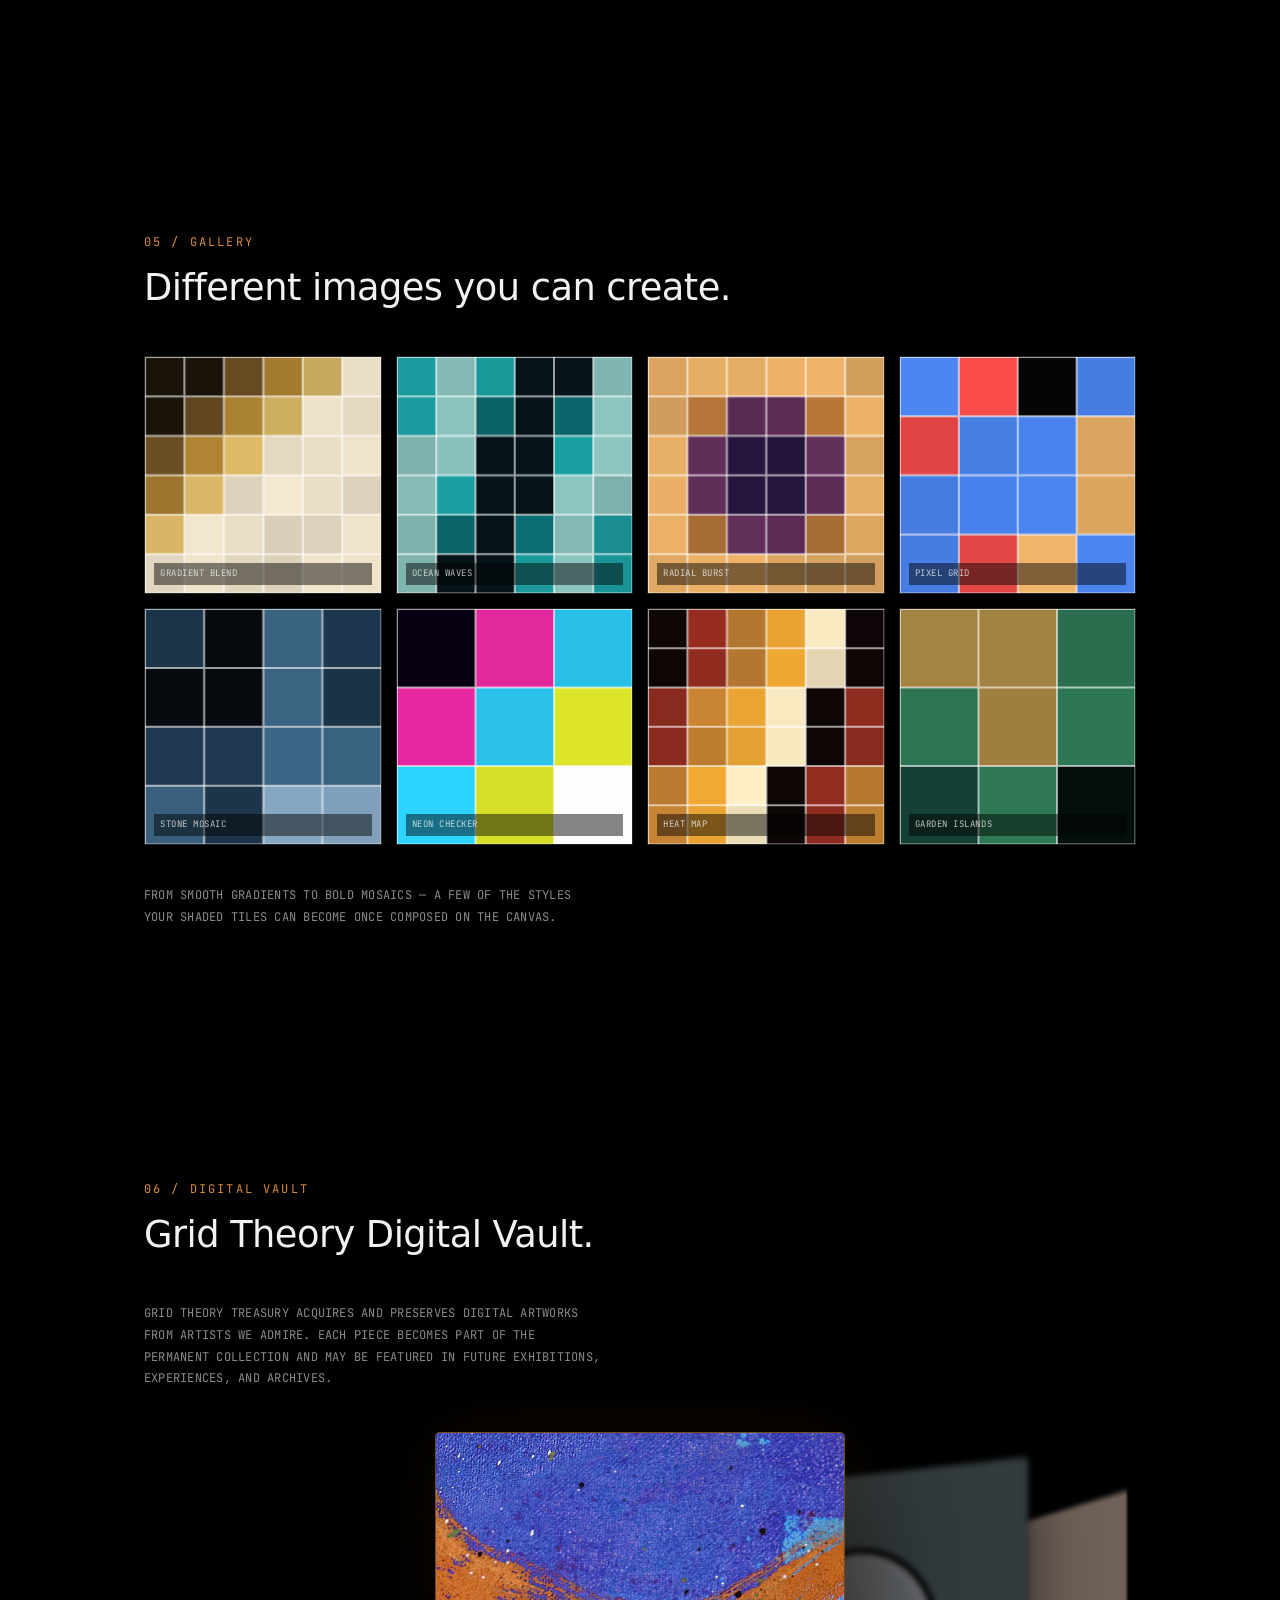
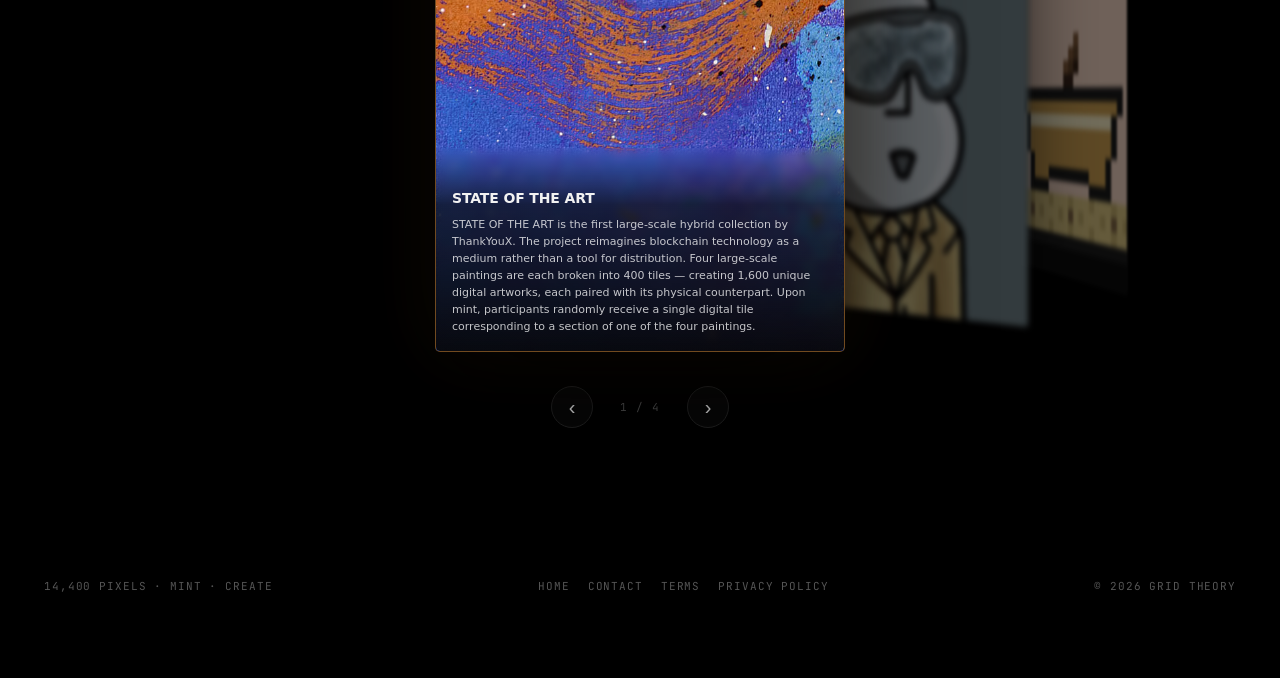
==== commit 2a8bd4c2: "Add art" ====
--- a/index.html
+++ b/index.html
@@ -16,10 +16,10 @@
   <link rel="preconnect" href="https://fonts.gstatic.com" crossorigin />
   <link href="https://fonts.googleapis.com/css2?family=JetBrains+Mono:wght@400;500&display=swap" rel="stylesheet" />
 
-  <link rel="icon" type="image/png" href="assets/logo-favicon.png?v=71" />
-  <link rel="shortcut icon" type="image/png" href="assets/logo-favicon.png?v=71" />
-  <link rel="apple-touch-icon" href="assets/logo-favicon.png?v=71" />
-  <link rel="stylesheet" href="styles.css?v=71" />
+  <link rel="icon" type="image/png" href="assets/logo-favicon.png?v=72" />
+  <link rel="shortcut icon" type="image/png" href="assets/logo-favicon.png?v=72" />
+  <link rel="apple-touch-icon" href="assets/logo-favicon.png?v=72" />
+  <link rel="stylesheet" href="styles.css?v=72" />
 </head>
 <body>
   <!-- Thin framed border -->
@@ -236,7 +236,7 @@
     </a>
   </div>
 
-  <script src="script.js?v=71"></script>
+  <script src="script.js?v=72"></script>
 <script data-pplx-inline-edit>
 (function () {
   if (window === window.top) return;
--- a/styles.css
+++ b/styles.css
@@ -1354,7 +1354,8 @@
   display: flex;
   justify-content: space-between;
   align-items: center;
-  padding: 24px calc(var(--frame-inset) + 26px) calc(var(--frame-inset) + 22px);
+  /* extra bottom space so footer text clears the fixed corner social buttons */
+  padding: 24px calc(var(--frame-inset) + 26px) calc(var(--frame-inset) + 66px);
   font-family: var(--font-mono);
   font-size: 11px;
   letter-spacing: 0.08em;
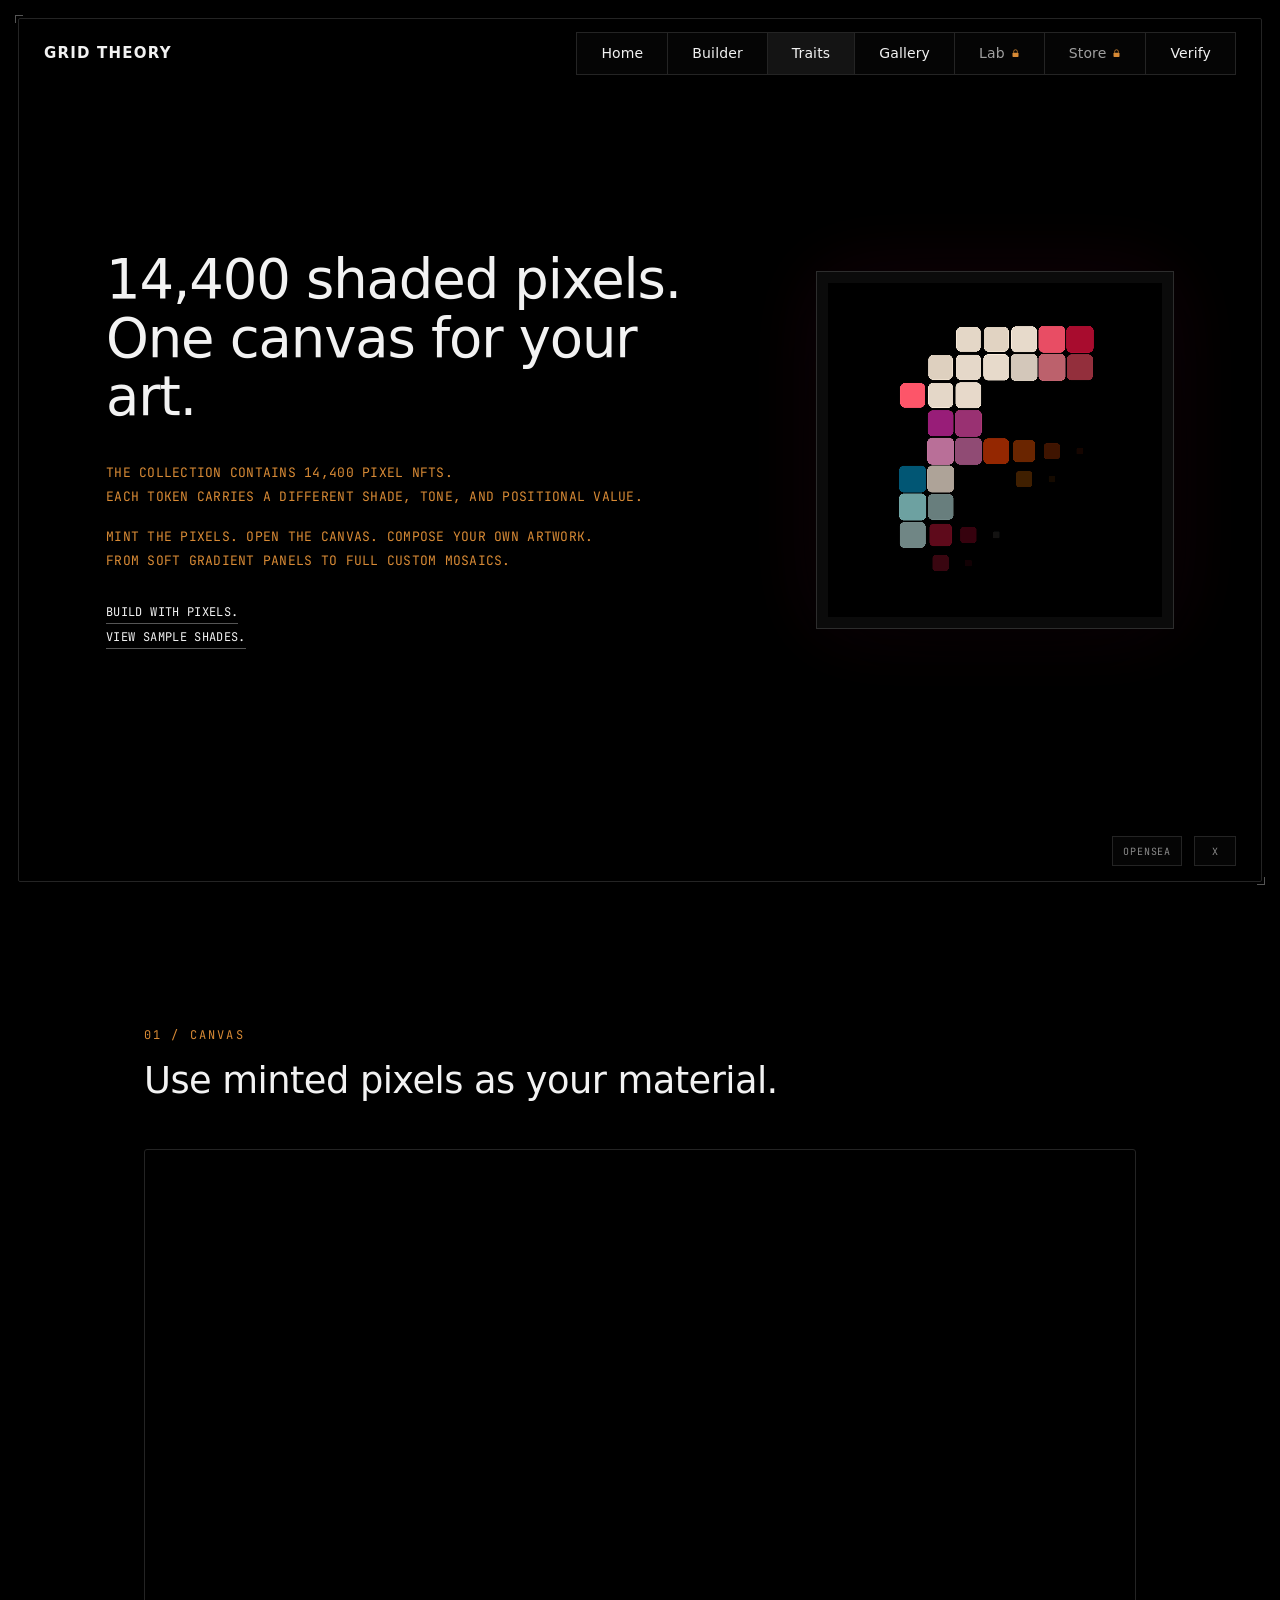
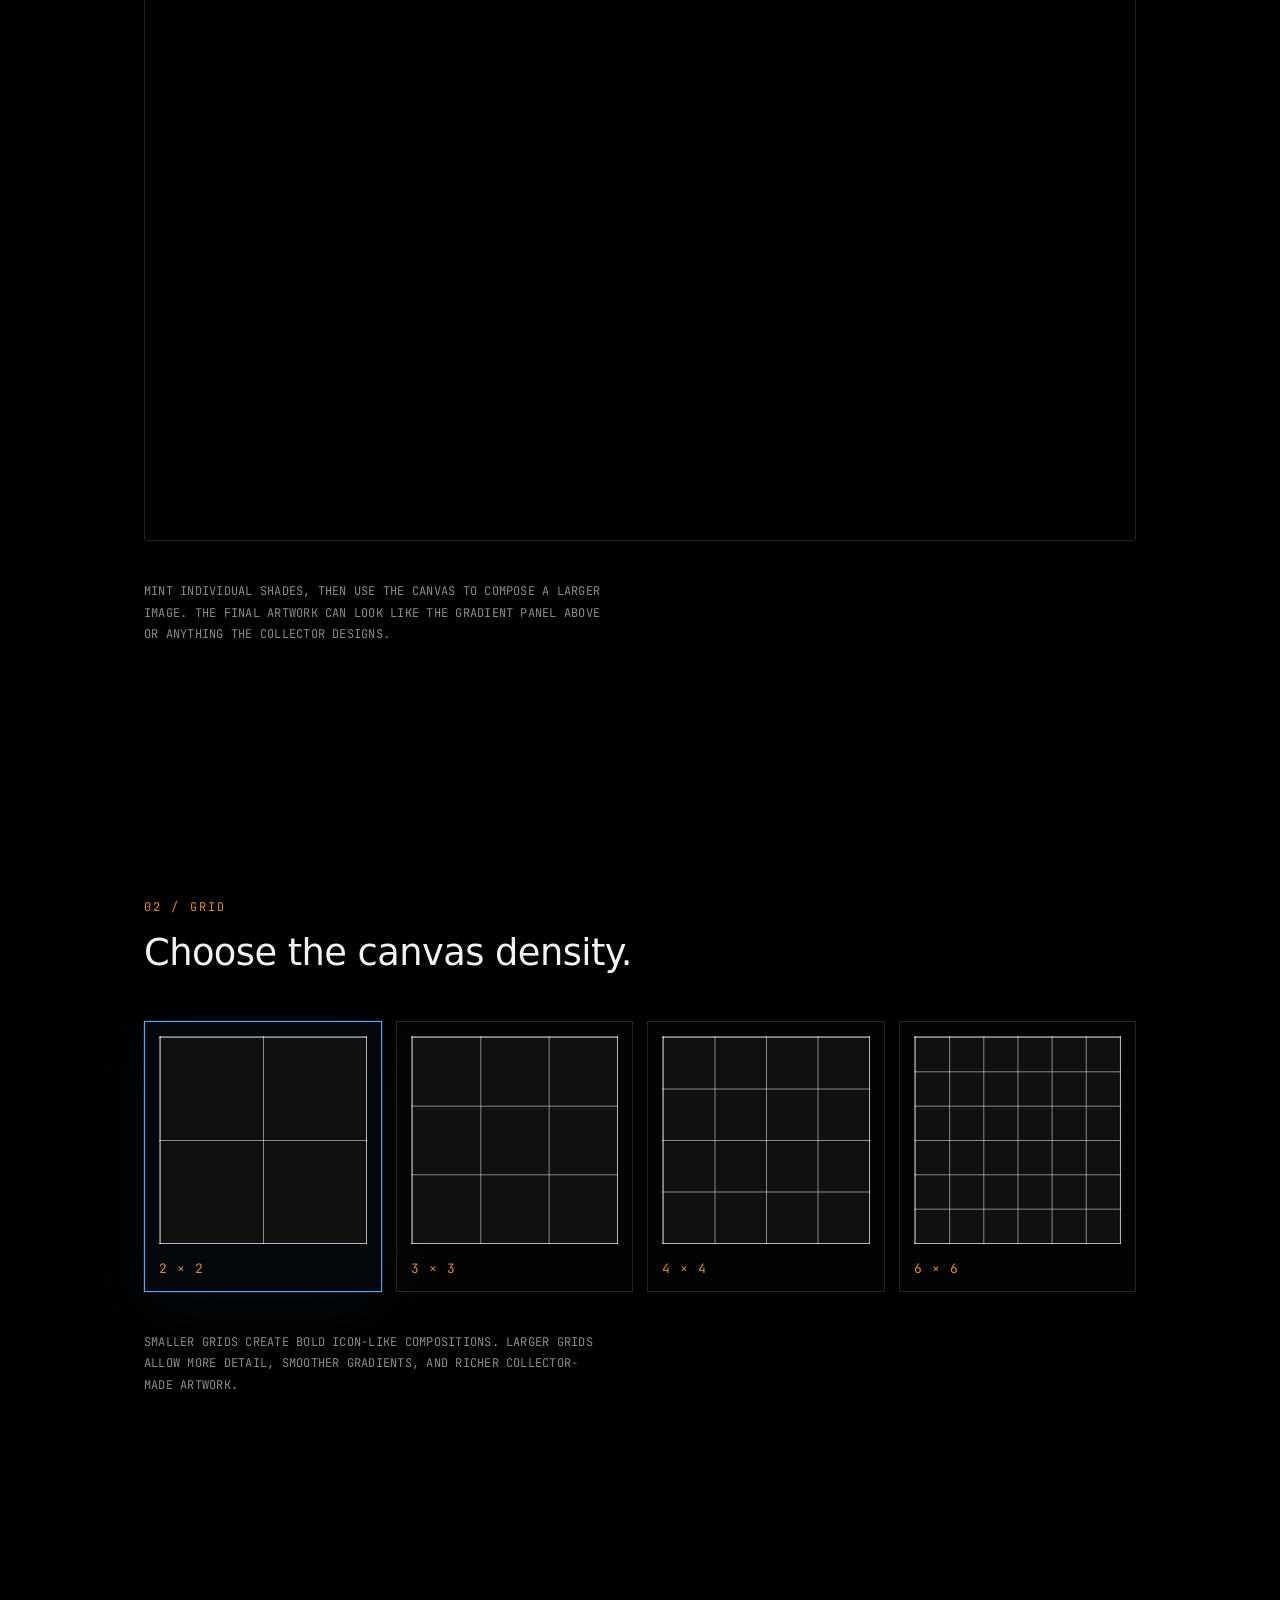
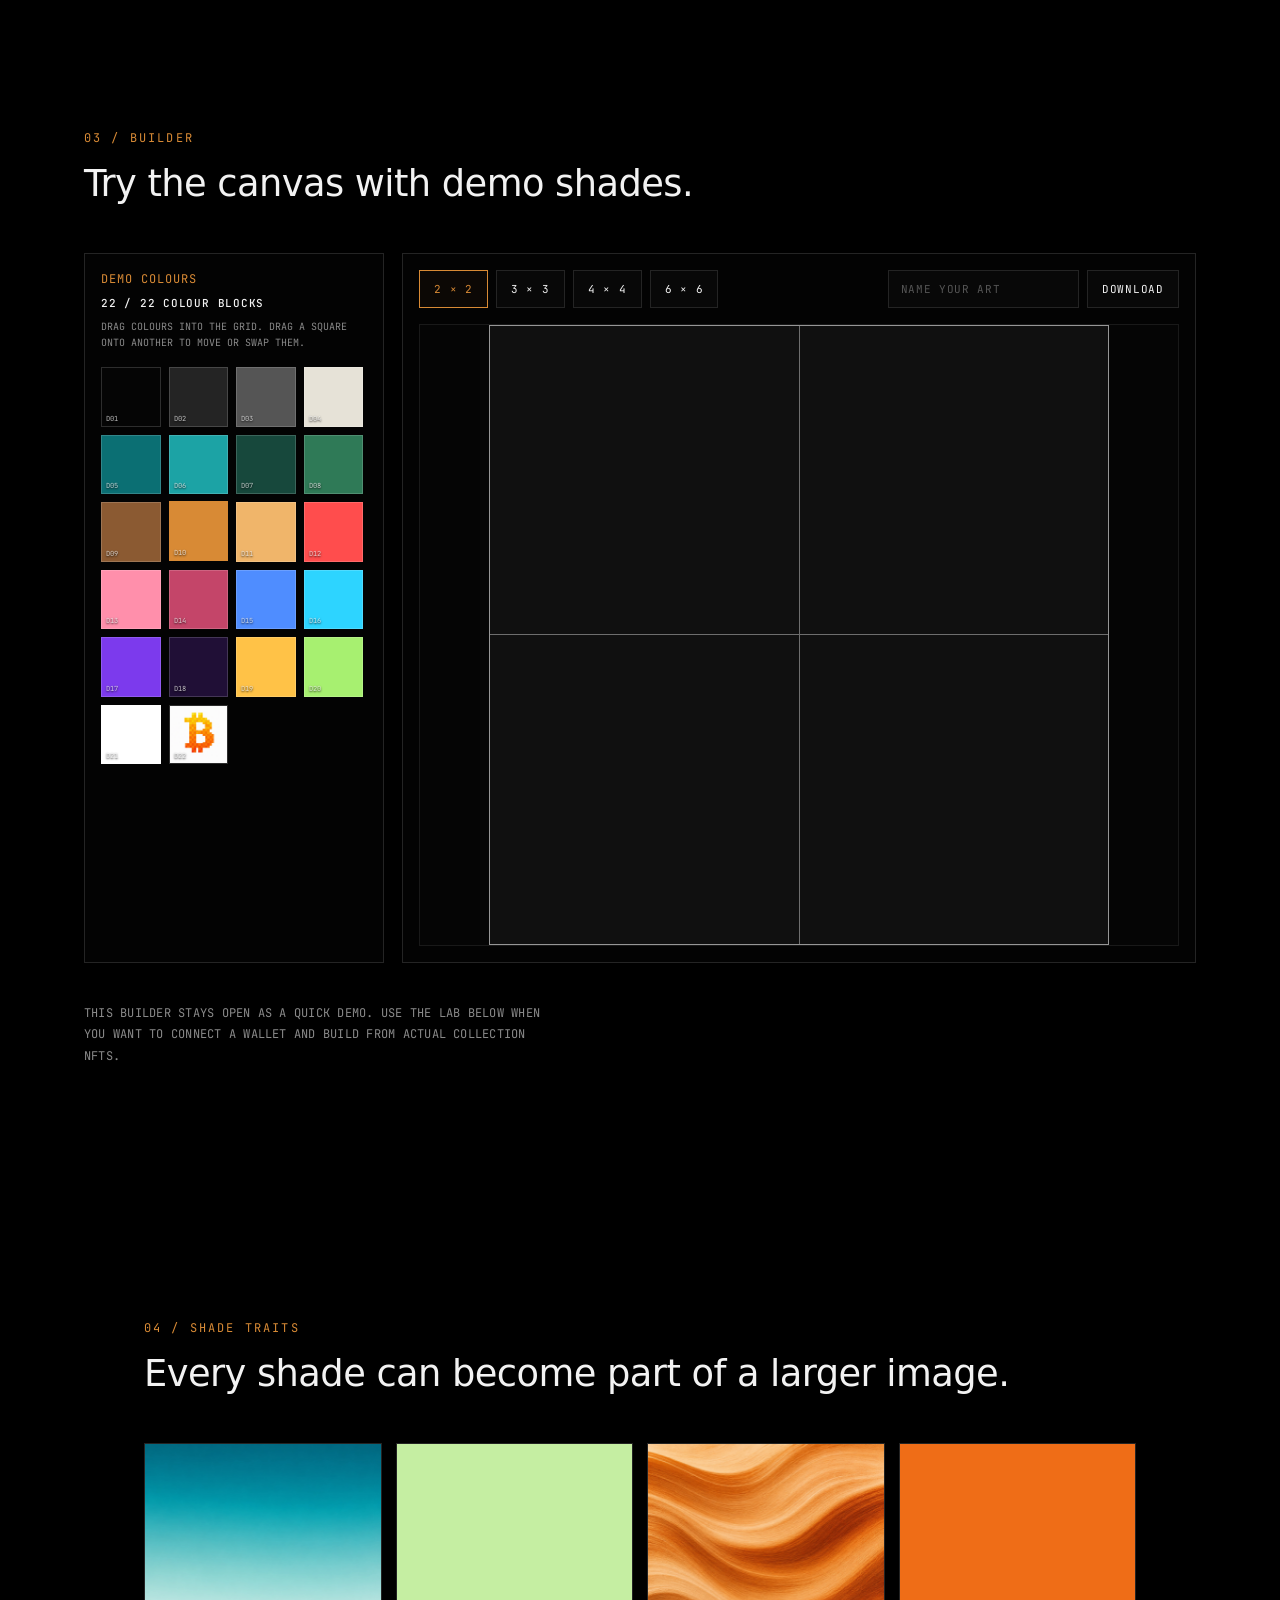
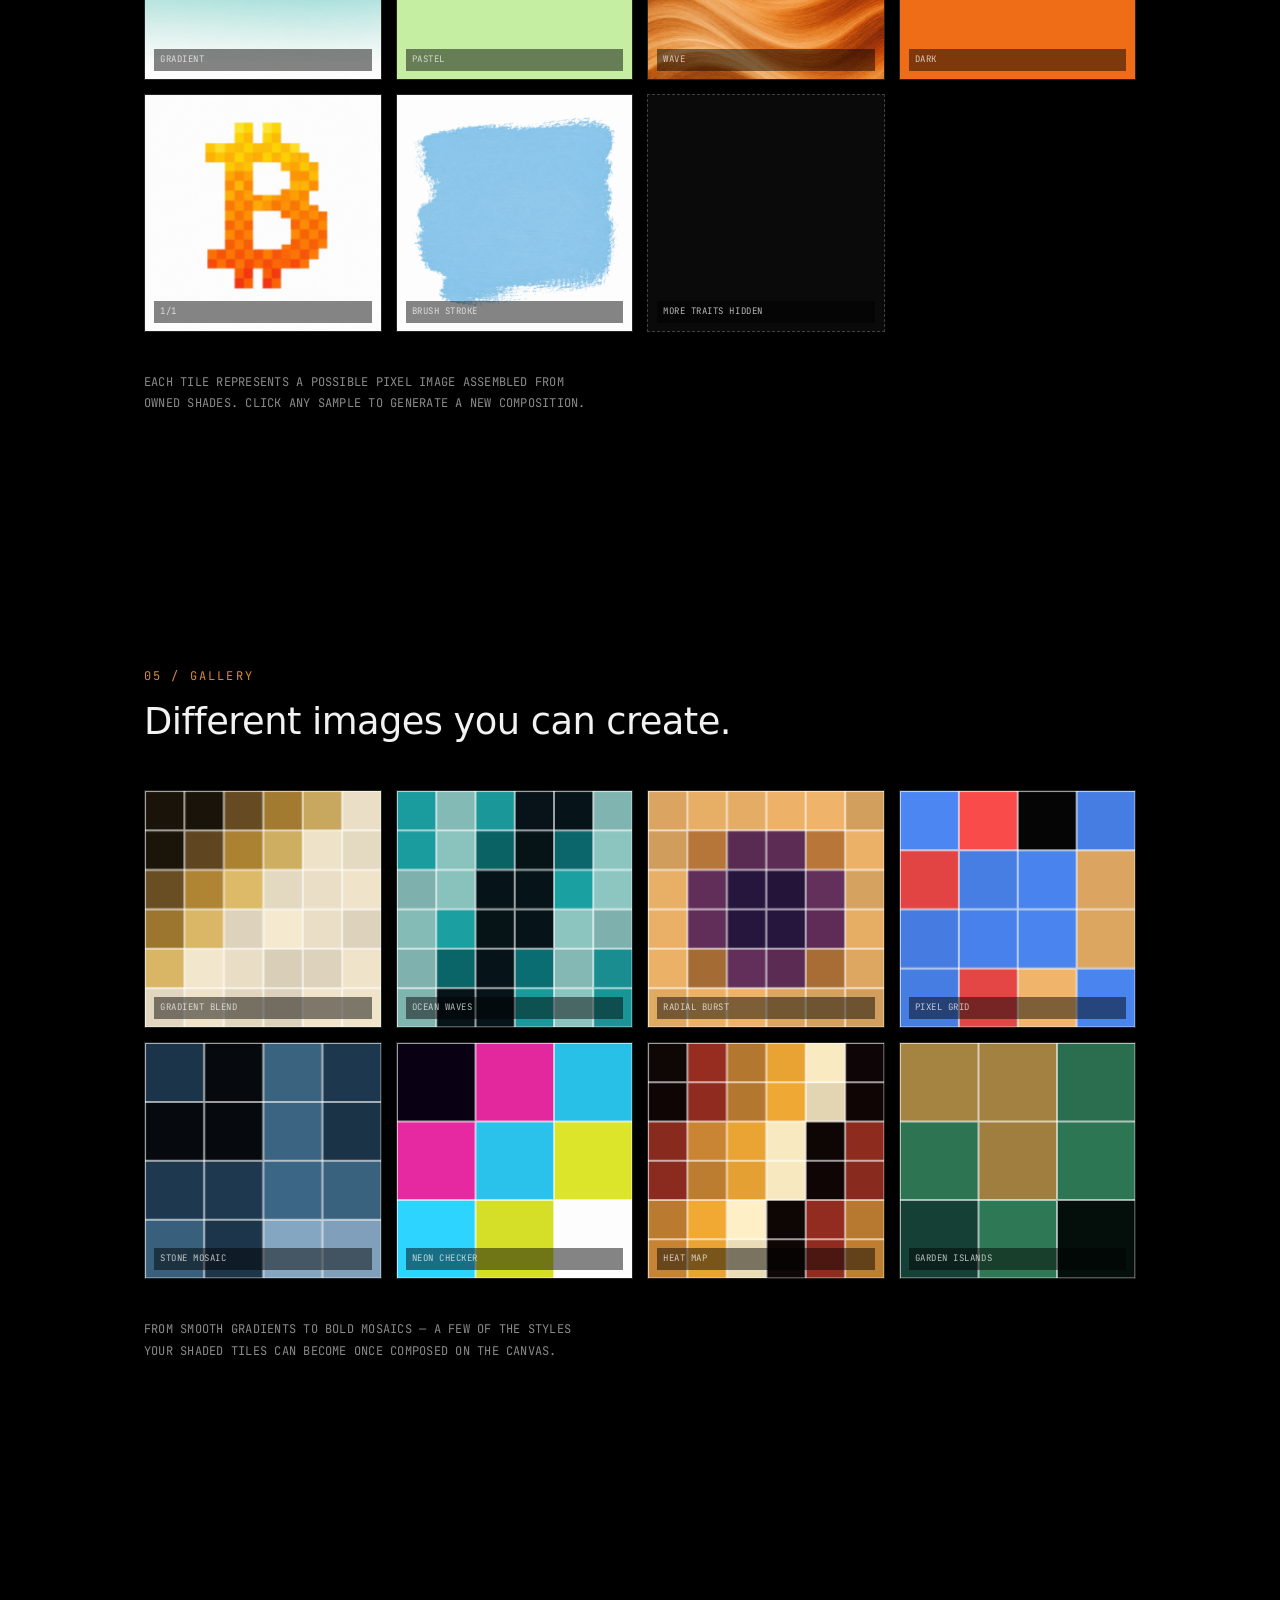
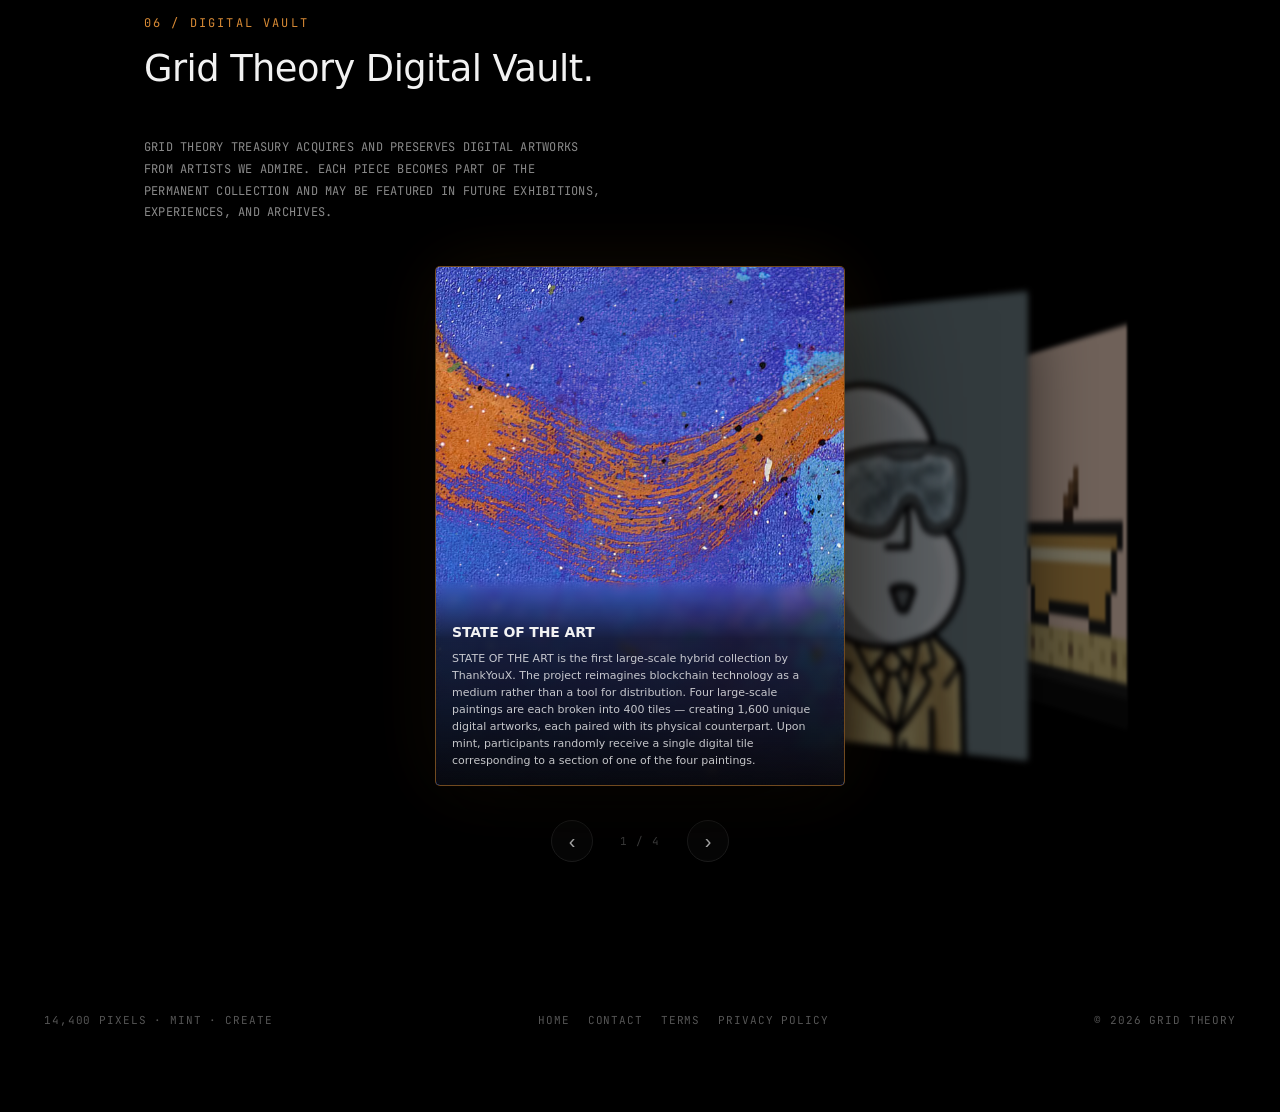
==== commit f4f63b6e: "design" ====
--- a/index.html
+++ b/index.html
@@ -79,7 +79,9 @@
       </div>
 
       <div class="canvas-stage">
-        <canvas id="field" aria-label="Static shaded pixel canvas preview"></canvas>
+        <video class="canvas-video" autoplay loop muted playsinline aria-label="Minted pixel canvas animation">
+          <source src="grid scroll seq.MP4" type="video/mp4" />
+        </video>
       </div>
 
       <p class="panel-note">
--- a/styles.css
+++ b/styles.css
@@ -440,11 +440,13 @@
   position: relative;
   border: 1px solid var(--line);
   border-radius: 3px;
-  aspect-ratio: 16 / 9;
+  aspect-ratio: 1;
   overflow: hidden;
   background: #000000;
 }
 #field { width: 100%; height: 100%; display: block; cursor: crosshair; }
+.canvas-stage { display: flex; align-items: center; justify-content: center; }
+.canvas-video { width: 70%; height: 70%; display: block; object-fit: contain; }
 .canvas-readout {
   position: absolute;
   bottom: 14px; left: 16px;
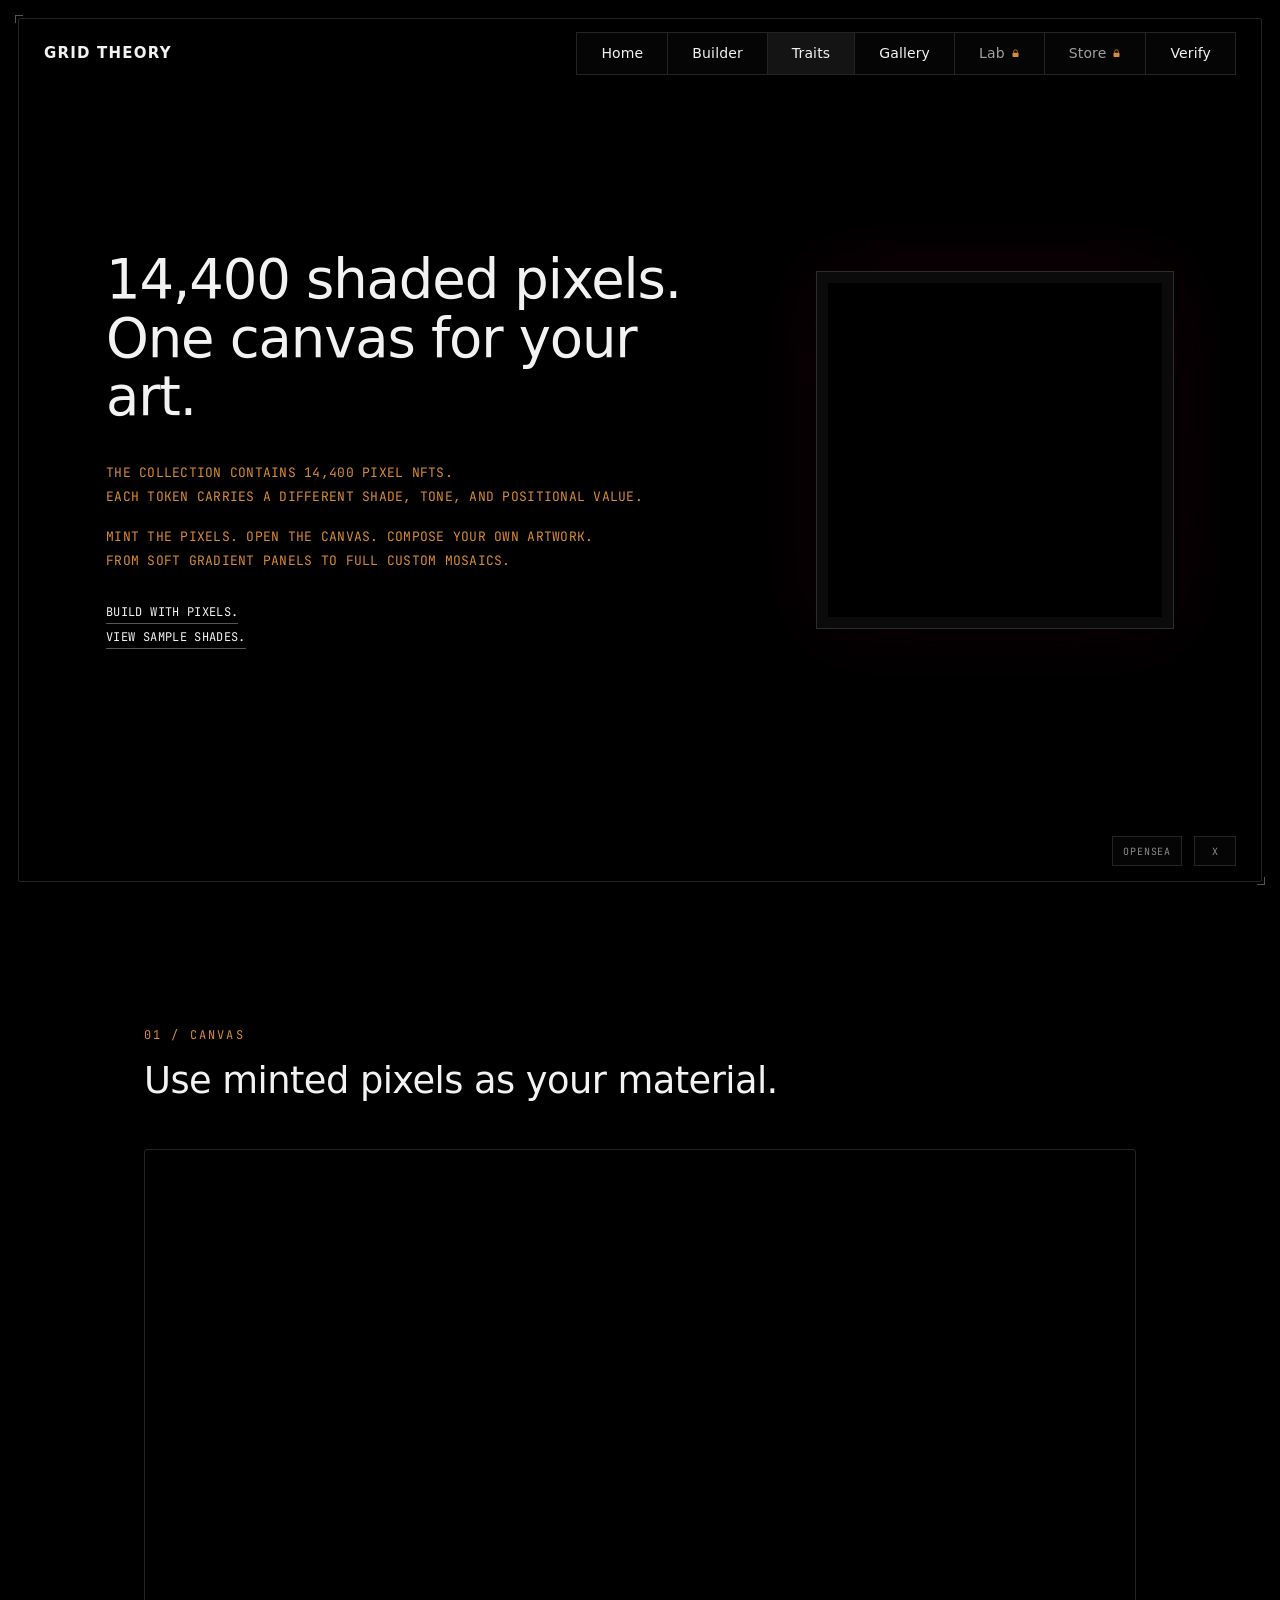
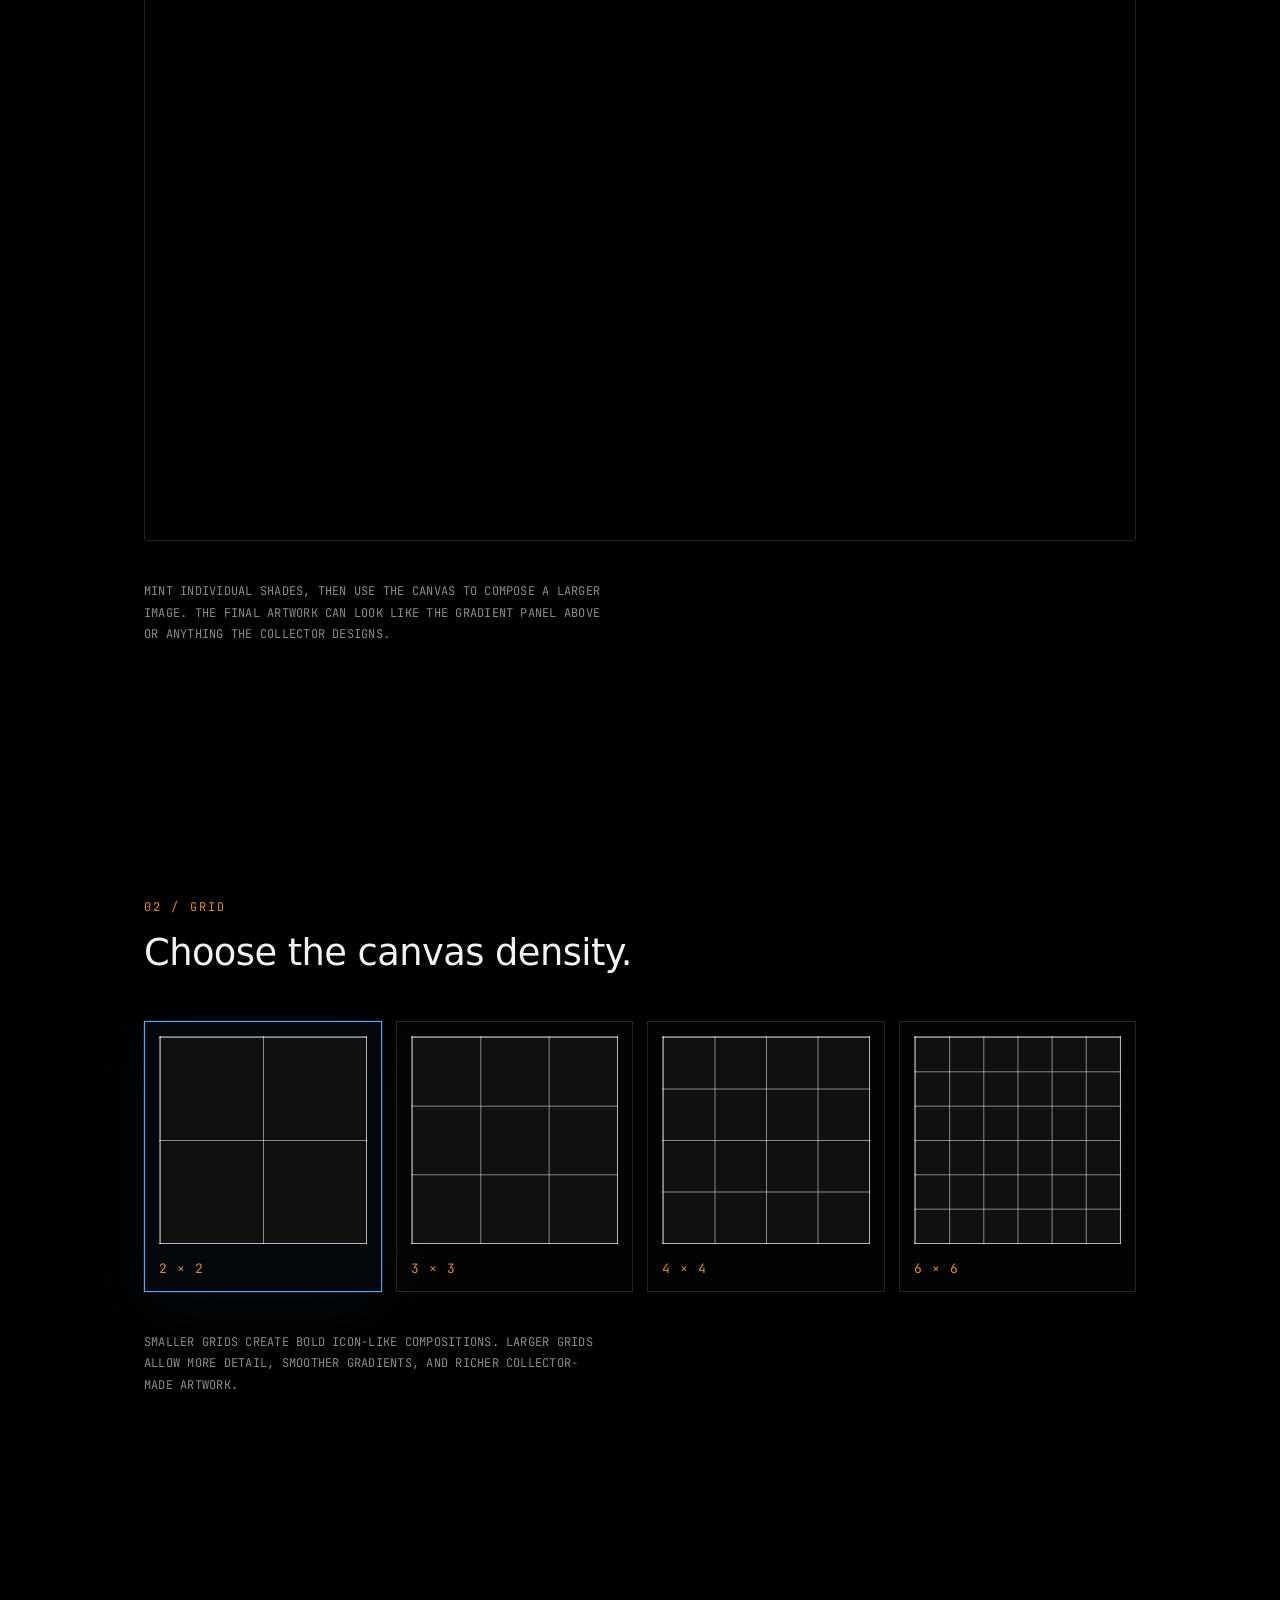
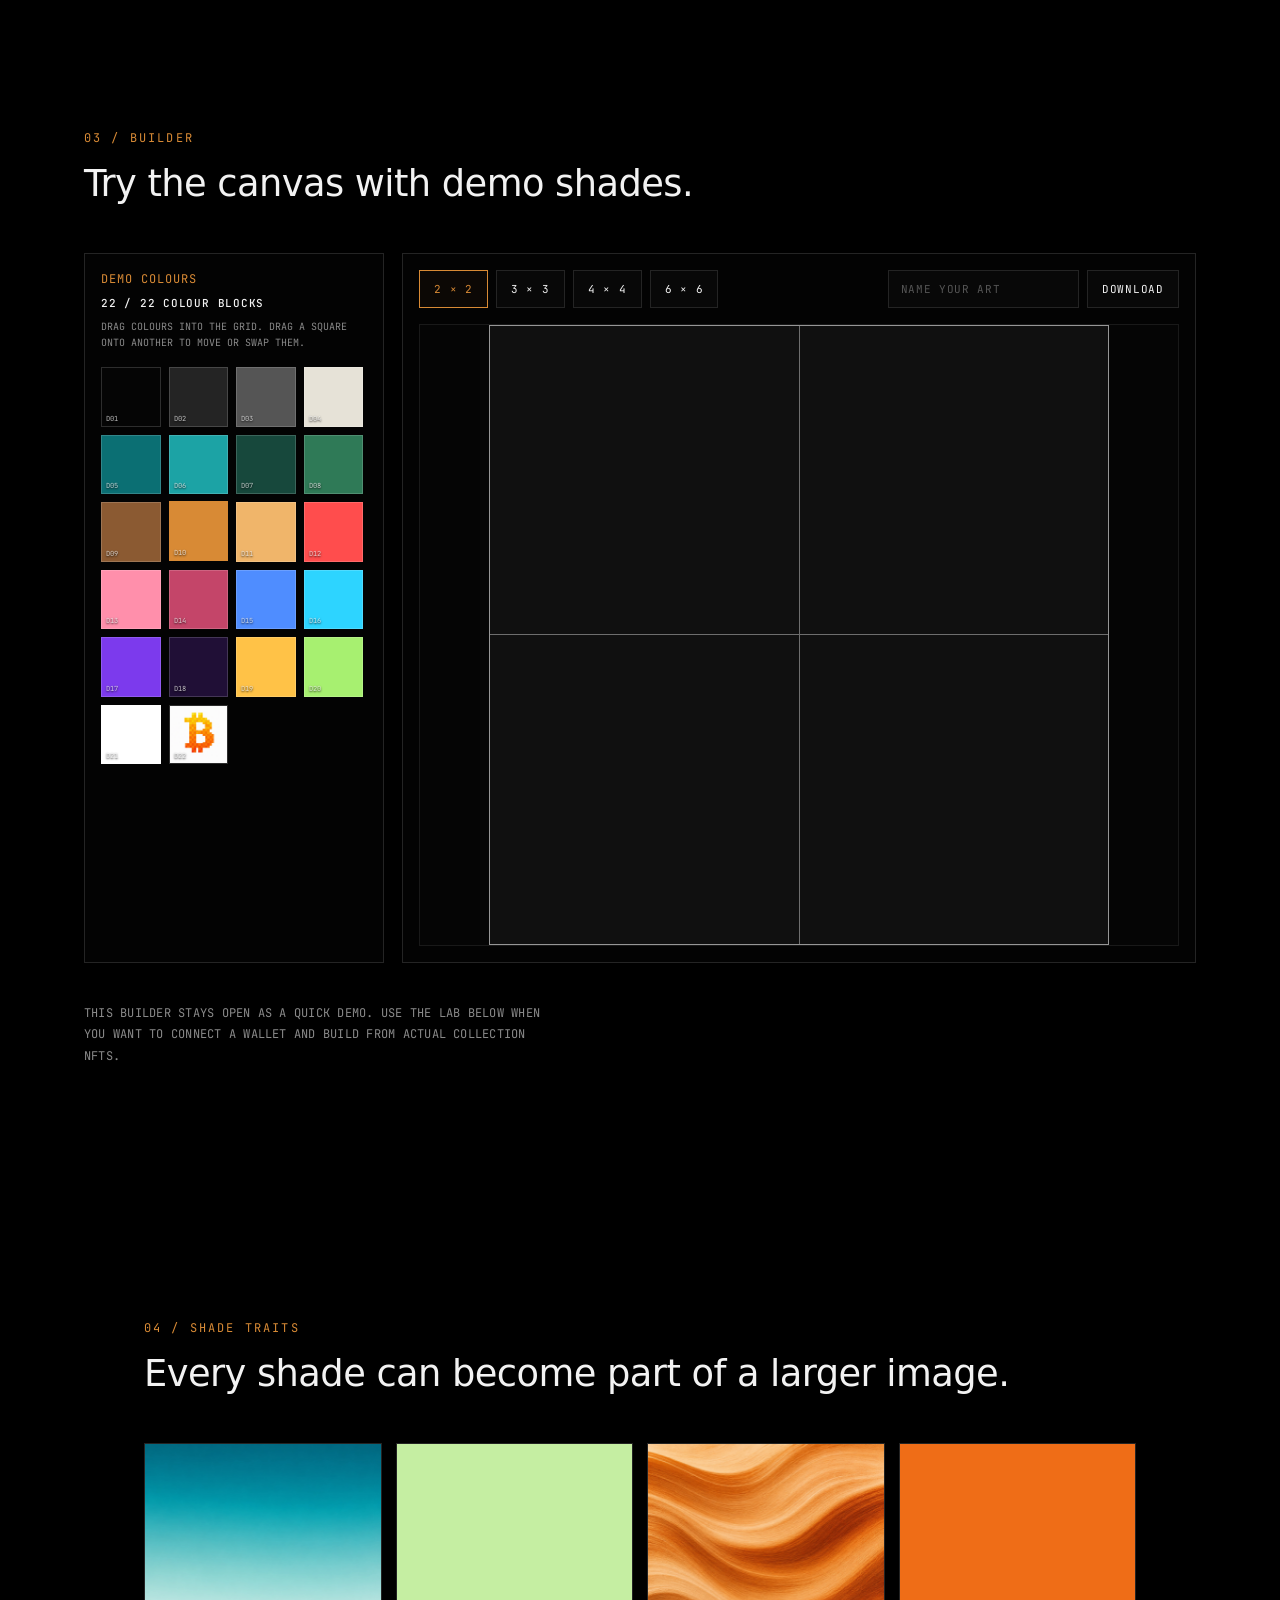
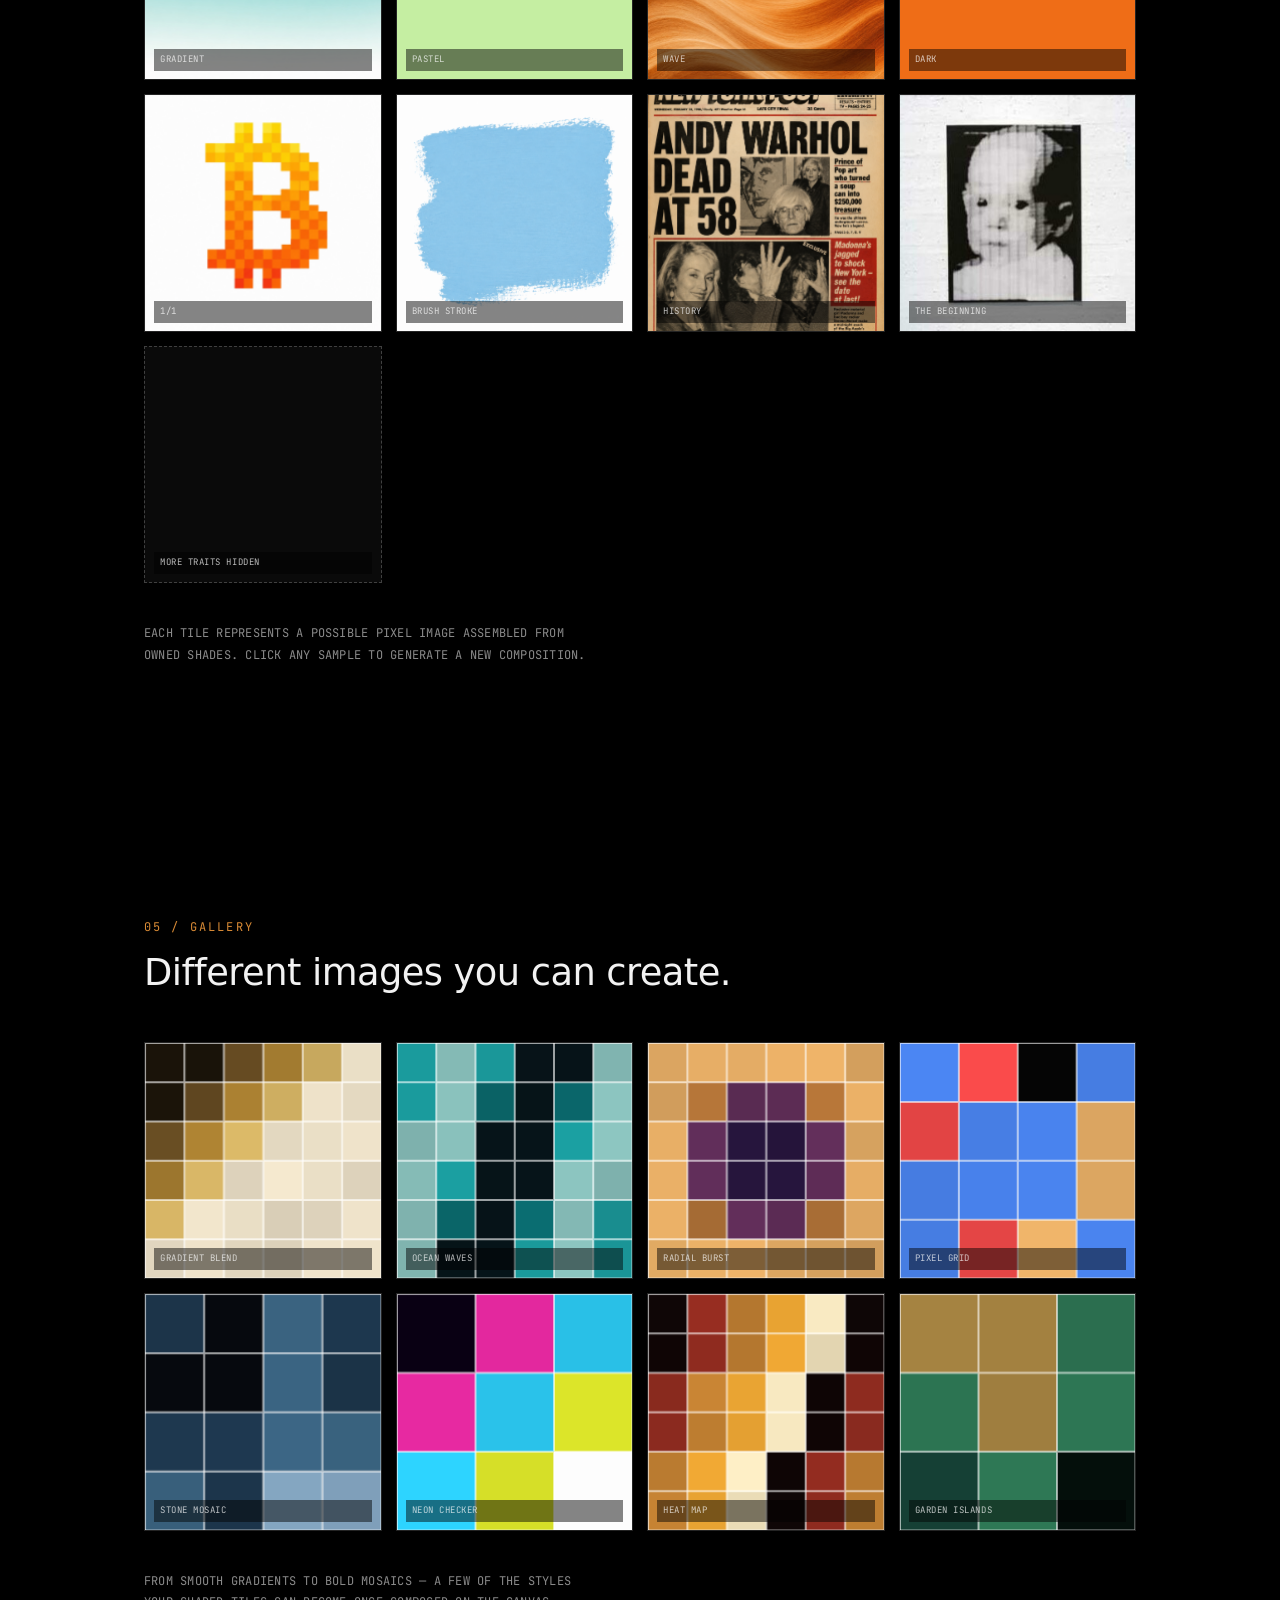
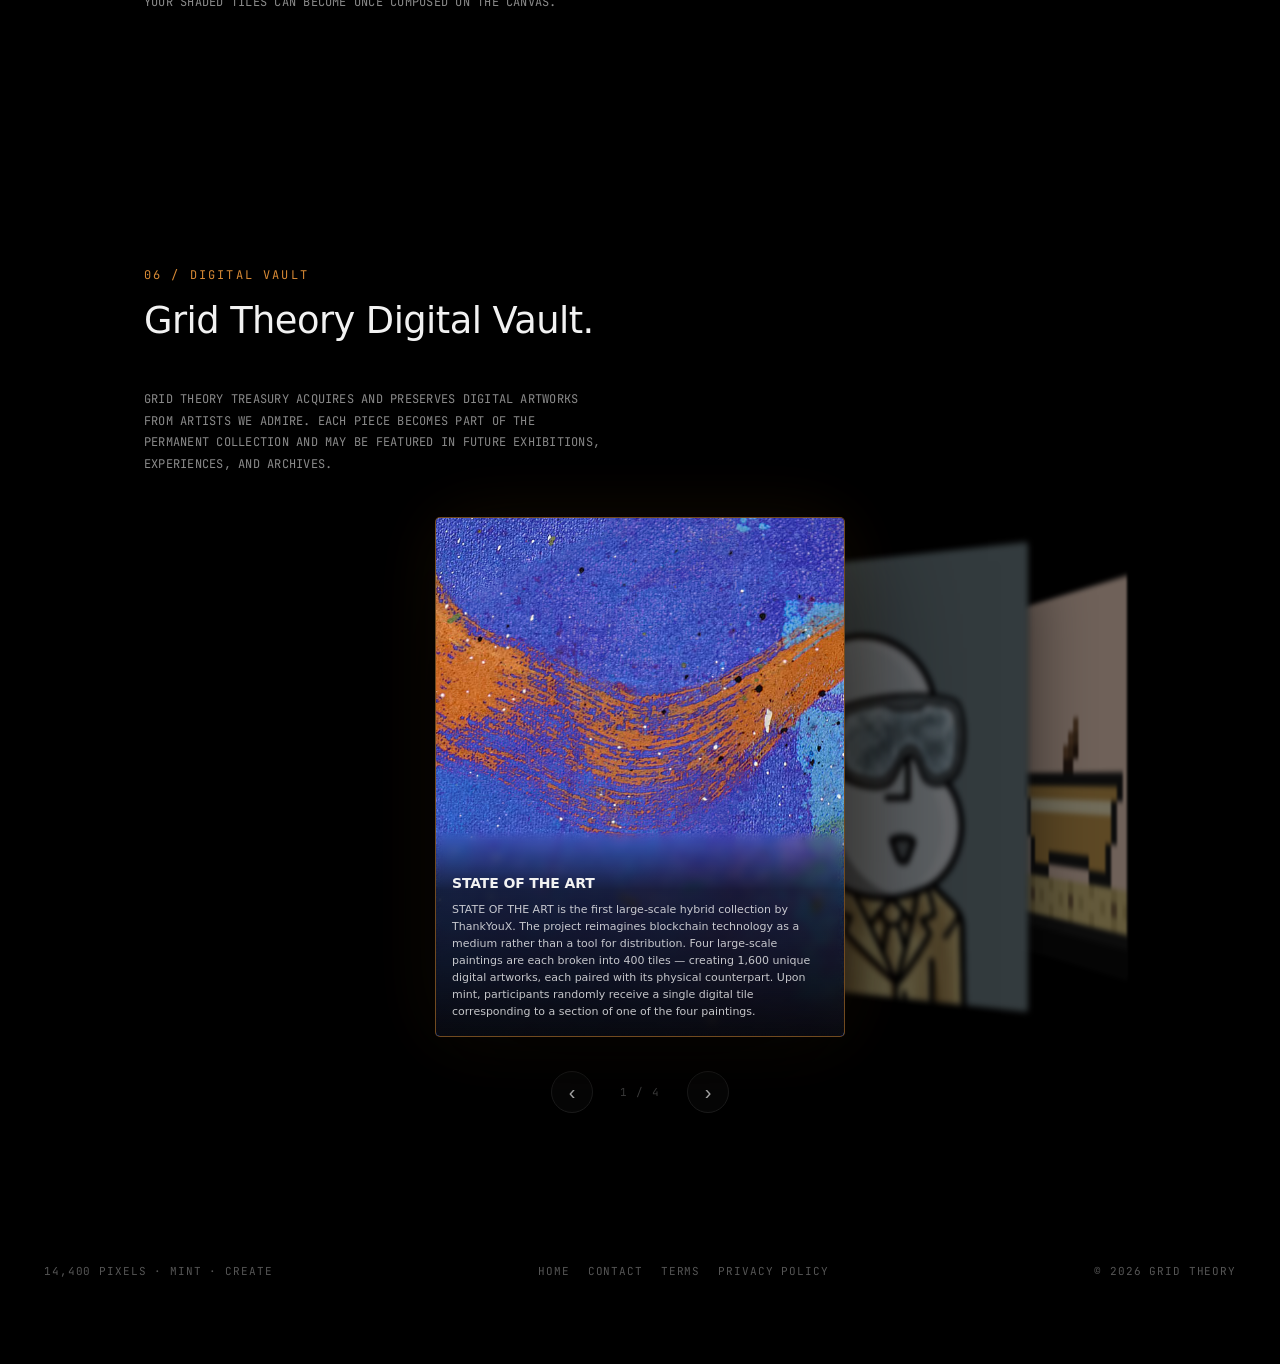
==== commit f5d65a4c: "Design" ====
--- a/index.html
+++ b/index.html
@@ -230,7 +230,7 @@
 
   <!-- corner social controls -->
   <div class="social" aria-label="Social links">
-    <a href="https://opensea.io/gridtheory" aria-label="OpenSea" title="OpenSea" target="_blank" rel="noreferrer">
+    <a href="https://opensea.io/collection/gridtheory" aria-label="OpenSea" title="OpenSea" target="_blank" rel="noreferrer">
       <span>OpenSea</span>
     </a>
     <a href="https://x.com/gridtheoryhq" aria-label="X" title="X" target="_blank" rel="noreferrer">
